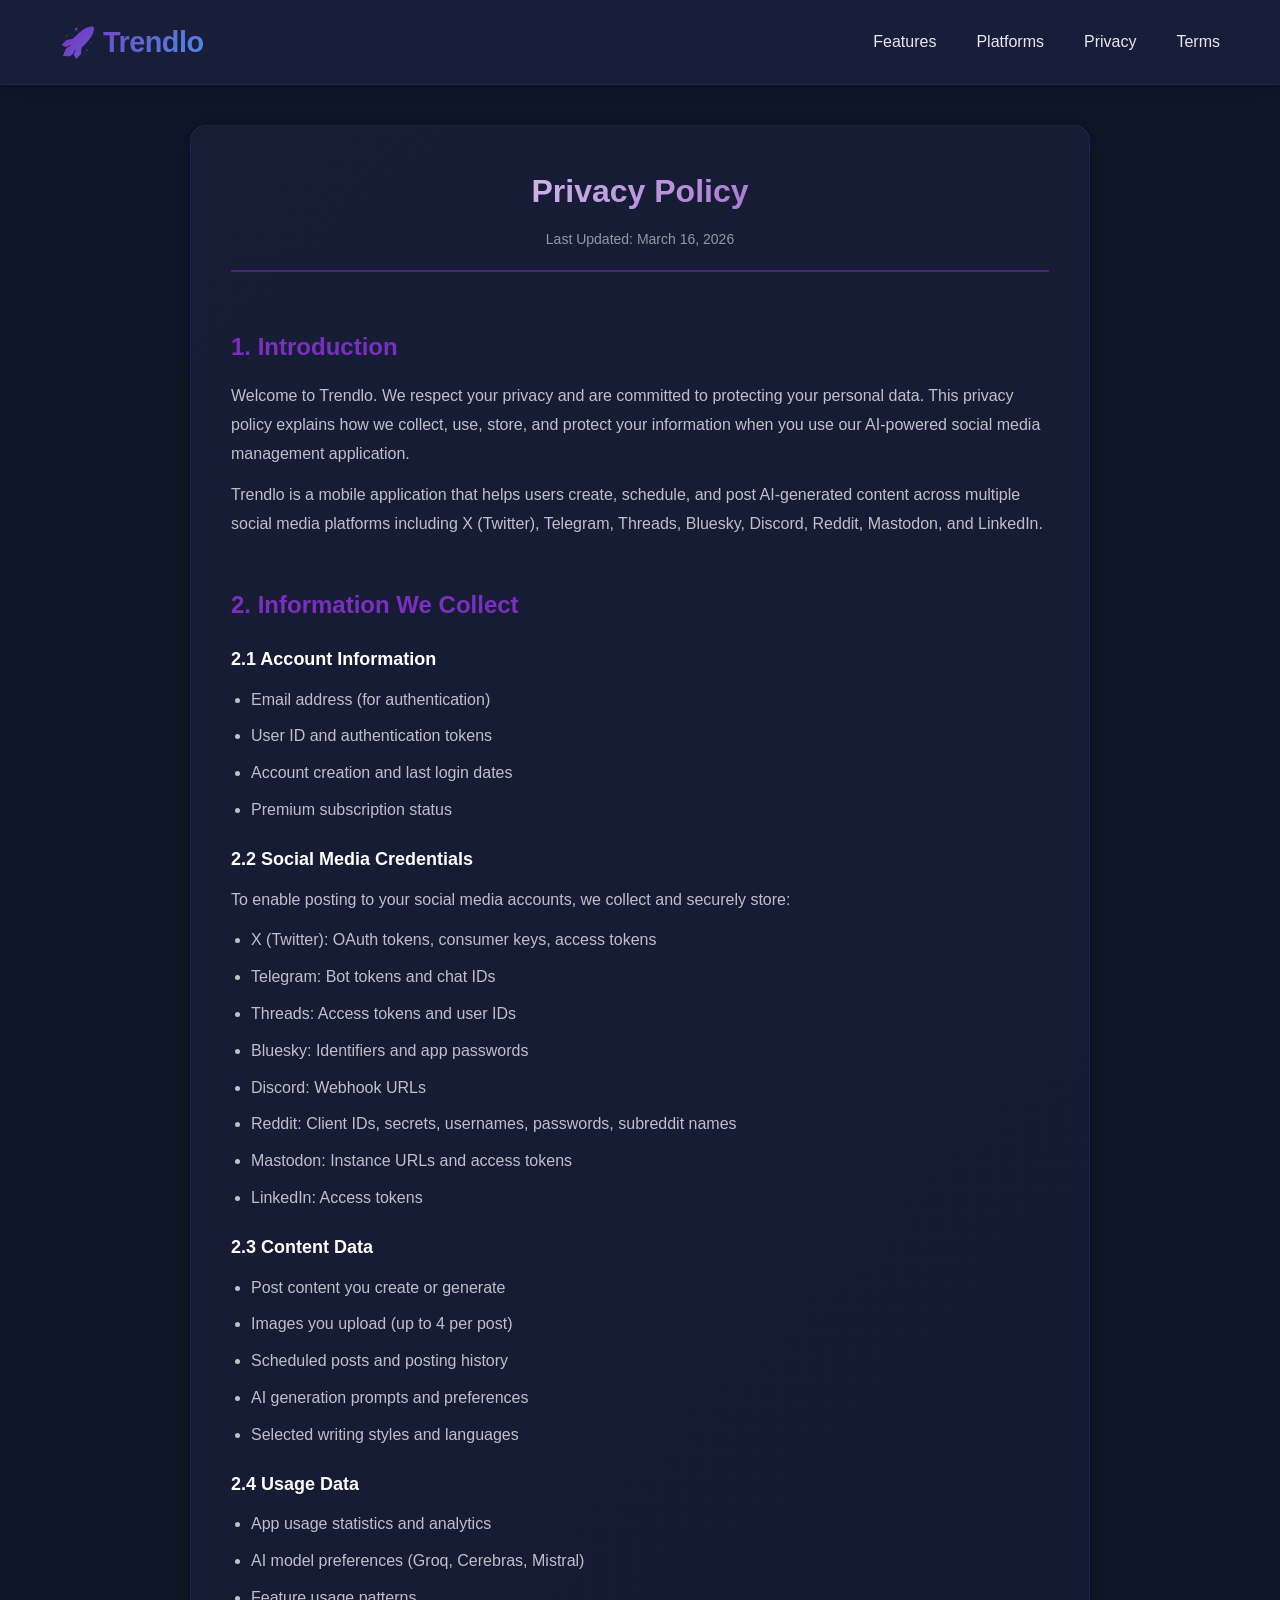
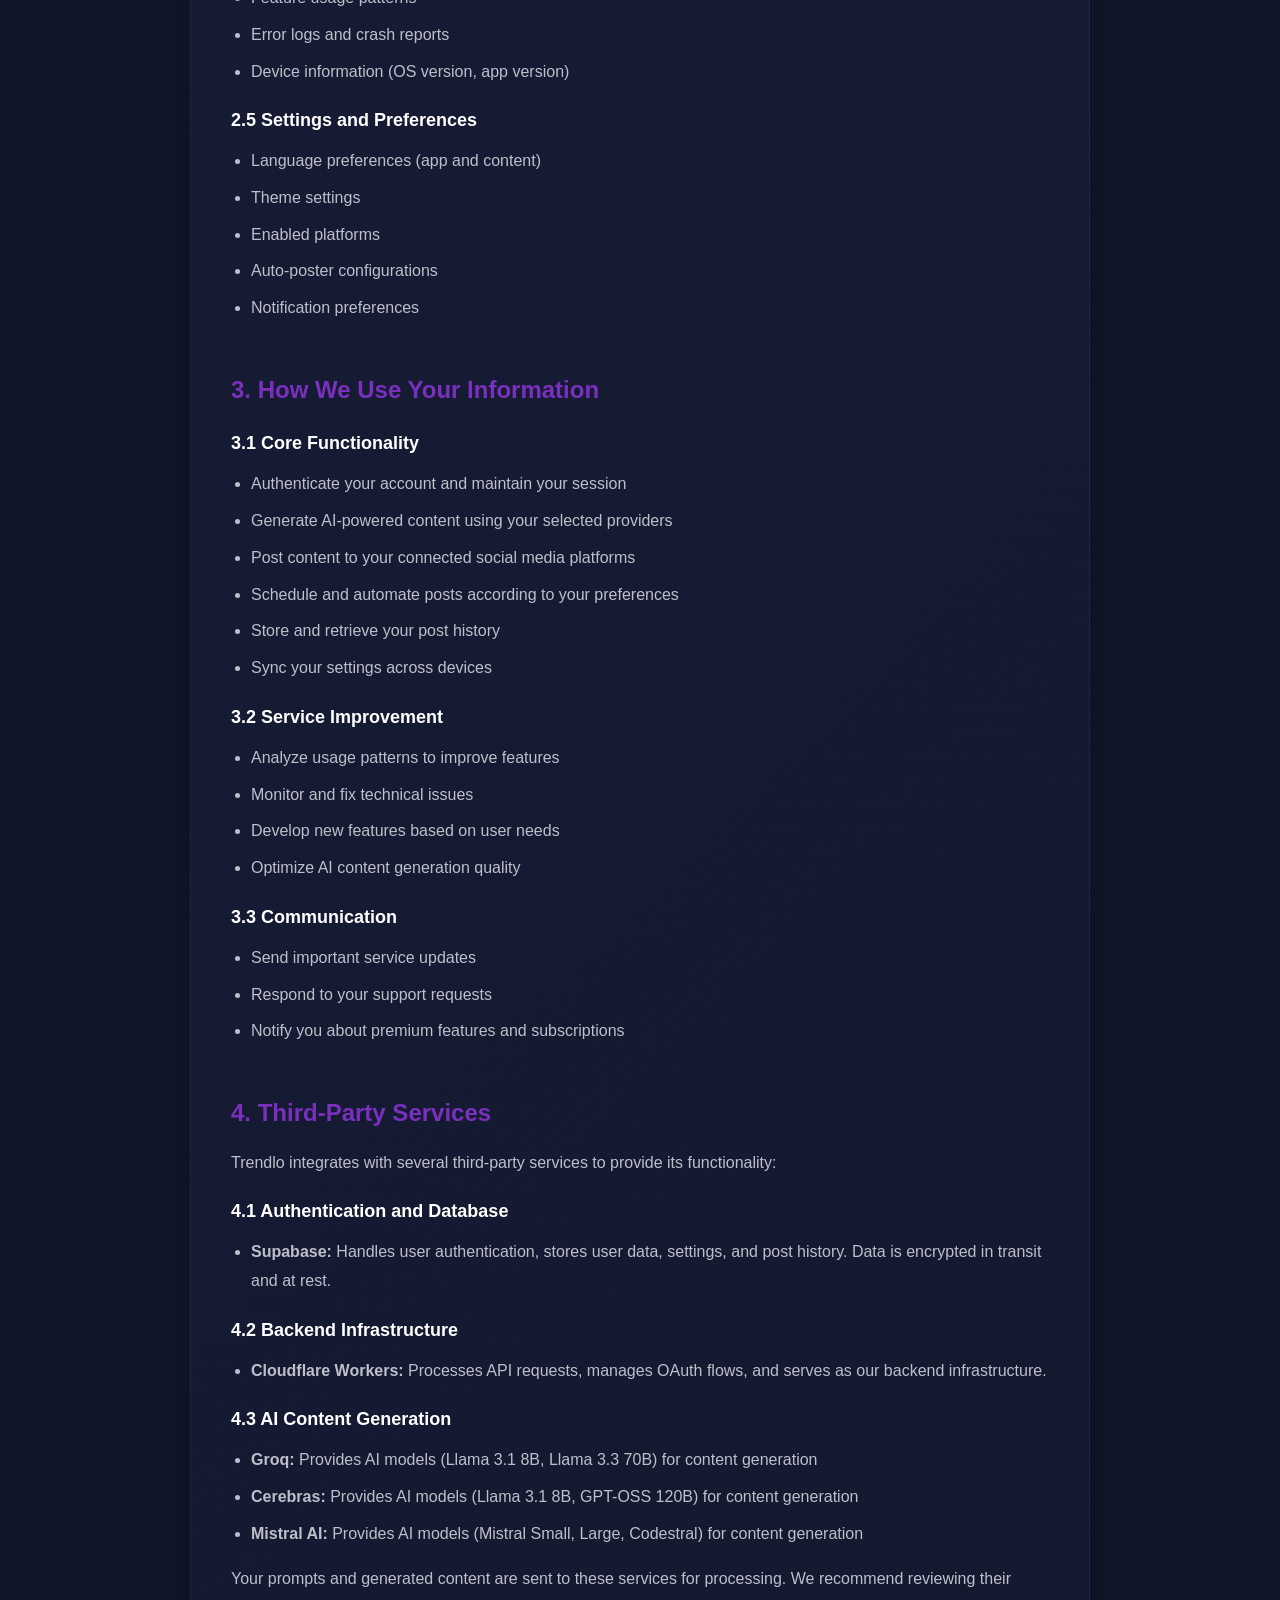
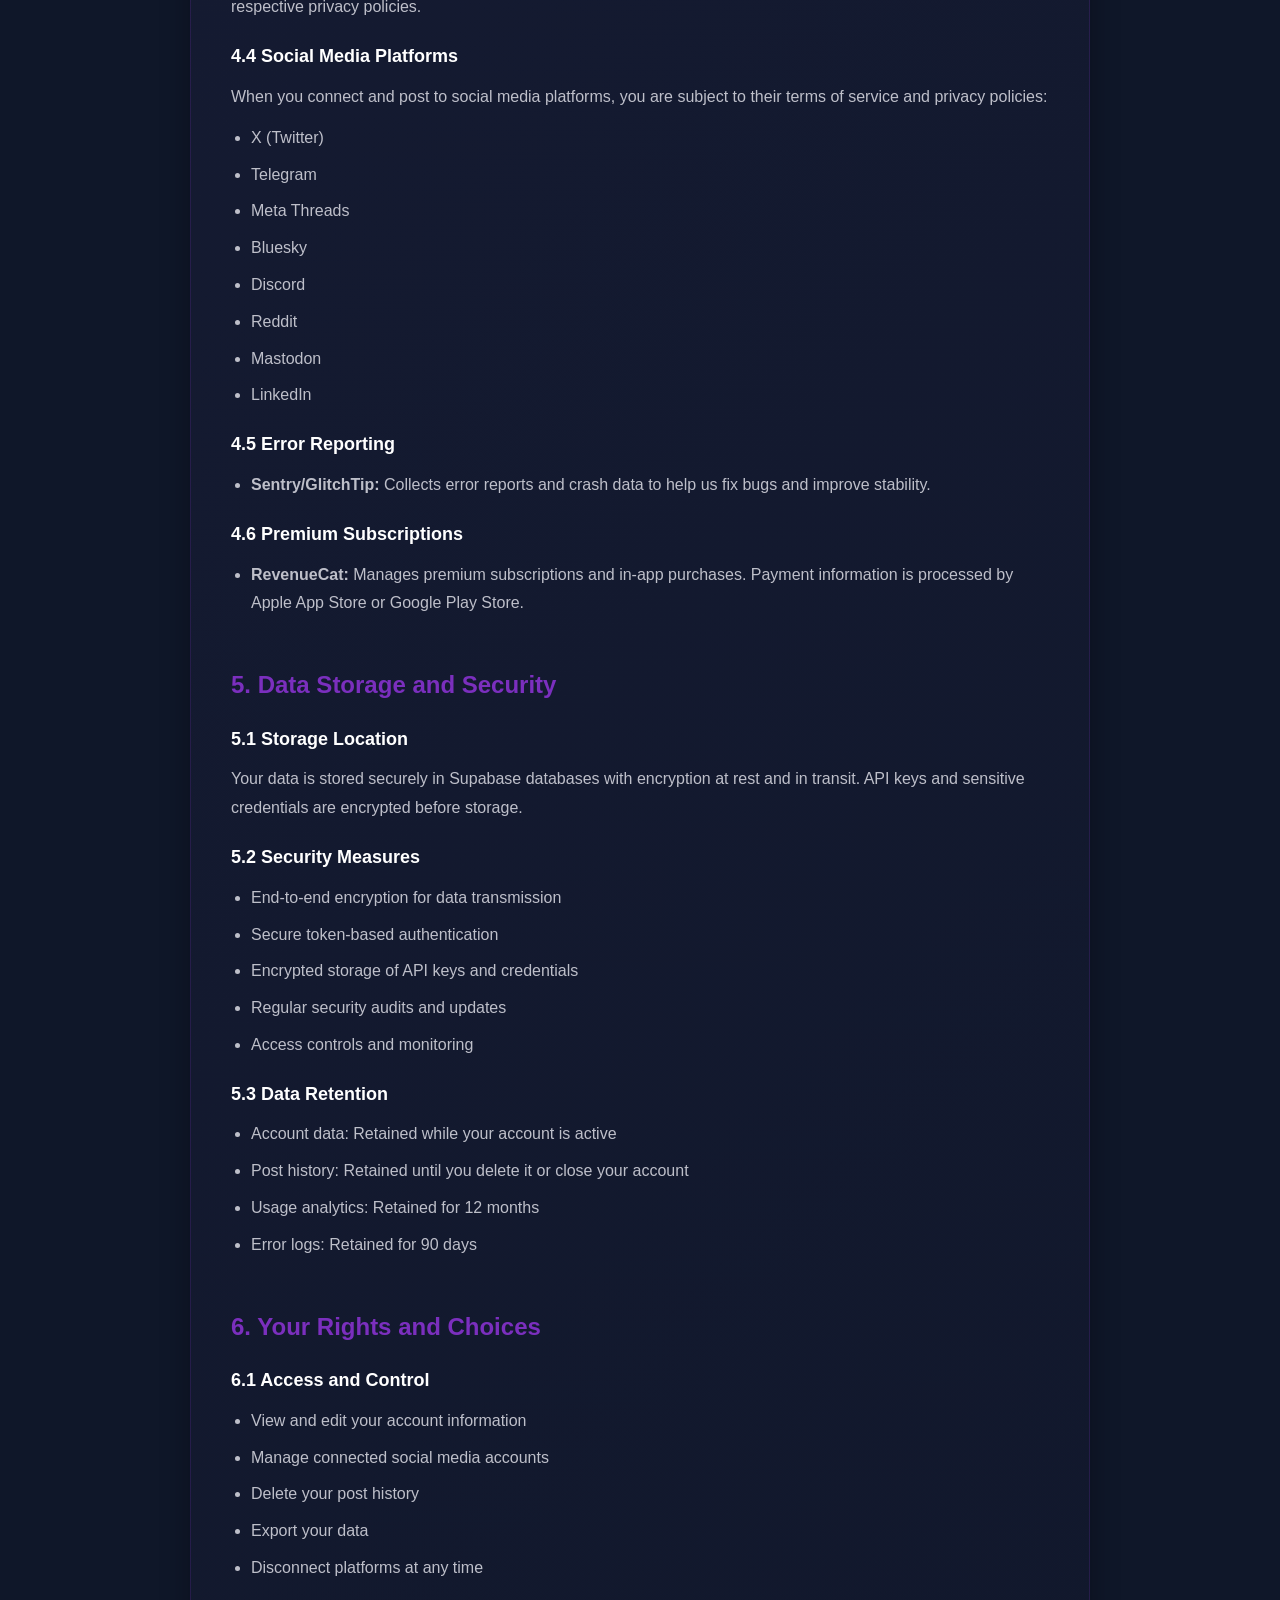
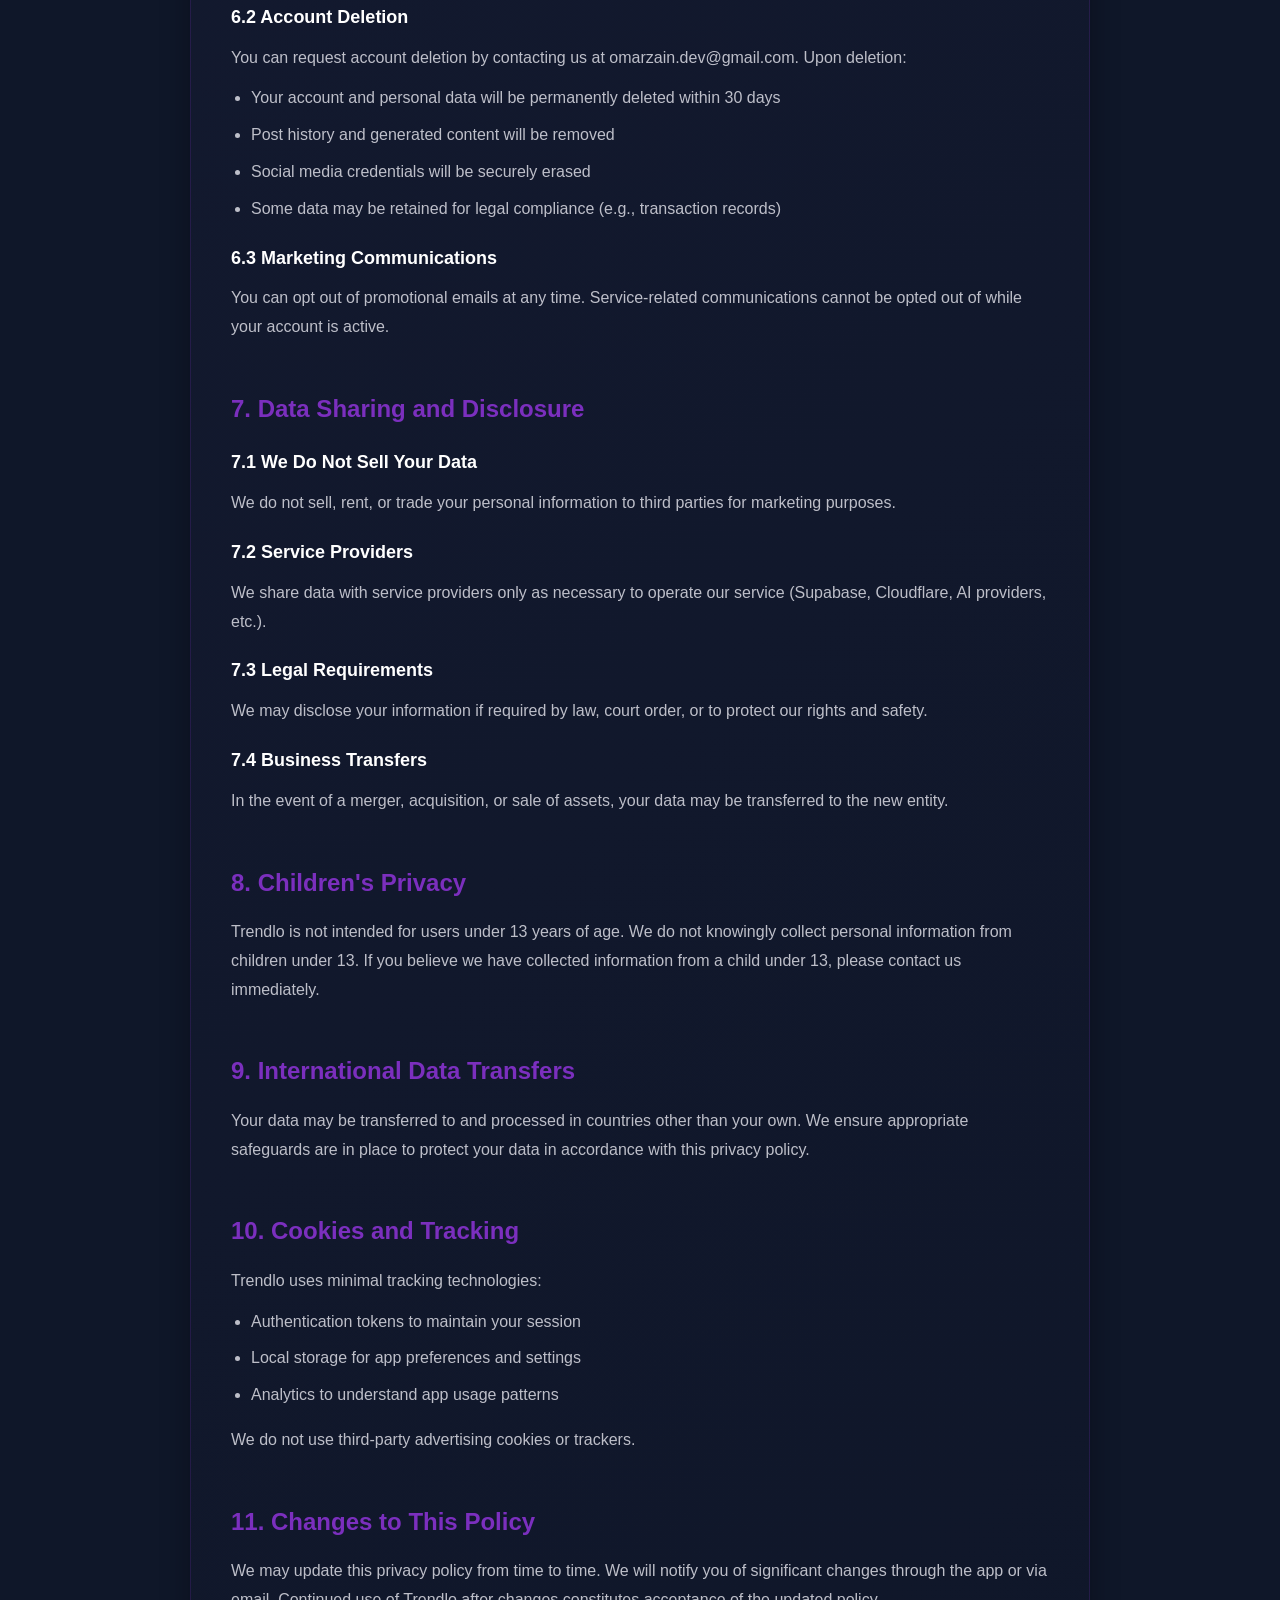
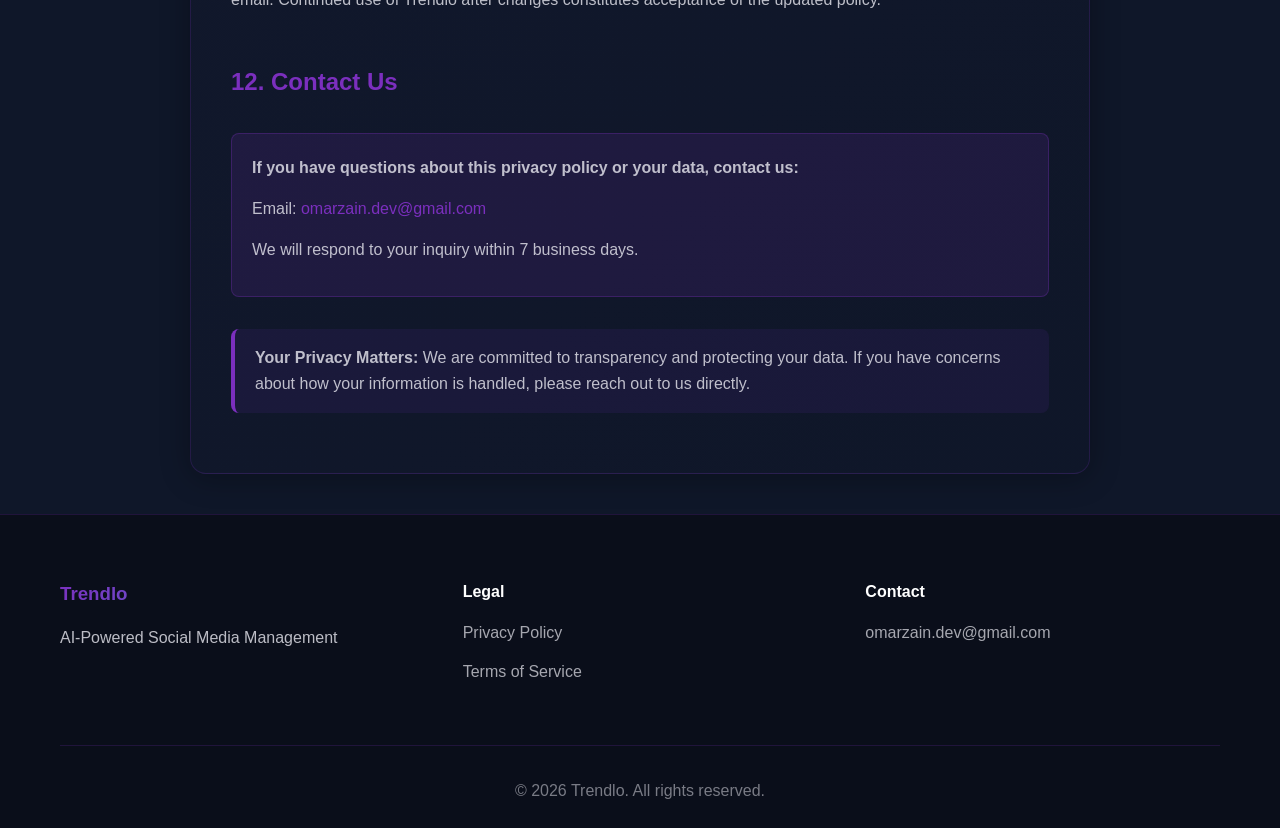
==== privacy-policy.html @ 2a1a4458 "Add files via upload" ====
<!DOCTYPE html>
<html lang="en">
<head>
    <meta charset="UTF-8">
    <meta name="viewport" content="width=device-width, initial-scale=1.0">
    <title>Privacy Policy - Trendlo</title>
    <link rel="stylesheet" href="styles.css">
    <style>
        .legal-container {
            max-width: 900px;
            margin: 40px auto;
            padding: 40px;
            background: linear-gradient(135deg, rgba(26, 31, 58, 0.8) 0%, rgba(15, 23, 41, 0.8) 100%);
            border-radius: 16px;
            border: 1px solid rgba(123, 47, 190, 0.2);
            box-shadow: 0 4px 30px rgba(0, 0, 0, 0.3);
        }
        .legal-header {
            text-align: center;
            margin-bottom: 40px;
            padding-bottom: 20px;
            border-bottom: 2px solid rgba(123, 47, 190, 0.5);
        }
        .legal-header h1 {
            font-size: 32px;
            margin-bottom: 10px;
            background: linear-gradient(135deg, #FFFFFF 0%, #7B2FBE 100%);
            -webkit-background-clip: text;
            -webkit-text-fill-color: transparent;
            background-clip: text;
            font-weight: 800;
        }
        .legal-header .last-updated {
            color: rgba(232, 232, 240, 0.6);
            font-size: 14px;
        }
        .legal-section {
            margin-bottom: 32px;
        }
        .legal-section h2 {
            color: #7B2FBE;
            font-size: 24px;
            margin-bottom: 16px;
            padding-top: 16px;
        }
        .legal-section h3 {
            color: #FFFFFF;
            font-size: 18px;
            margin: 20px 0 12px 0;
        }
        .legal-section p, .legal-section li {
            color: rgba(232, 232, 240, 0.8);
            line-height: 1.8;
            margin-bottom: 12px;
        }
        .legal-section ul {
            margin-left: 20px;
            margin-bottom: 16px;
        }
        .legal-section li {
            margin-bottom: 8px;
        }
        .legal-section a {
            color: #7B2FBE;
            text-decoration: none;
            transition: color 0.3s;
        }
        .legal-section a:hover {
            color: #4A90E2;
        }
        .highlight-box {
            background: rgba(123, 47, 190, 0.1);
            border-left: 4px solid #7B2FBE;
            padding: 16px 20px;
            margin: 20px 0;
            border-radius: 8px;
        }
        .highlight-box p {
            color: rgba(232, 232, 240, 0.8);
        }
        .contact-info {
            background: rgba(123, 47, 190, 0.15);
            padding: 20px;
            border-radius: 8px;
            margin-top: 32px;
            border: 1px solid rgba(123, 47, 190, 0.3);
        }
        .contact-info p {
            color: rgba(232, 232, 240, 0.8);
        }
        .contact-info a {
            color: #7B2FBE;
            text-decoration: none;
        }
        @media (max-width: 768px) {
            .legal-container {
                margin: 20px;
                padding: 24px;
            }
        }
    </style>
</head>
<body>
    <nav class="navbar">
        <div class="container">
            <div class="logo">
                <h1><a href="index.html" style="color: inherit; text-decoration: none;">🚀 Trendlo</a></h1>
            </div>
            <ul class="nav-links">
                <li><a href="index.html#features">Features</a></li>
                <li><a href="index.html#platforms">Platforms</a></li>
                <li><a href="privacy-policy.html">Privacy</a></li>
                <li><a href="terms-of-service.html">Terms</a></li>
            </ul>
        </div>
    </nav>

    <div class="legal-container">
        <div class="legal-header">
            <h1>Privacy Policy</h1>
            <p class="last-updated">Last Updated: March 16, 2026</p>
        </div>

        <div class="legal-section">
            <h2>1. Introduction</h2>
            <p>Welcome to Trendlo. We respect your privacy and are committed to protecting your personal data. This privacy policy explains how we collect, use, store, and protect your information when you use our AI-powered social media management application.</p>
            <p>Trendlo is a mobile application that helps users create, schedule, and post AI-generated content across multiple social media platforms including X (Twitter), Telegram, Threads, Bluesky, Discord, Reddit, Mastodon, and LinkedIn.</p>
        </div>

        <div class="legal-section">
            <h2>2. Information We Collect</h2>
            
            <h3>2.1 Account Information</h3>
            <ul>
                <li>Email address (for authentication)</li>
                <li>User ID and authentication tokens</li>
                <li>Account creation and last login dates</li>
                <li>Premium subscription status</li>
            </ul>

            <h3>2.2 Social Media Credentials</h3>
            <p>To enable posting to your social media accounts, we collect and securely store:</p>
            <ul>
                <li>X (Twitter): OAuth tokens, consumer keys, access tokens</li>
                <li>Telegram: Bot tokens and chat IDs</li>
                <li>Threads: Access tokens and user IDs</li>
                <li>Bluesky: Identifiers and app passwords</li>
                <li>Discord: Webhook URLs</li>
                <li>Reddit: Client IDs, secrets, usernames, passwords, subreddit names</li>
                <li>Mastodon: Instance URLs and access tokens</li>
                <li>LinkedIn: Access tokens</li>
            </ul>

            <h3>2.3 Content Data</h3>
            <ul>
                <li>Post content you create or generate</li>
                <li>Images you upload (up to 4 per post)</li>
                <li>Scheduled posts and posting history</li>
                <li>AI generation prompts and preferences</li>
                <li>Selected writing styles and languages</li>
            </ul>

            <h3>2.4 Usage Data</h3>
            <ul>
                <li>App usage statistics and analytics</li>
                <li>AI model preferences (Groq, Cerebras, Mistral)</li>
                <li>Feature usage patterns</li>
                <li>Error logs and crash reports</li>
                <li>Device information (OS version, app version)</li>
            </ul>

            <h3>2.5 Settings and Preferences</h3>
            <ul>
                <li>Language preferences (app and content)</li>
                <li>Theme settings</li>
                <li>Enabled platforms</li>
                <li>Auto-poster configurations</li>
                <li>Notification preferences</li>
            </ul>
        </div>

        <div class="legal-section">
            <h2>3. How We Use Your Information</h2>
            
            <h3>3.1 Core Functionality</h3>
            <ul>
                <li>Authenticate your account and maintain your session</li>
                <li>Generate AI-powered content using your selected providers</li>
                <li>Post content to your connected social media platforms</li>
                <li>Schedule and automate posts according to your preferences</li>
                <li>Store and retrieve your post history</li>
                <li>Sync your settings across devices</li>
            </ul>

            <h3>3.2 Service Improvement</h3>
            <ul>
                <li>Analyze usage patterns to improve features</li>
                <li>Monitor and fix technical issues</li>
                <li>Develop new features based on user needs</li>
                <li>Optimize AI content generation quality</li>
            </ul>

            <h3>3.3 Communication</h3>
            <ul>
                <li>Send important service updates</li>
                <li>Respond to your support requests</li>
                <li>Notify you about premium features and subscriptions</li>
            </ul>
        </div>

        <div class="legal-section">
            <h2>4. Third-Party Services</h2>
            <p>Trendlo integrates with several third-party services to provide its functionality:</p>

            <h3>4.1 Authentication and Database</h3>
            <ul>
                <li><strong>Supabase:</strong> Handles user authentication, stores user data, settings, and post history. Data is encrypted in transit and at rest.</li>
            </ul>

            <h3>4.2 Backend Infrastructure</h3>
            <ul>
                <li><strong>Cloudflare Workers:</strong> Processes API requests, manages OAuth flows, and serves as our backend infrastructure.</li>
            </ul>

            <h3>4.3 AI Content Generation</h3>
            <ul>
                <li><strong>Groq:</strong> Provides AI models (Llama 3.1 8B, Llama 3.3 70B) for content generation</li>
                <li><strong>Cerebras:</strong> Provides AI models (Llama 3.1 8B, GPT-OSS 120B) for content generation</li>
                <li><strong>Mistral AI:</strong> Provides AI models (Mistral Small, Large, Codestral) for content generation</li>
            </ul>
            <p>Your prompts and generated content are sent to these services for processing. We recommend reviewing their respective privacy policies.</p>

            <h3>4.4 Social Media Platforms</h3>
            <p>When you connect and post to social media platforms, you are subject to their terms of service and privacy policies:</p>
            <ul>
                <li>X (Twitter)</li>
                <li>Telegram</li>
                <li>Meta Threads</li>
                <li>Bluesky</li>
                <li>Discord</li>
                <li>Reddit</li>
                <li>Mastodon</li>
                <li>LinkedIn</li>
            </ul>

            <h3>4.5 Error Reporting</h3>
            <ul>
                <li><strong>Sentry/GlitchTip:</strong> Collects error reports and crash data to help us fix bugs and improve stability.</li>
            </ul>

            <h3>4.6 Premium Subscriptions</h3>
            <ul>
                <li><strong>RevenueCat:</strong> Manages premium subscriptions and in-app purchases. Payment information is processed by Apple App Store or Google Play Store.</li>
            </ul>
        </div>

        <div class="legal-section">
            <h2>5. Data Storage and Security</h2>
            
            <h3>5.1 Storage Location</h3>
            <p>Your data is stored securely in Supabase databases with encryption at rest and in transit. API keys and sensitive credentials are encrypted before storage.</p>

            <h3>5.2 Security Measures</h3>
            <ul>
                <li>End-to-end encryption for data transmission</li>
                <li>Secure token-based authentication</li>
                <li>Encrypted storage of API keys and credentials</li>
                <li>Regular security audits and updates</li>
                <li>Access controls and monitoring</li>
            </ul>

            <h3>5.3 Data Retention</h3>
            <ul>
                <li>Account data: Retained while your account is active</li>
                <li>Post history: Retained until you delete it or close your account</li>
                <li>Usage analytics: Retained for 12 months</li>
                <li>Error logs: Retained for 90 days</li>
            </ul>
        </div>

        <div class="legal-section">
            <h2>6. Your Rights and Choices</h2>
            
            <h3>6.1 Access and Control</h3>
            <ul>
                <li>View and edit your account information</li>
                <li>Manage connected social media accounts</li>
                <li>Delete your post history</li>
                <li>Export your data</li>
                <li>Disconnect platforms at any time</li>
            </ul>

            <h3>6.2 Account Deletion</h3>
            <p>You can request account deletion by contacting us at omarzain.dev@gmail.com. Upon deletion:</p>
            <ul>
                <li>Your account and personal data will be permanently deleted within 30 days</li>
                <li>Post history and generated content will be removed</li>
                <li>Social media credentials will be securely erased</li>
                <li>Some data may be retained for legal compliance (e.g., transaction records)</li>
            </ul>

            <h3>6.3 Marketing Communications</h3>
            <p>You can opt out of promotional emails at any time. Service-related communications cannot be opted out of while your account is active.</p>
        </div>

        <div class="legal-section">
            <h2>7. Data Sharing and Disclosure</h2>
            
            <h3>7.1 We Do Not Sell Your Data</h3>
            <p>We do not sell, rent, or trade your personal information to third parties for marketing purposes.</p>

            <h3>7.2 Service Providers</h3>
            <p>We share data with service providers only as necessary to operate our service (Supabase, Cloudflare, AI providers, etc.).</p>

            <h3>7.3 Legal Requirements</h3>
            <p>We may disclose your information if required by law, court order, or to protect our rights and safety.</p>

            <h3>7.4 Business Transfers</h3>
            <p>In the event of a merger, acquisition, or sale of assets, your data may be transferred to the new entity.</p>
        </div>

        <div class="legal-section">
            <h2>8. Children's Privacy</h2>
            <p>Trendlo is not intended for users under 13 years of age. We do not knowingly collect personal information from children under 13. If you believe we have collected information from a child under 13, please contact us immediately.</p>
        </div>

        <div class="legal-section">
            <h2>9. International Data Transfers</h2>
            <p>Your data may be transferred to and processed in countries other than your own. We ensure appropriate safeguards are in place to protect your data in accordance with this privacy policy.</p>
        </div>

        <div class="legal-section">
            <h2>10. Cookies and Tracking</h2>
            <p>Trendlo uses minimal tracking technologies:</p>
            <ul>
                <li>Authentication tokens to maintain your session</li>
                <li>Local storage for app preferences and settings</li>
                <li>Analytics to understand app usage patterns</li>
            </ul>
            <p>We do not use third-party advertising cookies or trackers.</p>
        </div>

        <div class="legal-section">
            <h2>11. Changes to This Policy</h2>
            <p>We may update this privacy policy from time to time. We will notify you of significant changes through the app or via email. Continued use of Trendlo after changes constitutes acceptance of the updated policy.</p>
        </div>

        <div class="legal-section">
            <h2>12. Contact Us</h2>
            <div class="contact-info">
                <p><strong>If you have questions about this privacy policy or your data, contact us:</strong></p>
                <p>Email: <a href="mailto:omarzain.dev@gmail.com">omarzain.dev@gmail.com</a></p>
                <p>We will respond to your inquiry within 7 business days.</p>
            </div>
        </div>

        <div class="highlight-box">
            <p><strong>Your Privacy Matters:</strong> We are committed to transparency and protecting your data. If you have concerns about how your information is handled, please reach out to us directly.</p>
        </div>
    </div>

    <footer class="footer">
        <div class="container">
            <div class="footer-content">
                <div class="footer-section">
                    <h3>Trendlo</h3>
                    <p>AI-Powered Social Media Management</p>
                </div>
                <div class="footer-section">
                    <h4>Legal</h4>
                    <ul>
                        <li><a href="privacy-policy.html">Privacy Policy</a></li>
                        <li><a href="terms-of-service.html">Terms of Service</a></li>
                    </ul>
                </div>
                <div class="footer-section">
                    <h4>Contact</h4>
                    <ul>
                        <li><a href="mailto:omarzain.dev@gmail.com">omarzain.dev@gmail.com</a></li>
                    </ul>
                </div>
            </div>
            <div class="footer-bottom">
                <p>&copy; 2026 Trendlo. All rights reserved.</p>
            </div>
        </div>
    </footer>
</body>
</html>
---- styles.css ----
* {
    margin: 0;
    padding: 0;
    box-sizing: border-box;
}

body {
    font-family: -apple-system, BlinkMacSystemFont, 'Segoe UI', Roboto, Oxygen, Ubuntu, Cantarell, sans-serif;
    line-height: 1.6;
    color: #E8E8F0;
    background: #0F1729;
    min-height: 100vh;
    overflow-x: hidden;
}

.container {
    max-width: 1200px;
    margin: 0 auto;
    padding: 0 20px;
}

/* Animated Background */
@keyframes gradient {
    0% { background-position: 0% 50%; }
    50% { background-position: 100% 50%; }
    100% { background-position: 0% 50%; }
}

@keyframes float {
    0%, 100% { transform: translateY(0px); }
    50% { transform: translateY(-20px); }
}

@keyframes glow {
    0%, 100% { box-shadow: 0 0 20px rgba(123, 47, 190, 0.5), 0 0 40px rgba(123, 47, 190, 0.3); }
    50% { box-shadow: 0 0 30px rgba(123, 47, 190, 0.8), 0 0 60px rgba(123, 47, 190, 0.5); }
}

@keyframes slideInUp {
    from {
        opacity: 0;
        transform: translateY(30px);
    }
    to {
        opacity: 1;
        transform: translateY(0);
    }
}

/* Navigation */
.navbar {
    background: rgba(26, 31, 58, 0.95);
    backdrop-filter: blur(20px);
    padding: 1.2rem 0;
    position: sticky;
    top: 0;
    z-index: 1000;
    border-bottom: 1px solid rgba(123, 47, 190, 0.2);
    box-shadow: 0 4px 30px rgba(0, 0, 0, 0.3);
}

.navbar .container {
    display: flex;
    justify-content: space-between;
    align-items: center;
}

.logo h1 {
    font-size: 1.8rem;
    background: linear-gradient(135deg, #7B2FBE 0%, #4A90E2 100%);
    -webkit-background-clip: text;
    -webkit-text-fill-color: transparent;
    background-clip: text;
    font-weight: 800;
    letter-spacing: -0.5px;
}

.nav-links {
    display: flex;
    list-style: none;
    gap: 2.5rem;
}

.nav-links a {
    color: #E8E8F0;
    text-decoration: none;
    font-weight: 500;
    transition: all 0.3s;
    position: relative;
}

.nav-links a::after {
    content: '';
    position: absolute;
    bottom: -5px;
    left: 0;
    width: 0;
    height: 2px;
    background: linear-gradient(135deg, #7B2FBE 0%, #4A90E2 100%);
    transition: width 0.3s;
}

.nav-links a:hover {
    color: #7B2FBE;
}

.nav-links a:hover::after {
    width: 100%;
}

/* Hero Section */
.hero {
    text-align: center;
    padding: 8rem 0 6rem;
    background: linear-gradient(135deg, #1A1F3A 0%, #0F1729 100%);
    position: relative;
    overflow: hidden;
}

.hero::before {
    content: '';
    position: absolute;
    top: -50%;
    left: -50%;
    width: 200%;
    height: 200%;
    background: radial-gradient(circle, rgba(123, 47, 190, 0.1) 0%, transparent 70%);
    animation: gradient 15s ease infinite;
}

.hero-title {
    font-size: 4rem;
    font-weight: 900;
    margin-bottom: 1.5rem;
    background: linear-gradient(135deg, #FFFFFF 0%, #7B2FBE 50%, #4A90E2 100%);
    -webkit-background-clip: text;
    -webkit-text-fill-color: transparent;
    background-clip: text;
    letter-spacing: -1px;
    animation: slideInUp 0.8s ease-out;
    position: relative;
    z-index: 1;
}

.hero-subtitle {
    font-size: 1.4rem;
    margin-bottom: 3rem;
    color: rgba(232, 232, 240, 0.8);
    max-width: 700px;
    margin-left: auto;
    margin-right: auto;
    animation: slideInUp 0.8s ease-out 0.2s both;
    position: relative;
    z-index: 1;
}

.cta-buttons {
    display: flex;
    gap: 1.5rem;
    justify-content: center;
    flex-wrap: wrap;
    animation: slideInUp 0.8s ease-out 0.4s both;
    position: relative;
    z-index: 1;
}

.btn {
    padding: 1.2rem 3rem;
    border-radius: 50px;
    text-decoration: none;
    font-weight: 700;
    font-size: 1.1rem;
    transition: all 0.4s cubic-bezier(0.175, 0.885, 0.32, 1.275);
    display: inline-block;
    position: relative;
    overflow: hidden;
}

.btn::before {
    content: '';
    position: absolute;
    top: 50%;
    left: 50%;
    width: 0;
    height: 0;
    border-radius: 50%;
    background: rgba(255, 255, 255, 0.2);
    transform: translate(-50%, -50%);
    transition: width 0.6s, height 0.6s;
}

.btn:hover::before {
    width: 300px;
    height: 300px;
}

.btn-primary {
    background: linear-gradient(135deg, #7B2FBE 0%, #4A90E2 100%);
    color: white;
    box-shadow: 0 10px 30px rgba(123, 47, 190, 0.4);
    border: none;
}

.btn-primary:hover {
    transform: translateY(-3px);
    box-shadow: 0 15px 40px rgba(123, 47, 190, 0.6);
}

.btn-secondary {
    background: transparent;
    color: white;
    border: 2px solid rgba(123, 47, 190, 0.8);
}

.btn-secondary:hover {
    background: rgba(123, 47, 190, 0.2);
    border-color: #7B2FBE;
    transform: translateY(-3px);
}

/* Sections */
.features, .platforms, .pricing, .download {
    padding: 6rem 0;
    position: relative;
}

.features {
    background: #0F1729;
}

.section-title {
    text-align: center;
    font-size: 3rem;
    margin-bottom: 4rem;
    background: linear-gradient(135deg, #FFFFFF 0%, #7B2FBE 100%);
    -webkit-background-clip: text;
    -webkit-text-fill-color: transparent;
    background-clip: text;
    font-weight: 800;
    letter-spacing: -1px;
}

/* Features Grid */
.features-grid {
    display: grid;
    grid-template-columns: repeat(auto-fit, minmax(320px, 1fr));
    gap: 2.5rem;
}

.feature-card {
    background: linear-gradient(135deg, rgba(26, 31, 58, 0.8) 0%, rgba(15, 23, 41, 0.8) 100%);
    padding: 2.5rem;
    border-radius: 24px;
    text-align: center;
    transition: all 0.4s cubic-bezier(0.175, 0.885, 0.32, 1.275);
    border: 1px solid rgba(123, 47, 190, 0.2);
    position: relative;
    overflow: hidden;
}

.feature-card::before {
    content: '';
    position: absolute;
    top: 0;
    left: 0;
    right: 0;
    height: 3px;
    background: linear-gradient(90deg, #7B2FBE 0%, #4A90E2 100%);
    transform: scaleX(0);
    transition: transform 0.4s;
}

.feature-card:hover::before {
    transform: scaleX(1);
}

.feature-card:hover {
    transform: translateY(-10px);
    box-shadow: 0 20px 60px rgba(123, 47, 190, 0.3);
    border-color: rgba(123, 47, 190, 0.5);
    animation: glow 2s ease-in-out infinite;
}

.feature-icon {
    font-size: 3.5rem;
    margin-bottom: 1.5rem;
    animation: float 3s ease-in-out infinite;
}

.feature-card h3 {
    font-size: 1.6rem;
    margin-bottom: 1rem;
    color: #FFFFFF;
    font-weight: 700;
}

.feature-card p {
    color: rgba(232, 232, 240, 0.7);
    line-height: 1.8;
    font-size: 1rem;
}

/* Platforms Grid */
.platforms {
    background: linear-gradient(135deg, #1A1F3A 0%, #0F1729 100%);
    position: relative;
}

.platforms::before {
    content: '';
    position: absolute;
    top: 0;
    left: 0;
    right: 0;
    bottom: 0;
    background: radial-gradient(circle at 50% 50%, rgba(123, 47, 190, 0.1) 0%, transparent 70%);
    pointer-events: none;
}

.platforms-grid {
    display: grid;
    grid-template-columns: repeat(auto-fit, minmax(280px, 1fr));
    gap: 2.5rem;
}

.platform-card {
    background: rgba(26, 31, 58, 0.6);
    backdrop-filter: blur(20px);
    padding: 2.5rem;
    border-radius: 24px;
    text-align: center;
    border: 1px solid rgba(123, 47, 190, 0.3);
    transition: all 0.4s cubic-bezier(0.175, 0.885, 0.32, 1.275);
    position: relative;
    overflow: hidden;
}

.platform-card::after {
    content: '';
    position: absolute;
    top: 50%;
    left: 50%;
    width: 0;
    height: 0;
    border-radius: 50%;
    background: radial-gradient(circle, rgba(123, 47, 190, 0.2) 0%, transparent 70%);
    transform: translate(-50%, -50%);
    transition: width 0.6s, height 0.6s;
}

.platform-card:hover::after {
    width: 400px;
    height: 400px;
}

.platform-card:hover {
    background: rgba(26, 31, 58, 0.9);
    transform: translateY(-10px) scale(1.02);
    border-color: rgba(123, 47, 190, 0.6);
    box-shadow: 0 20px 60px rgba(123, 47, 190, 0.4);
}

.platform-icon {
    font-size: 3.5rem;
    margin-bottom: 1.5rem;
    position: relative;
    z-index: 1;
}

.platform-card h3 {
    font-size: 1.5rem;
    margin-bottom: 0.8rem;
    color: #FFFFFF;
    font-weight: 700;
    position: relative;
    z-index: 1;
}

.platform-card p {
    color: rgba(232, 232, 240, 0.7);
    font-size: 1rem;
    position: relative;
    z-index: 1;
}

/* Pricing */
.pricing {
    background: #0F1729;
}

.pricing-grid {
    display: grid;
    grid-template-columns: repeat(auto-fit, minmax(350px, 1fr));
    gap: 3rem;
    max-width: 1000px;
    margin: 0 auto;
}

.pricing-card {
    background: linear-gradient(135deg, rgba(26, 31, 58, 0.8) 0%, rgba(15, 23, 41, 0.8) 100%);
    border: 2px solid rgba(123, 47, 190, 0.3);
    border-radius: 32px;
    padding: 3rem;
    text-align: center;
    position: relative;
    transition: all 0.4s cubic-bezier(0.175, 0.885, 0.32, 1.275);
    overflow: hidden;
}

.pricing-card::before {
    content: '';
    position: absolute;
    top: -50%;
    left: -50%;
    width: 200%;
    height: 200%;
    background: radial-gradient(circle, rgba(123, 47, 190, 0.1) 0%, transparent 70%);
    opacity: 0;
    transition: opacity 0.4s;
}

.pricing-card:hover::before {
    opacity: 1;
}

.pricing-card:hover {
    transform: translateY(-10px) scale(1.02);
    box-shadow: 0 25px 70px rgba(123, 47, 190, 0.4);
    border-color: rgba(123, 47, 190, 0.6);
}

.pricing-card.featured {
    border-color: #7B2FBE;
    box-shadow: 0 20px 60px rgba(123, 47, 190, 0.5);
    background: linear-gradient(135deg, rgba(123, 47, 190, 0.2) 0%, rgba(26, 31, 58, 0.8) 100%);
}

.badge {
    position: absolute;
    top: -18px;
    left: 50%;
    transform: translateX(-50%);
    background: linear-gradient(135deg, #7B2FBE 0%, #4A90E2 100%);
    color: white;
    padding: 0.6rem 2rem;
    border-radius: 50px;
    font-size: 0.95rem;
    font-weight: 700;
    box-shadow: 0 5px 20px rgba(123, 47, 190, 0.5);
    animation: glow 2s ease-in-out infinite;
}

.pricing-card h3 {
    font-size: 2rem;
    margin-bottom: 1.5rem;
    color: #FFFFFF;
    font-weight: 800;
}

.price {
    font-size: 3.5rem;
    font-weight: 900;
    background: linear-gradient(135deg, #7B2FBE 0%, #4A90E2 100%);
    -webkit-background-clip: text;
    -webkit-text-fill-color: transparent;
    background-clip: text;
    margin-bottom: 2.5rem;
}

.price span {
    font-size: 1.3rem;
    color: rgba(232, 232, 240, 0.6);
}

.features-list {
    list-style: none;
    margin-bottom: 2.5rem;
    text-align: left;
}

.features-list li {
    padding: 0.8rem 0;
    color: rgba(232, 232, 240, 0.8);
    font-size: 1.05rem;
    border-bottom: 1px solid rgba(123, 47, 190, 0.1);
}

.features-list li:last-child {
    border-bottom: none;
}

.btn-outline {
    background: transparent;
    color: #7B2FBE;
    border: 2px solid #7B2FBE;
}

.btn-outline:hover {
    background: linear-gradient(135deg, #7B2FBE 0%, #4A90E2 100%);
    color: white;
    border-color: transparent;
}

/* Download Section */
.download {
    background: linear-gradient(135deg, #1A1F3A 0%, #0F1729 100%);
    text-align: center;
}

.download-subtitle {
    font-size: 1.3rem;
    color: rgba(232, 232, 240, 0.7);
    margin-bottom: 3rem;
}

.download-buttons {
    display: flex;
    gap: 2.5rem;
    justify-content: center;
    flex-wrap: wrap;
}

.store-button {
    transition: all 0.3s;
    display: inline-block;
}

.store-button img {
    height: 65px;
    filter: brightness(0.9);
    transition: all 0.3s;
}

.store-button:hover {
    transform: translateY(-5px);
}

.store-button:hover img {
    filter: brightness(1.1);
}

/* Footer */
.footer {
    background: #0A0E1A;
    color: rgba(232, 232, 240, 0.8);
    padding: 4rem 0 1.5rem;
    border-top: 1px solid rgba(123, 47, 190, 0.2);
}

.footer-content {
    display: grid;
    grid-template-columns: repeat(auto-fit, minmax(250px, 1fr));
    gap: 3rem;
    margin-bottom: 3rem;
}

.footer-section h3 {
    background: linear-gradient(135deg, #7B2FBE 0%, #4A90E2 100%);
    -webkit-background-clip: text;
    -webkit-text-fill-color: transparent;
    background-clip: text;
    font-weight: 800;
    margin-bottom: 1rem;
}

.footer-section h4 {
    margin-bottom: 1rem;
    color: #FFFFFF;
    font-weight: 700;
}

.footer-section ul {
    list-style: none;
}

.footer-section li {
    margin-bottom: 0.8rem;
}

.footer-section a {
    color: rgba(232, 232, 240, 0.7);
    text-decoration: none;
    transition: all 0.3s;
    position: relative;
}

.footer-section a::after {
    content: '';
    position: absolute;
    bottom: -2px;
    left: 0;
    width: 0;
    height: 1px;
    background: linear-gradient(135deg, #7B2FBE 0%, #4A90E2 100%);
    transition: width 0.3s;
}

.footer-section a:hover {
    color: #7B2FBE;
}

.footer-section a:hover::after {
    width: 100%;
}

.footer-bottom {
    text-align: center;
    padding-top: 2rem;
    border-top: 1px solid rgba(123, 47, 190, 0.2);
    color: rgba(232, 232, 240, 0.5);
}

/* Responsive */
@media (max-width: 768px) {
    .hero-title {
        font-size: 2.8rem;
    }
    
    .hero-subtitle {
        font-size: 1.1rem;
    }
    
    .nav-links {
        gap: 1.2rem;
        font-size: 0.9rem;
    }
    
    .features-grid, .platforms-grid {
        grid-template-columns: 1fr;
    }
    
    .pricing-grid {
        grid-template-columns: 1fr;
    }
    
    .section-title {
        font-size: 2.2rem;
    }
}
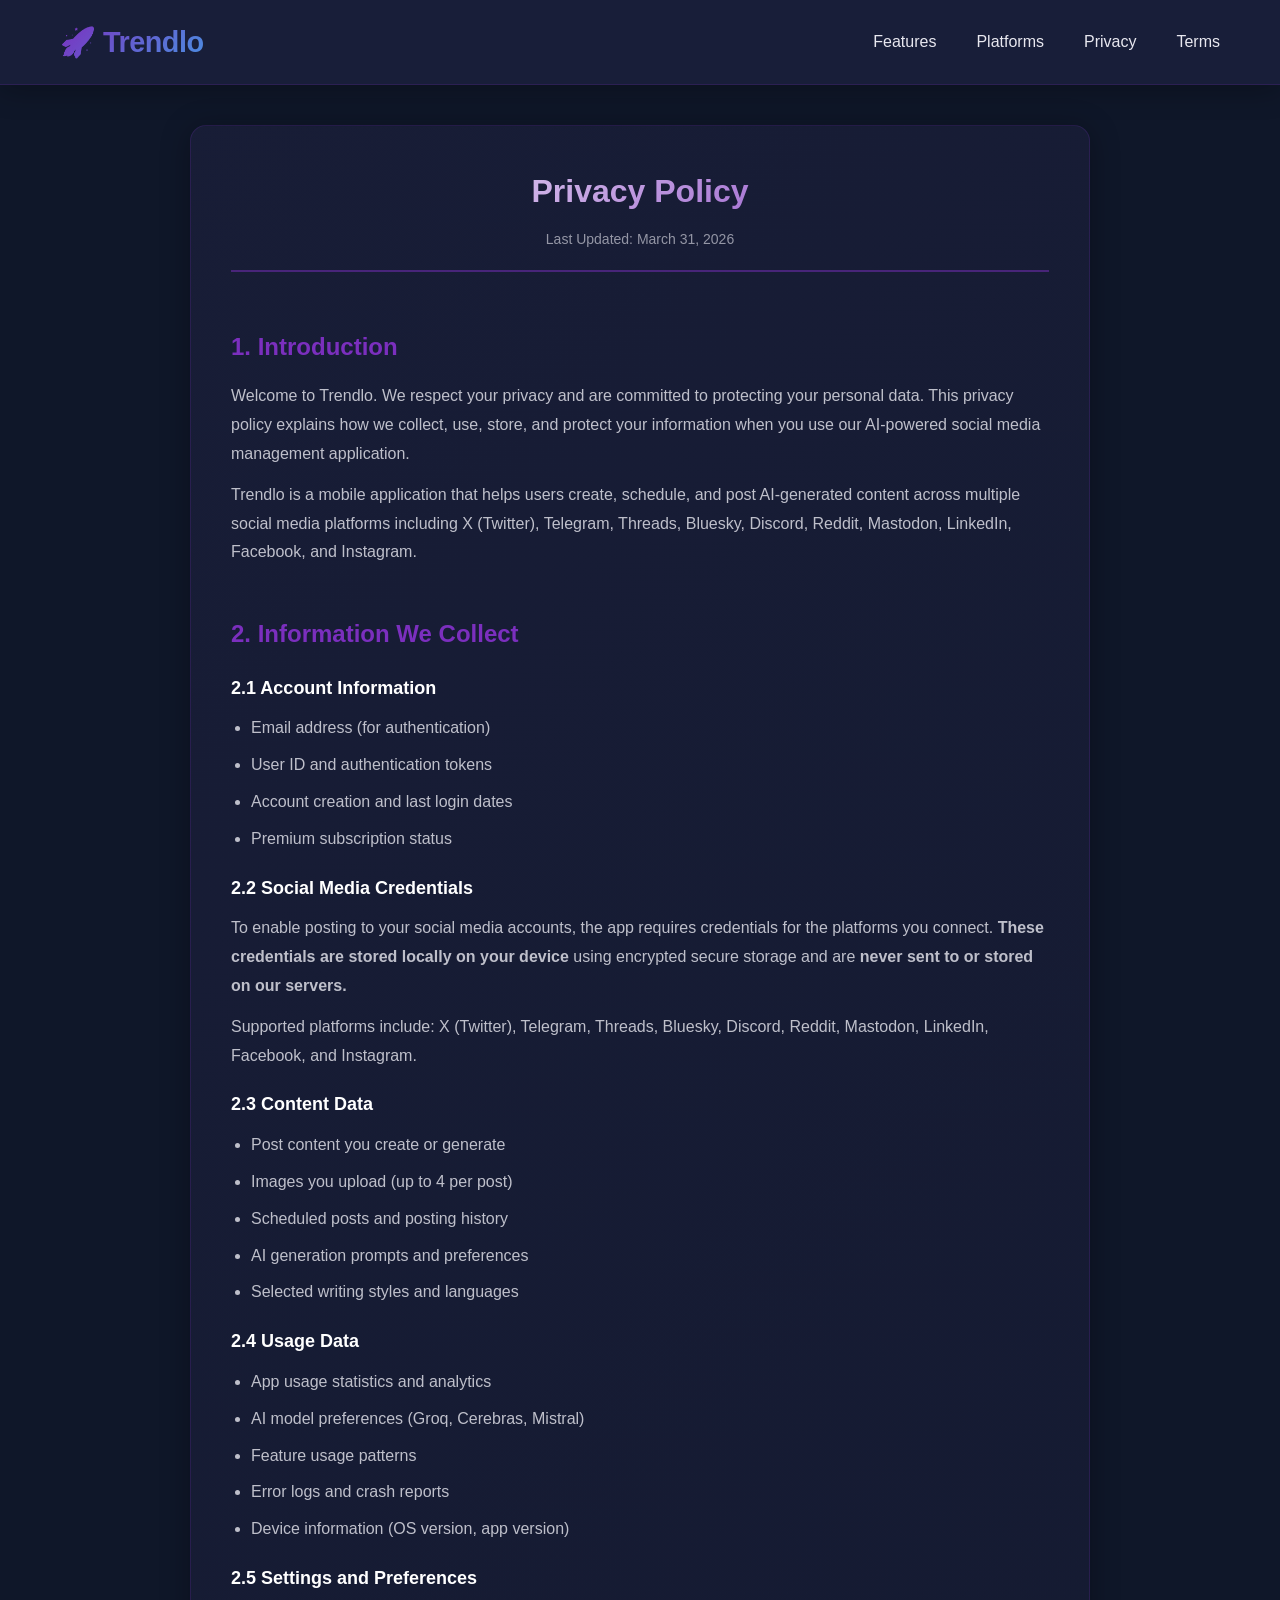
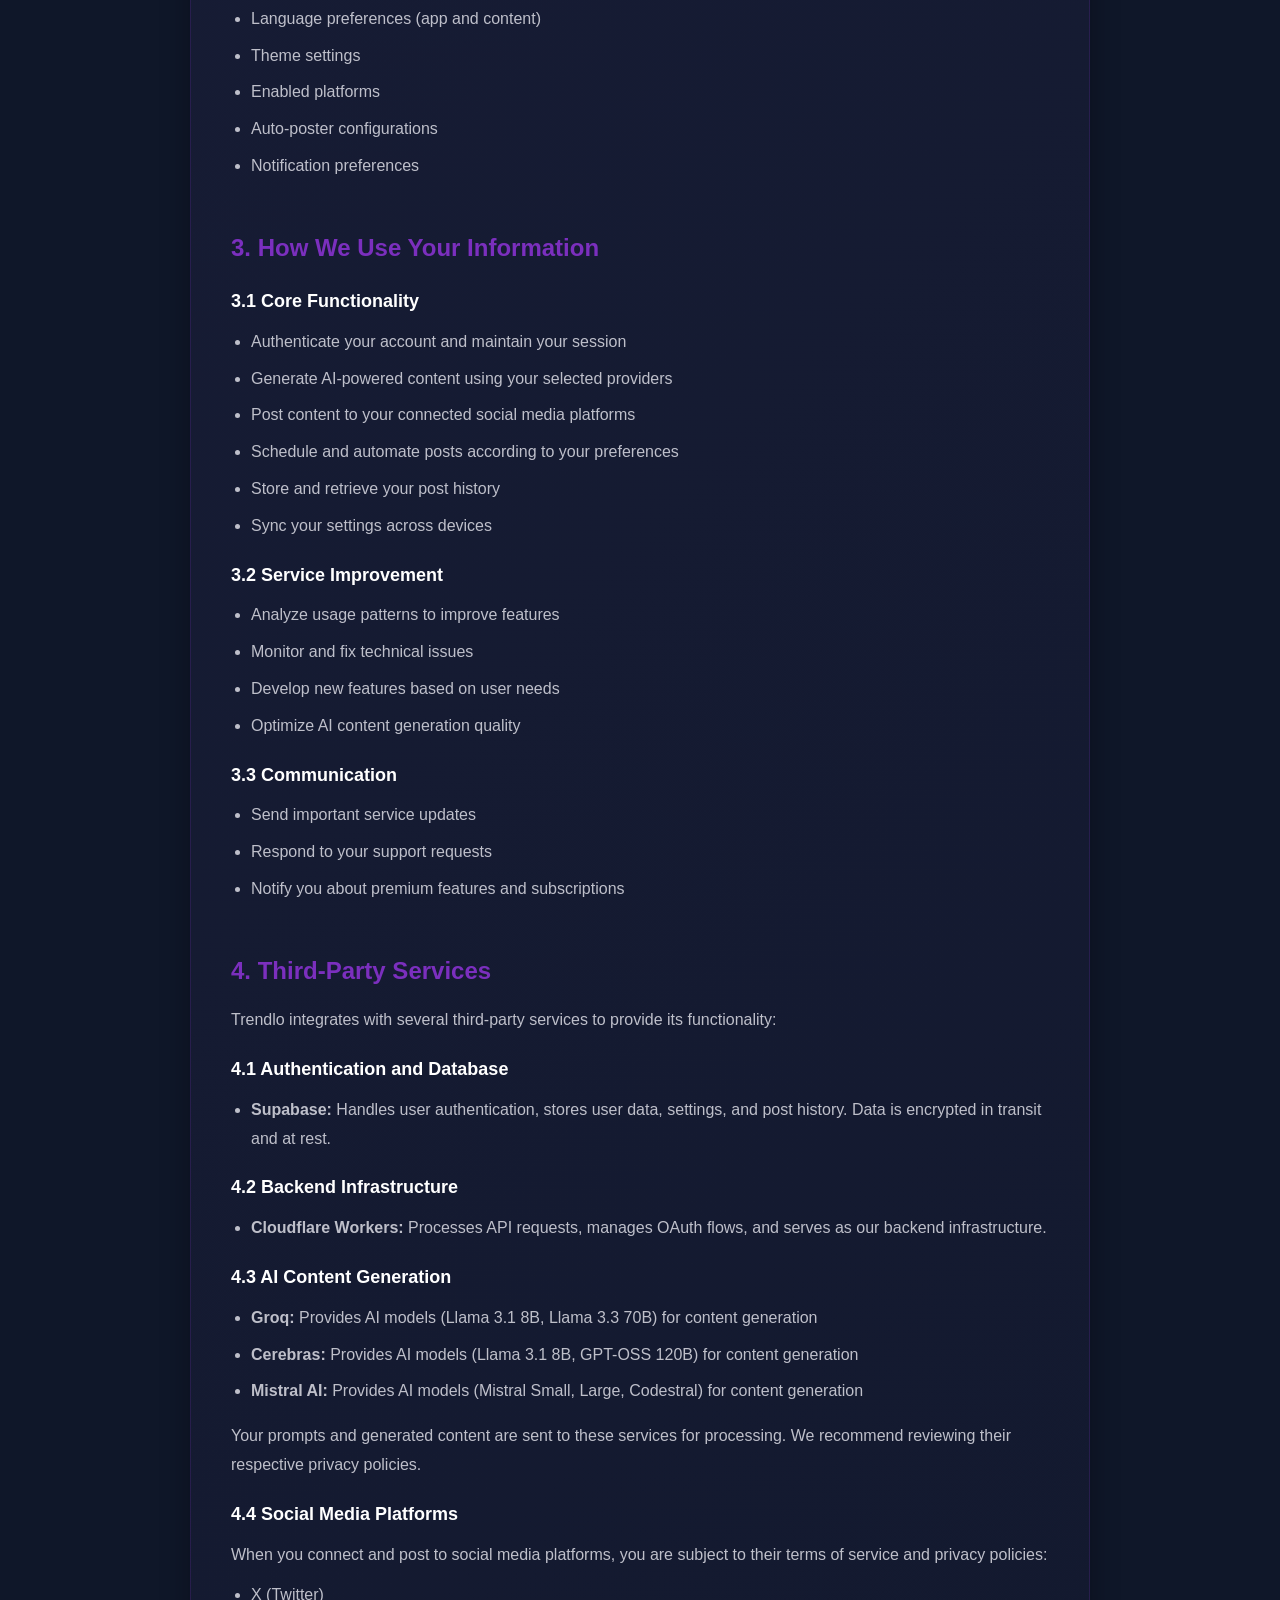
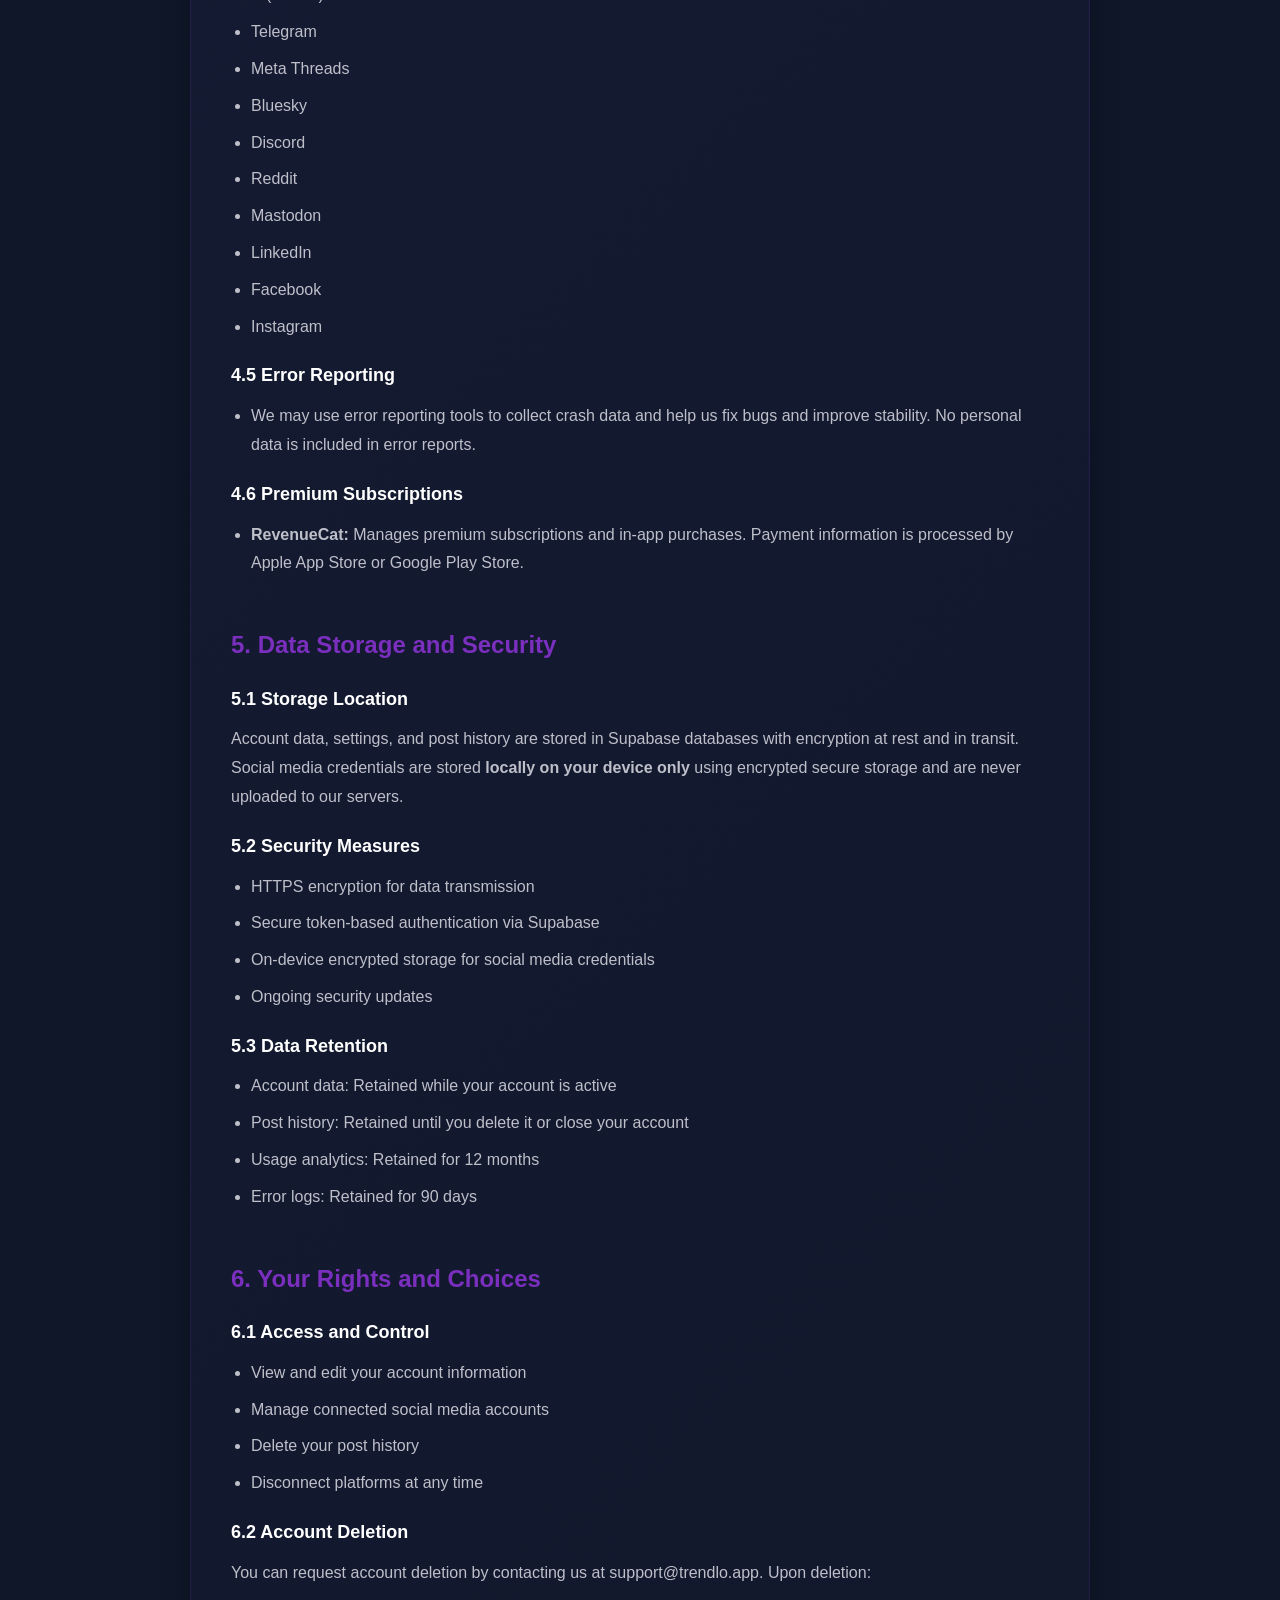
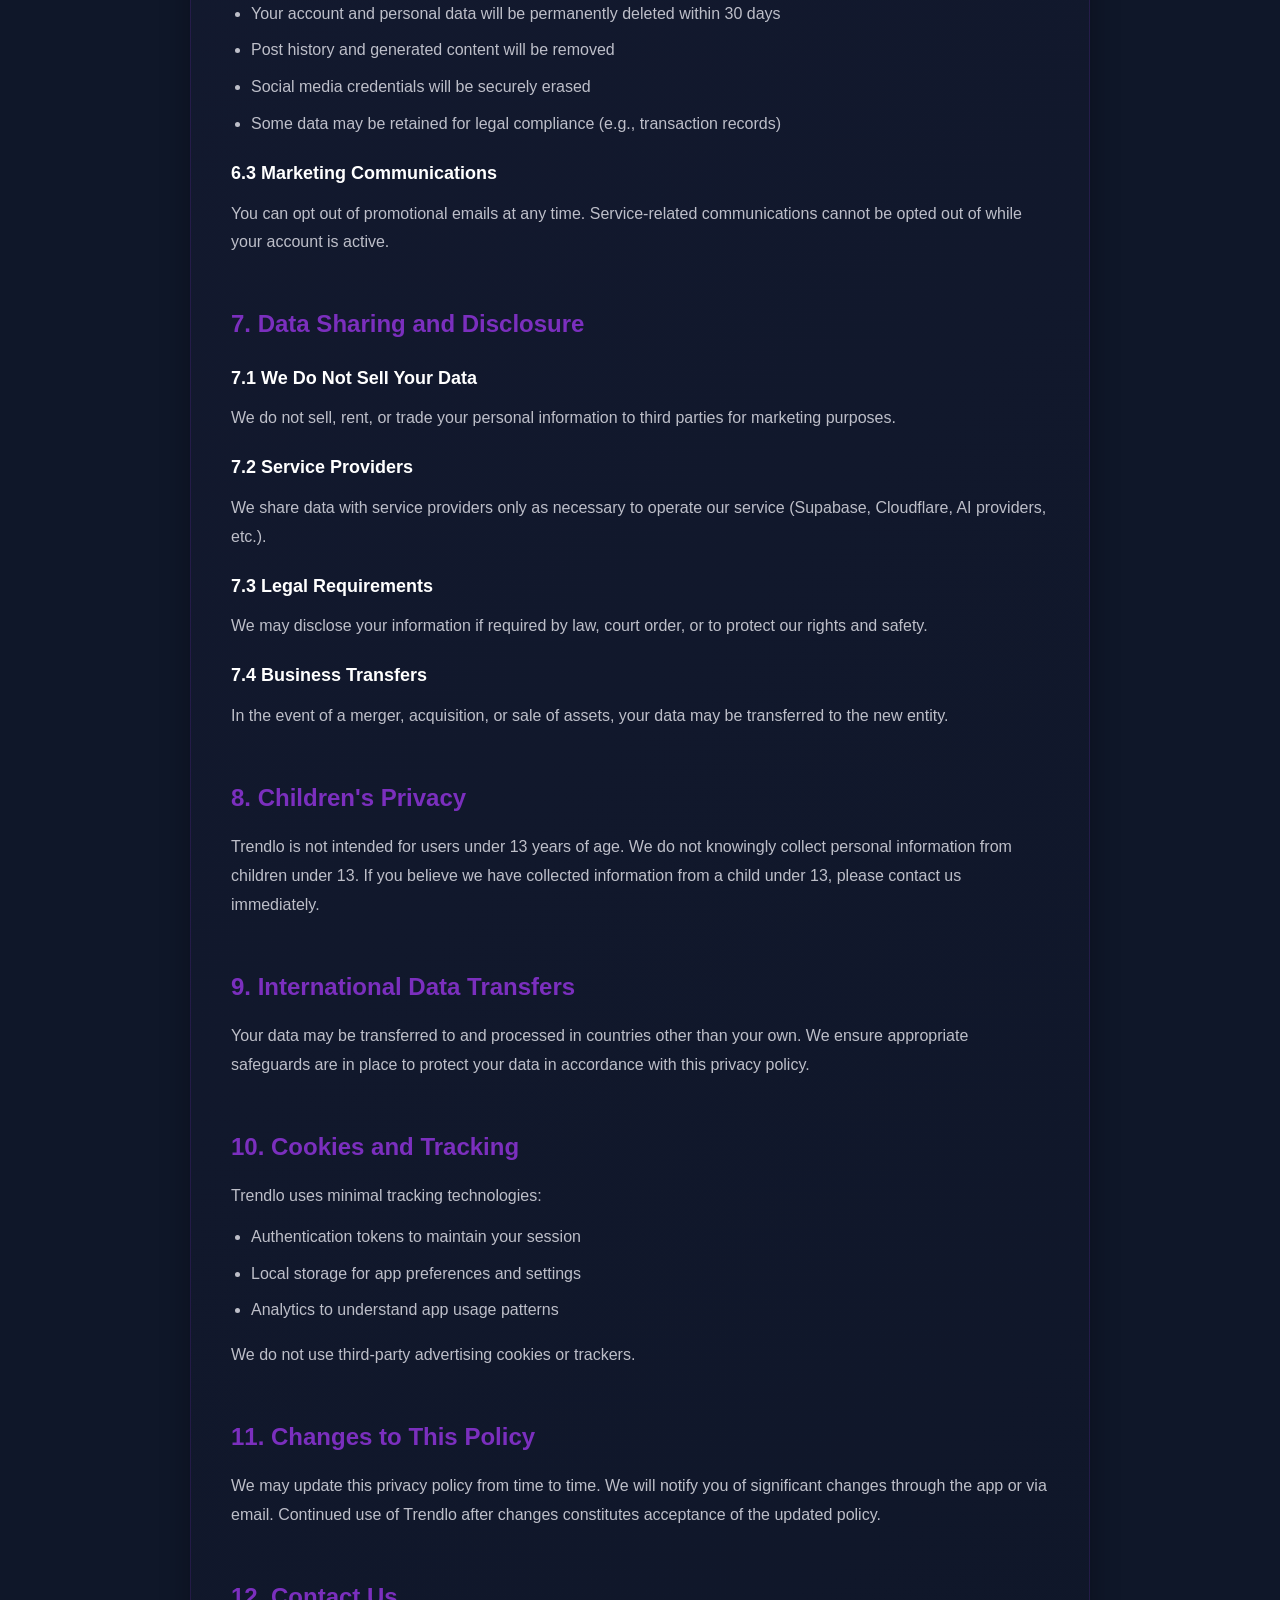
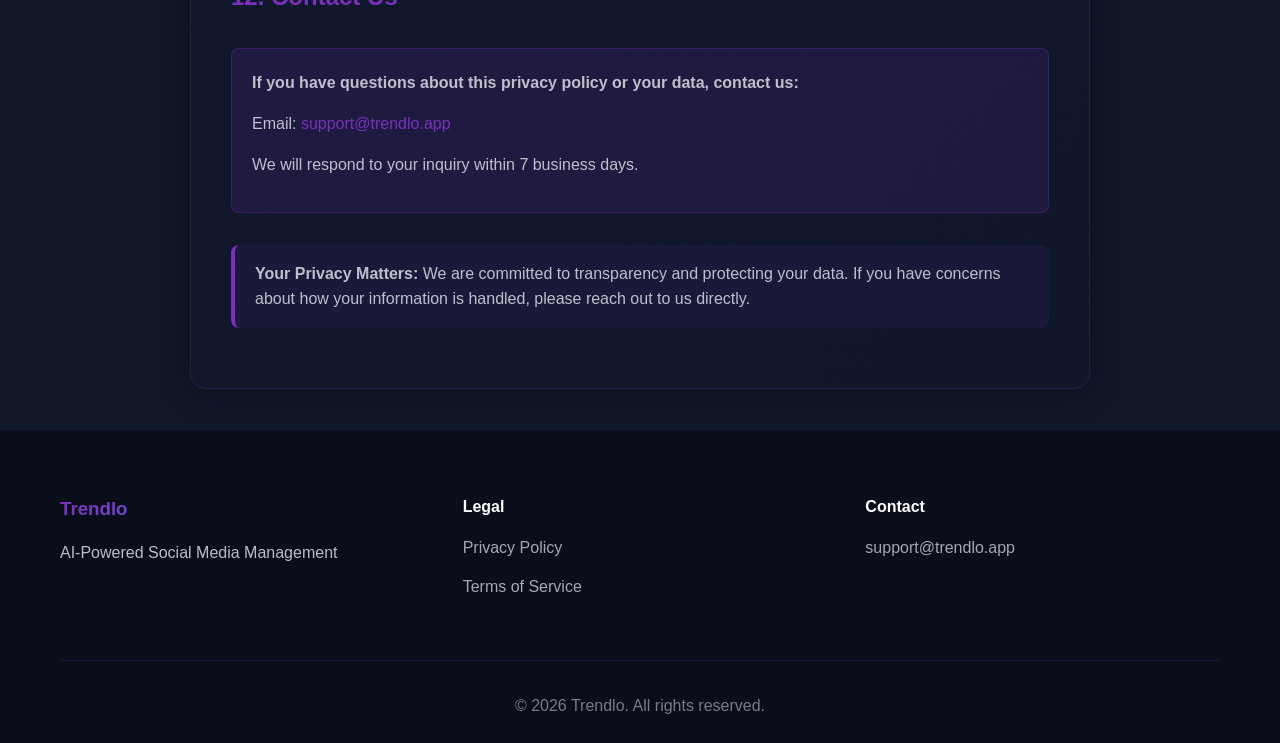
==== commit f5fe093e: "Add files via upload" ====
--- a/privacy-policy.html
+++ b/privacy-policy.html
@@ -118,13 +118,13 @@
     <div class="legal-container">
         <div class="legal-header">
             <h1>Privacy Policy</h1>
-            <p class="last-updated">Last Updated: March 16, 2026</p>
+            <p class="last-updated">Last Updated: March 31, 2026</p>
         </div>
 
         <div class="legal-section">
             <h2>1. Introduction</h2>
             <p>Welcome to Trendlo. We respect your privacy and are committed to protecting your personal data. This privacy policy explains how we collect, use, store, and protect your information when you use our AI-powered social media management application.</p>
-            <p>Trendlo is a mobile application that helps users create, schedule, and post AI-generated content across multiple social media platforms including X (Twitter), Telegram, Threads, Bluesky, Discord, Reddit, Mastodon, and LinkedIn.</p>
+            <p>Trendlo is a mobile application that helps users create, schedule, and post AI-generated content across multiple social media platforms including X (Twitter), Telegram, Threads, Bluesky, Discord, Reddit, Mastodon, LinkedIn, Facebook, and Instagram.</p>
         </div>
 
         <div class="legal-section">
@@ -139,17 +139,8 @@
             </ul>
 
             <h3>2.2 Social Media Credentials</h3>
-            <p>To enable posting to your social media accounts, we collect and securely store:</p>
-            <ul>
-                <li>X (Twitter): OAuth tokens, consumer keys, access tokens</li>
-                <li>Telegram: Bot tokens and chat IDs</li>
-                <li>Threads: Access tokens and user IDs</li>
-                <li>Bluesky: Identifiers and app passwords</li>
-                <li>Discord: Webhook URLs</li>
-                <li>Reddit: Client IDs, secrets, usernames, passwords, subreddit names</li>
-                <li>Mastodon: Instance URLs and access tokens</li>
-                <li>LinkedIn: Access tokens</li>
-            </ul>
+            <p>To enable posting to your social media accounts, the app requires credentials for the platforms you connect. <strong>These credentials are stored locally on your device</strong> using encrypted secure storage and are <strong>never sent to or stored on our servers.</strong></p>
+            <p>Supported platforms include: X (Twitter), Telegram, Threads, Bluesky, Discord, Reddit, Mastodon, LinkedIn, Facebook, and Instagram.</p>
 
             <h3>2.3 Content Data</h3>
             <ul>
@@ -241,11 +232,13 @@
                 <li>Reddit</li>
                 <li>Mastodon</li>
                 <li>LinkedIn</li>
+                <li>Facebook</li>
+                <li>Instagram</li>
             </ul>
 
             <h3>4.5 Error Reporting</h3>
             <ul>
-                <li><strong>Sentry/GlitchTip:</strong> Collects error reports and crash data to help us fix bugs and improve stability.</li>
+                <li>We may use error reporting tools to collect crash data and help us fix bugs and improve stability. No personal data is included in error reports.</li>
             </ul>
 
             <h3>4.6 Premium Subscriptions</h3>
@@ -258,15 +251,14 @@
             <h2>5. Data Storage and Security</h2>
             
             <h3>5.1 Storage Location</h3>
-            <p>Your data is stored securely in Supabase databases with encryption at rest and in transit. API keys and sensitive credentials are encrypted before storage.</p>
+            <p>Account data, settings, and post history are stored in Supabase databases with encryption at rest and in transit. Social media credentials are stored <strong>locally on your device only</strong> using encrypted secure storage and are never uploaded to our servers.</p>
 
             <h3>5.2 Security Measures</h3>
             <ul>
-                <li>End-to-end encryption for data transmission</li>
-                <li>Secure token-based authentication</li>
-                <li>Encrypted storage of API keys and credentials</li>
-                <li>Regular security audits and updates</li>
-                <li>Access controls and monitoring</li>
+                <li>HTTPS encryption for data transmission</li>
+                <li>Secure token-based authentication via Supabase</li>
+                <li>On-device encrypted storage for social media credentials</li>
+                <li>Ongoing security updates</li>
             </ul>
 
             <h3>5.3 Data Retention</h3>
@@ -286,12 +278,11 @@
                 <li>View and edit your account information</li>
                 <li>Manage connected social media accounts</li>
                 <li>Delete your post history</li>
-                <li>Export your data</li>
                 <li>Disconnect platforms at any time</li>
             </ul>
 
             <h3>6.2 Account Deletion</h3>
-            <p>You can request account deletion by contacting us at omarzain.dev@gmail.com. Upon deletion:</p>
+            <p>You can request account deletion by contacting us at support@trendlo.app. Upon deletion:</p>
             <ul>
                 <li>Your account and personal data will be permanently deleted within 30 days</li>
                 <li>Post history and generated content will be removed</li>
@@ -349,7 +340,7 @@
             <h2>12. Contact Us</h2>
             <div class="contact-info">
                 <p><strong>If you have questions about this privacy policy or your data, contact us:</strong></p>
-                <p>Email: <a href="mailto:omarzain.dev@gmail.com">omarzain.dev@gmail.com</a></p>
+                <p>Email: <a href="mailto:support@trendlo.app">support@trendlo.app</a></p>
                 <p>We will respond to your inquiry within 7 business days.</p>
             </div>
         </div>
@@ -376,7 +367,7 @@
                 <div class="footer-section">
                     <h4>Contact</h4>
                     <ul>
-                        <li><a href="mailto:omarzain.dev@gmail.com">omarzain.dev@gmail.com</a></li>
+                        <li><a href="mailto:support@trendlo.app">support@trendlo.app</a></li>
                     </ul>
                 </div>
             </div>
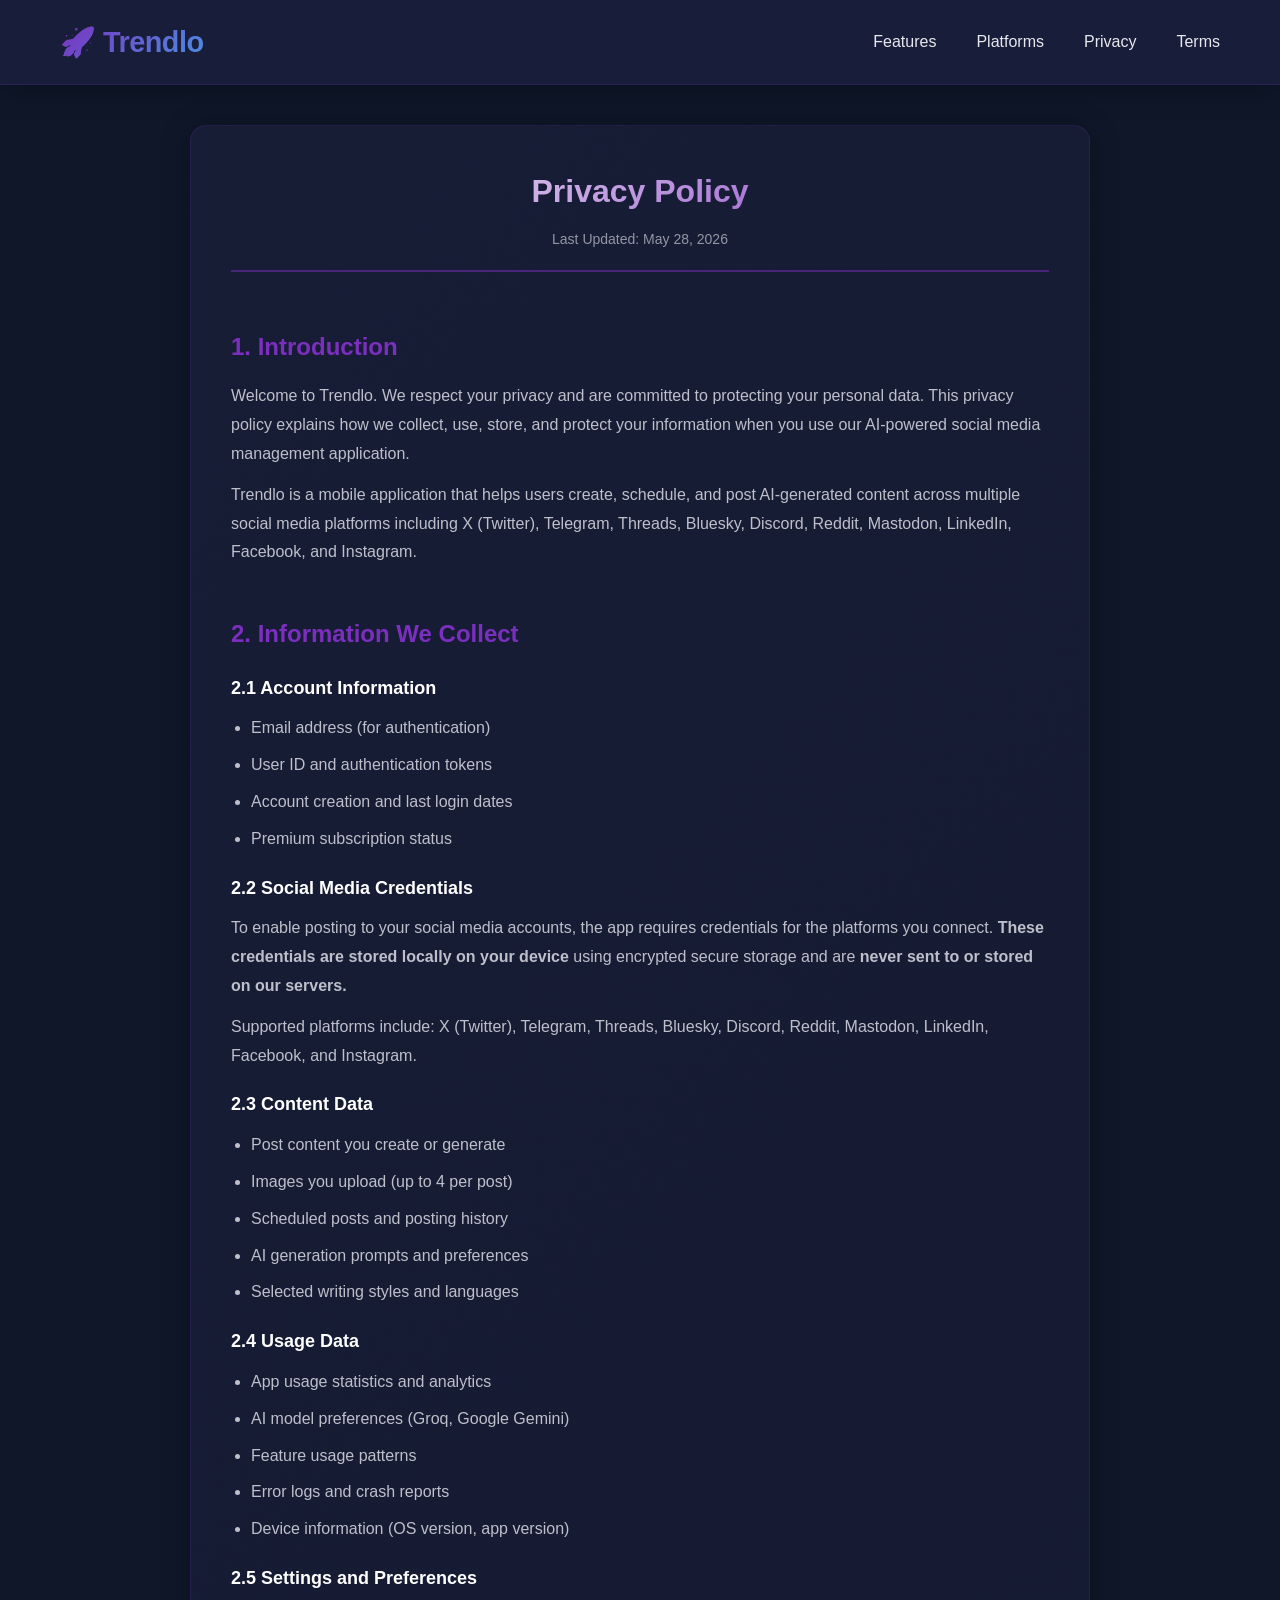
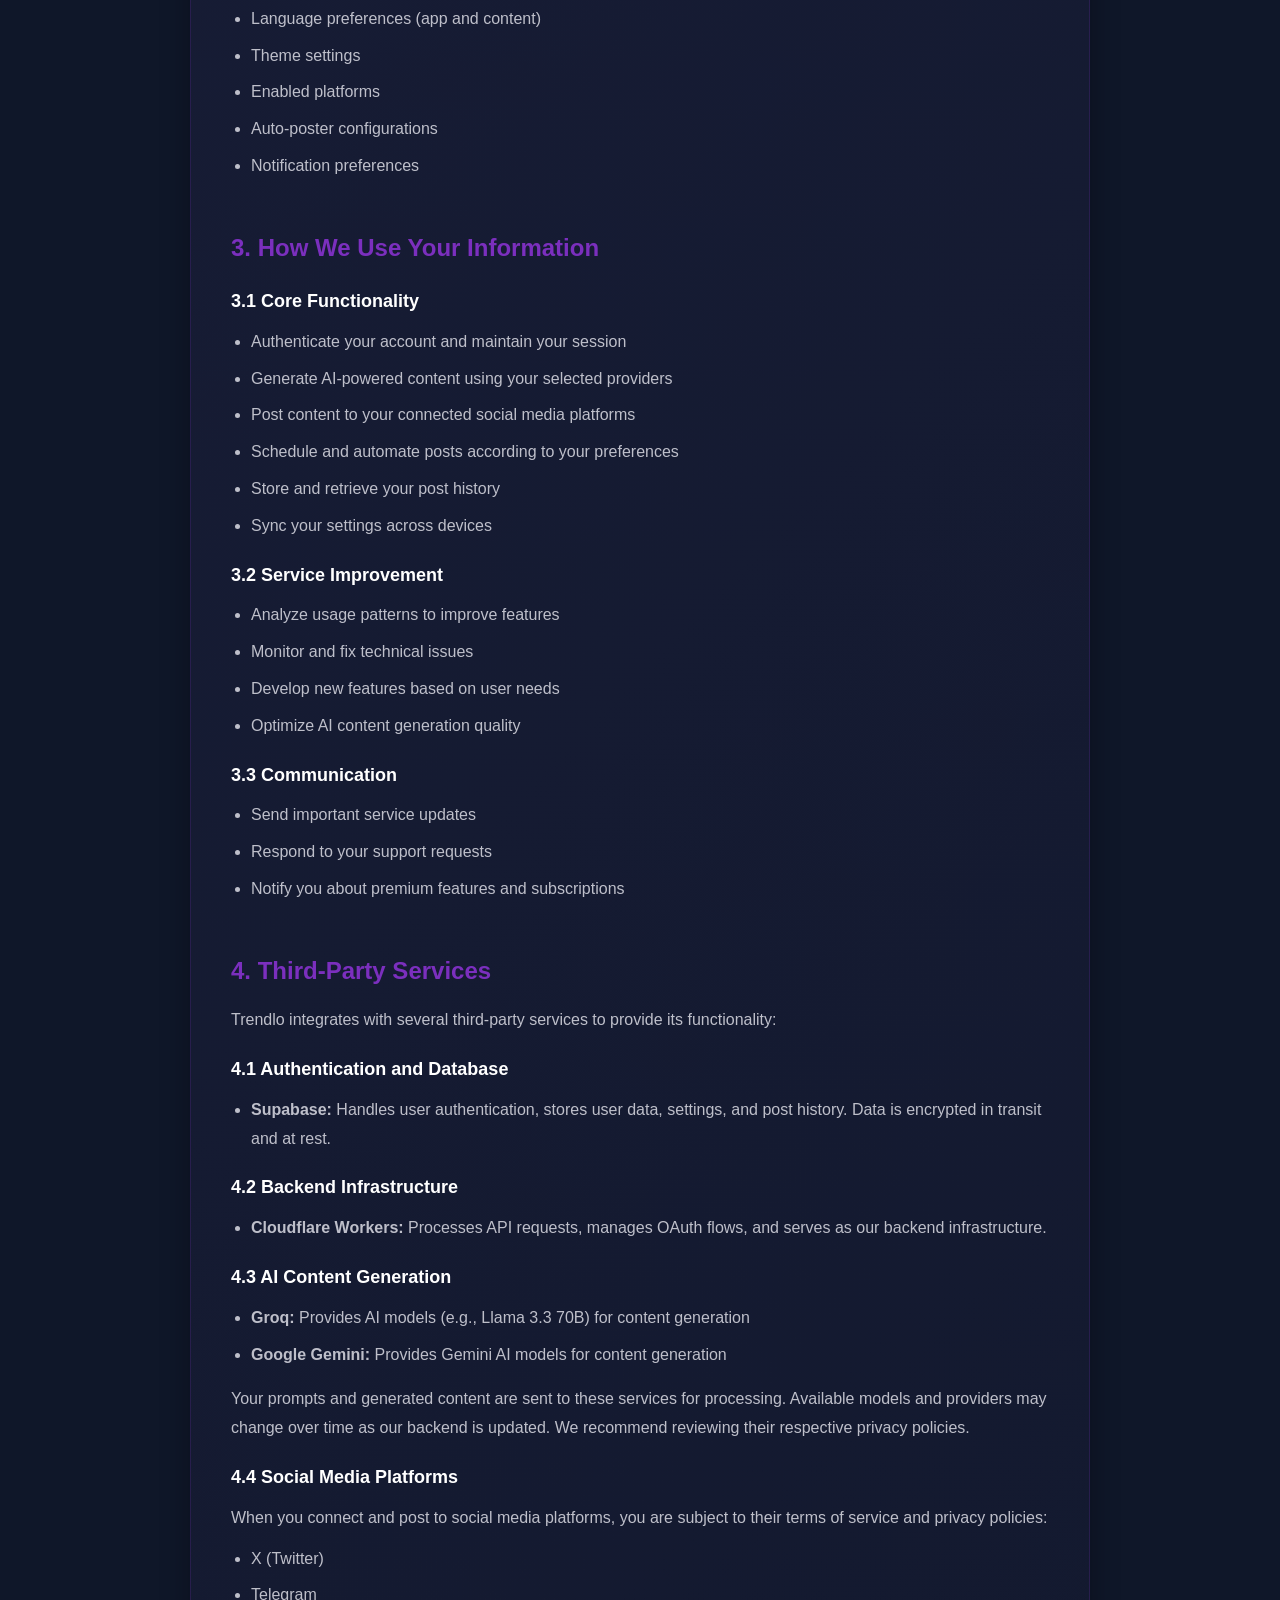
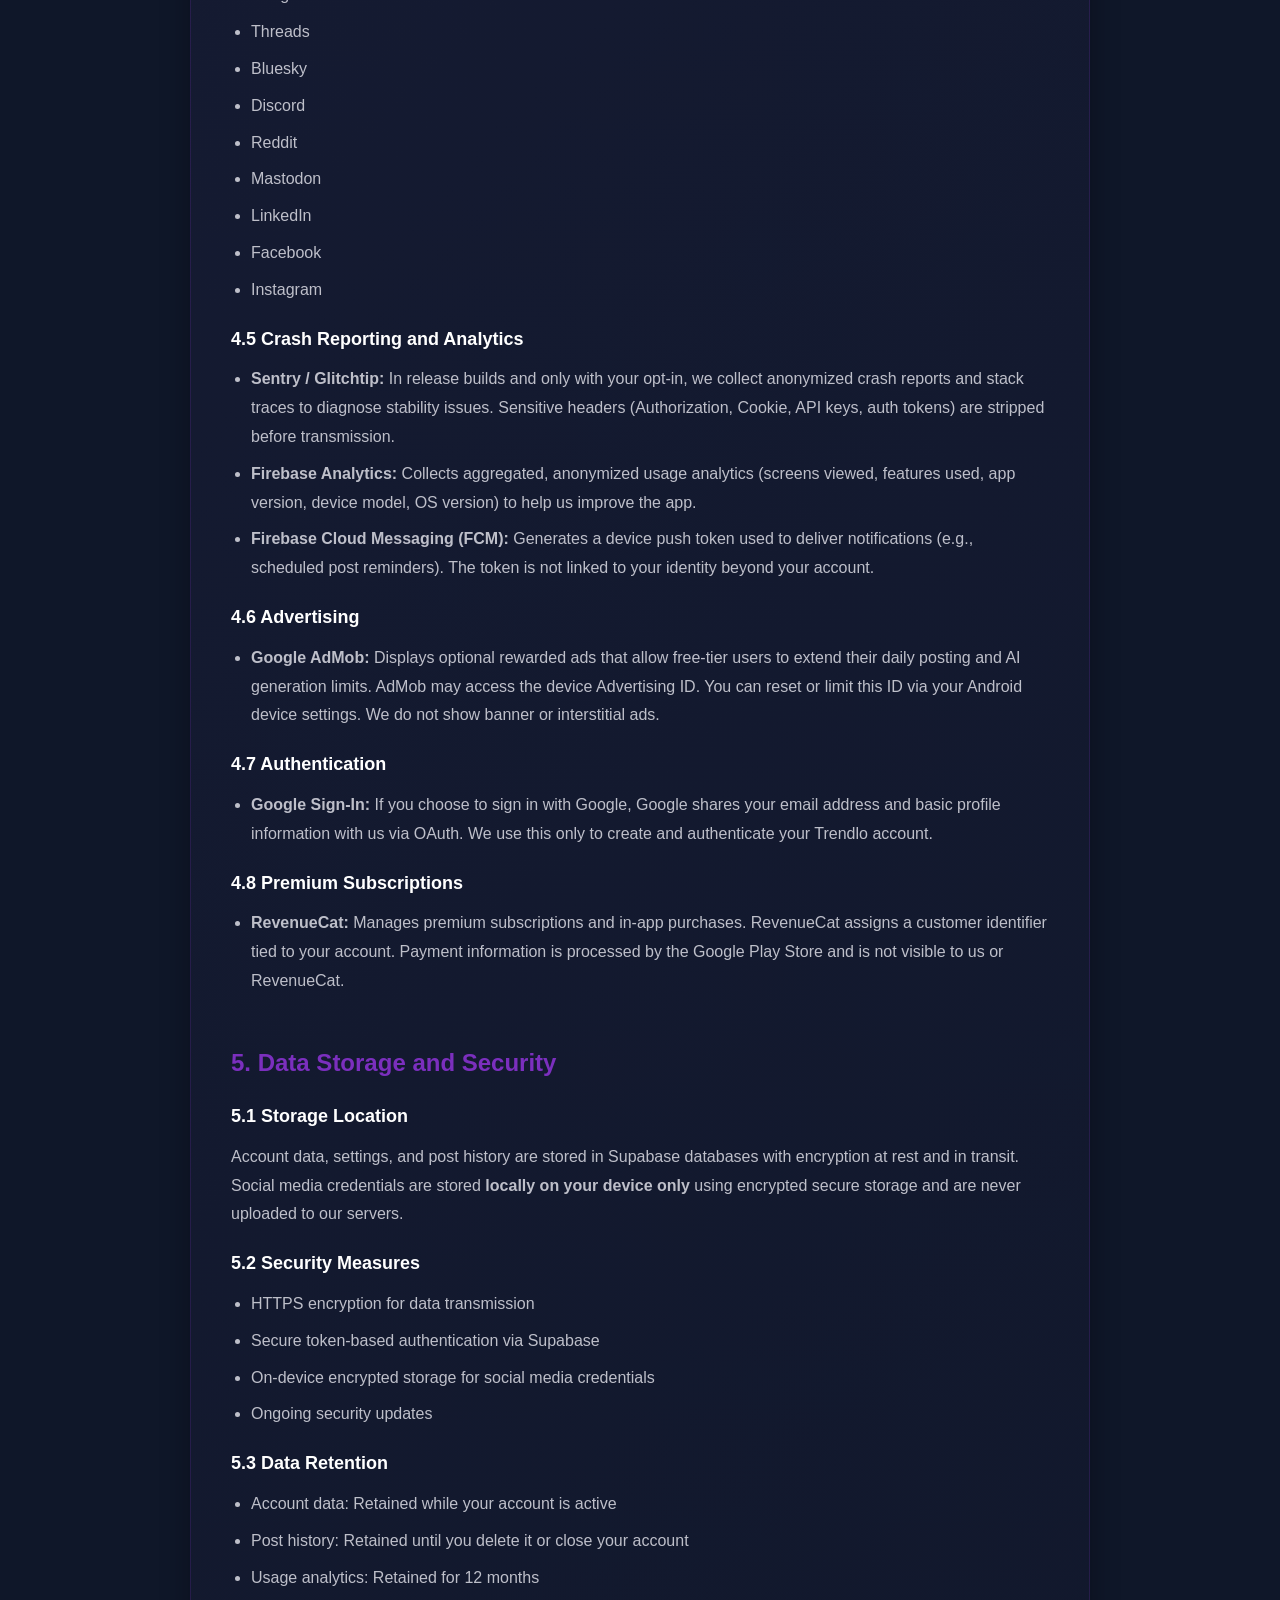
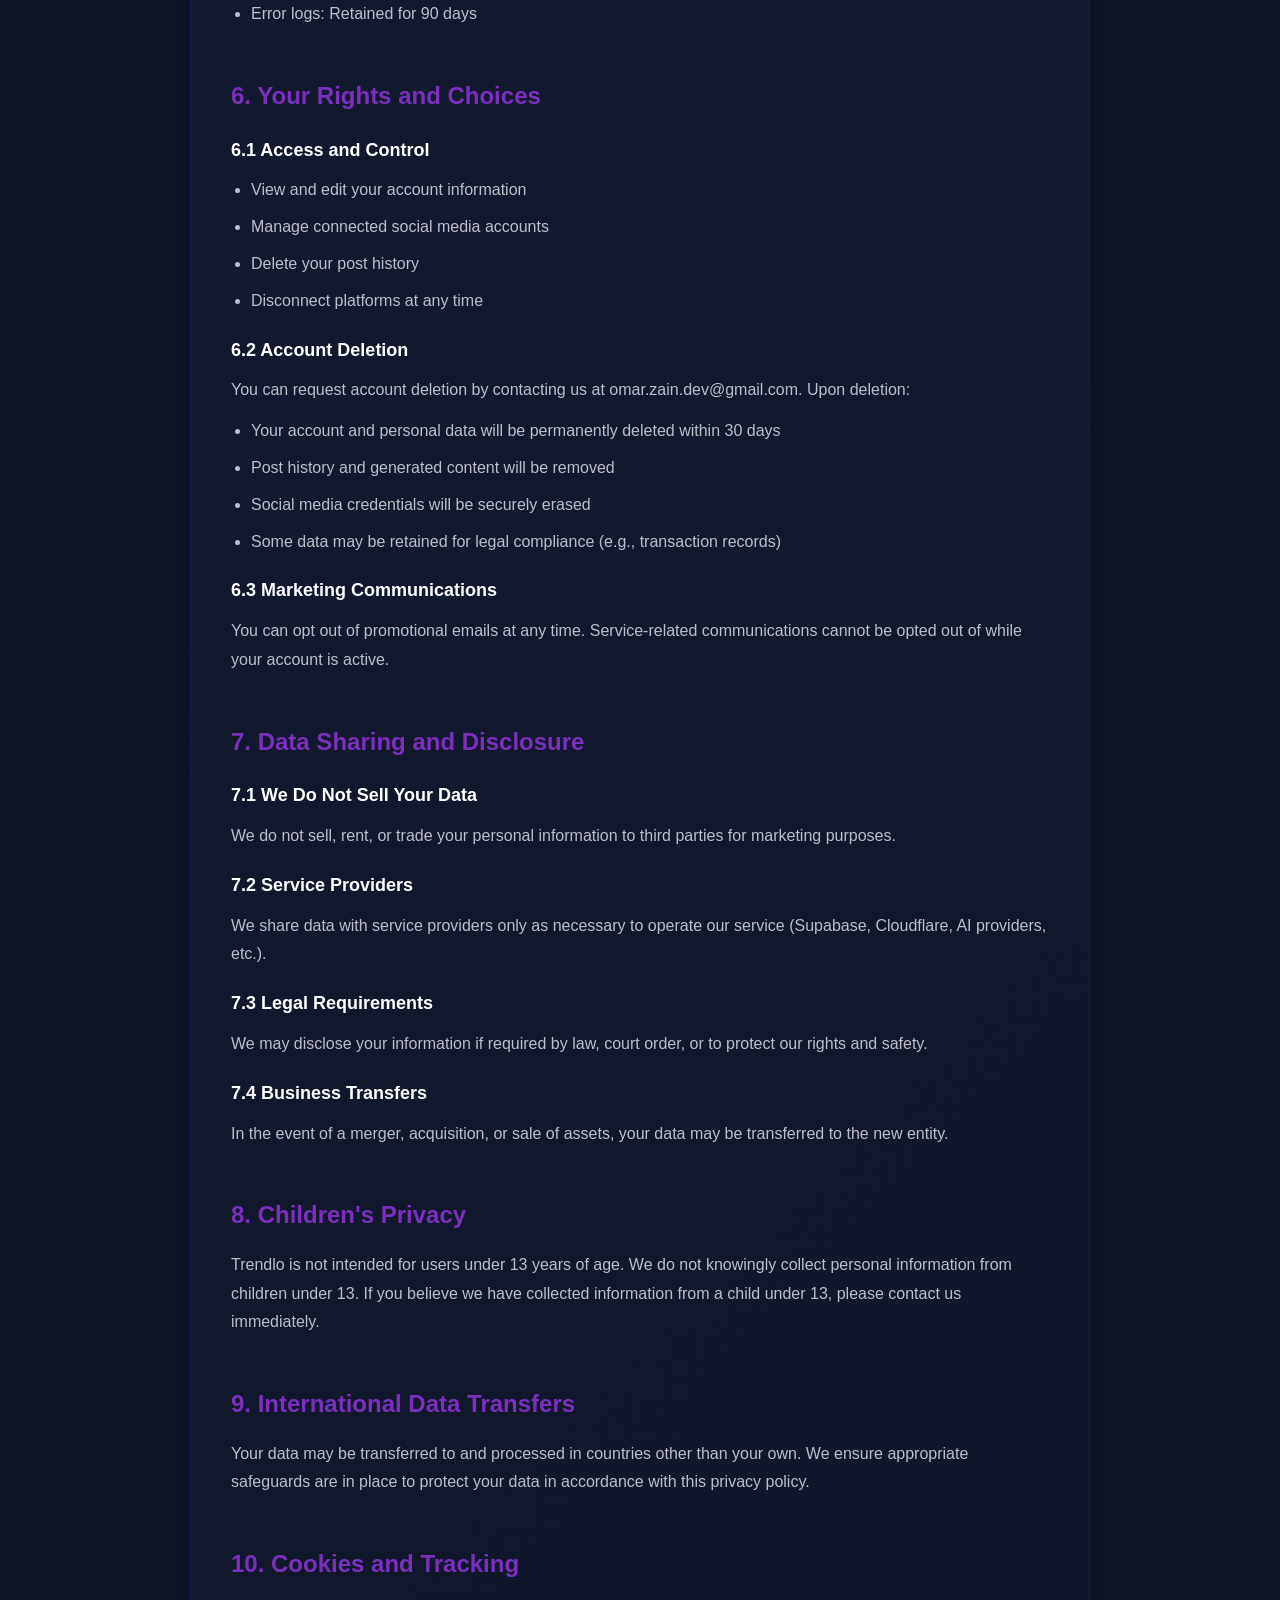
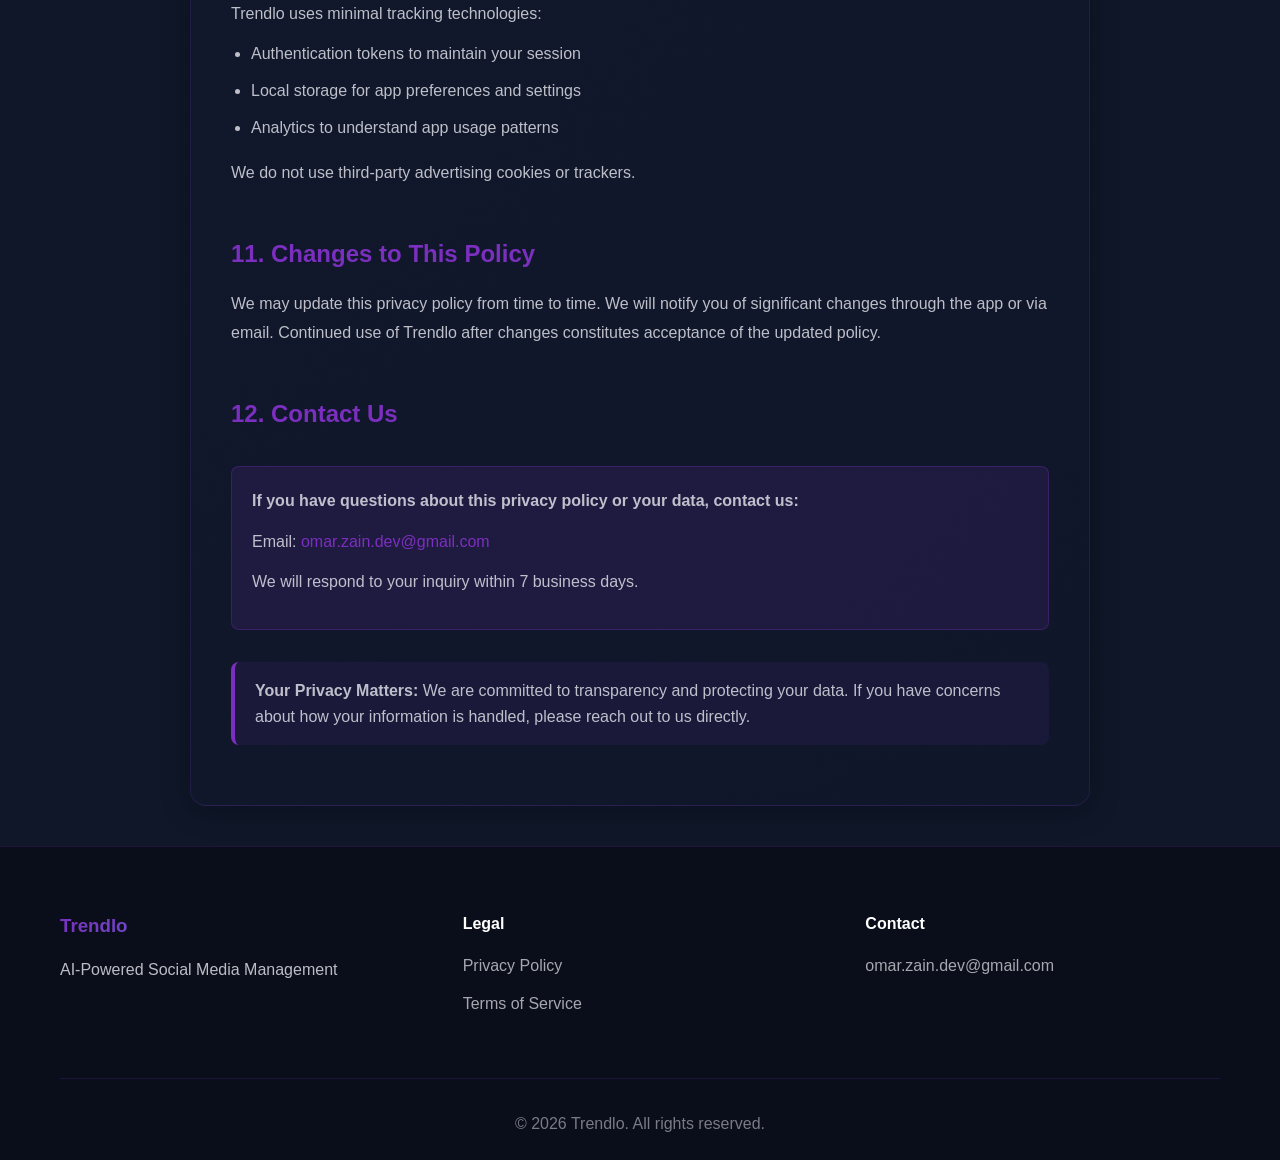
==== commit d61057a0: "U" ====
--- a/privacy-policy.html
+++ b/privacy-policy.html
@@ -118,7 +118,7 @@
     <div class="legal-container">
         <div class="legal-header">
             <h1>Privacy Policy</h1>
-            <p class="last-updated">Last Updated: March 31, 2026</p>
+            <p class="last-updated">Last Updated: May 28, 2026</p>
         </div>
 
         <div class="legal-section">
@@ -154,7 +154,7 @@
             <h3>2.4 Usage Data</h3>
             <ul>
                 <li>App usage statistics and analytics</li>
-                <li>AI model preferences (Groq, Cerebras, Mistral)</li>
+                <li>AI model preferences (Groq, Google Gemini)</li>
                 <li>Feature usage patterns</li>
                 <li>Error logs and crash reports</li>
                 <li>Device information (OS version, app version)</li>
@@ -215,18 +215,17 @@
 
             <h3>4.3 AI Content Generation</h3>
             <ul>
-                <li><strong>Groq:</strong> Provides AI models (Llama 3.1 8B, Llama 3.3 70B) for content generation</li>
-                <li><strong>Cerebras:</strong> Provides AI models (Llama 3.1 8B, GPT-OSS 120B) for content generation</li>
-                <li><strong>Mistral AI:</strong> Provides AI models (Mistral Small, Large, Codestral) for content generation</li>
-            </ul>
-            <p>Your prompts and generated content are sent to these services for processing. We recommend reviewing their respective privacy policies.</p>
+                <li><strong>Groq:</strong> Provides AI models (e.g., Llama 3.3 70B) for content generation</li>
+                <li><strong>Google Gemini:</strong> Provides Gemini AI models for content generation</li>
+            </ul>
+            <p>Your prompts and generated content are sent to these services for processing. Available models and providers may change over time as our backend is updated. We recommend reviewing their respective privacy policies.</p>
 
             <h3>4.4 Social Media Platforms</h3>
             <p>When you connect and post to social media platforms, you are subject to their terms of service and privacy policies:</p>
             <ul>
                 <li>X (Twitter)</li>
                 <li>Telegram</li>
-                <li>Meta Threads</li>
+                <li>Threads</li>
                 <li>Bluesky</li>
                 <li>Discord</li>
                 <li>Reddit</li>
@@ -236,14 +235,26 @@
                 <li>Instagram</li>
             </ul>
 
-            <h3>4.5 Error Reporting</h3>
-            <ul>
-                <li>We may use error reporting tools to collect crash data and help us fix bugs and improve stability. No personal data is included in error reports.</li>
-            </ul>
-
-            <h3>4.6 Premium Subscriptions</h3>
-            <ul>
-                <li><strong>RevenueCat:</strong> Manages premium subscriptions and in-app purchases. Payment information is processed by Apple App Store or Google Play Store.</li>
+            <h3>4.5 Crash Reporting and Analytics</h3>
+            <ul>
+                <li><strong>Sentry / Glitchtip:</strong> In release builds and only with your opt-in, we collect anonymized crash reports and stack traces to diagnose stability issues. Sensitive headers (Authorization, Cookie, API keys, auth tokens) are stripped before transmission.</li>
+                <li><strong>Firebase Analytics:</strong> Collects aggregated, anonymized usage analytics (screens viewed, features used, app version, device model, OS version) to help us improve the app.</li>
+                <li><strong>Firebase Cloud Messaging (FCM):</strong> Generates a device push token used to deliver notifications (e.g., scheduled post reminders). The token is not linked to your identity beyond your account.</li>
+            </ul>
+
+            <h3>4.6 Advertising</h3>
+            <ul>
+                <li><strong>Google AdMob:</strong> Displays optional rewarded ads that allow free-tier users to extend their daily posting and AI generation limits. AdMob may access the device Advertising ID. You can reset or limit this ID via your Android device settings. We do not show banner or interstitial ads.</li>
+            </ul>
+
+            <h3>4.7 Authentication</h3>
+            <ul>
+                <li><strong>Google Sign-In:</strong> If you choose to sign in with Google, Google shares your email address and basic profile information with us via OAuth. We use this only to create and authenticate your Trendlo account.</li>
+            </ul>
+
+            <h3>4.8 Premium Subscriptions</h3>
+            <ul>
+                <li><strong>RevenueCat:</strong> Manages premium subscriptions and in-app purchases. RevenueCat assigns a customer identifier tied to your account. Payment information is processed by the Google Play Store and is not visible to us or RevenueCat.</li>
             </ul>
         </div>
 
@@ -282,7 +293,7 @@
             </ul>
 
             <h3>6.2 Account Deletion</h3>
-            <p>You can request account deletion by contacting us at support@trendlo.app. Upon deletion:</p>
+            <p>You can request account deletion by contacting us at omar.zain.dev@gmail.com. Upon deletion:</p>
             <ul>
                 <li>Your account and personal data will be permanently deleted within 30 days</li>
                 <li>Post history and generated content will be removed</li>
@@ -340,7 +351,7 @@
             <h2>12. Contact Us</h2>
             <div class="contact-info">
                 <p><strong>If you have questions about this privacy policy or your data, contact us:</strong></p>
-                <p>Email: <a href="mailto:support@trendlo.app">support@trendlo.app</a></p>
+                <p>Email: <a href="mailto:omar.zain.dev@gmail.com">omar.zain.dev@gmail.com</a></p>
                 <p>We will respond to your inquiry within 7 business days.</p>
             </div>
         </div>
@@ -367,7 +378,7 @@
                 <div class="footer-section">
                     <h4>Contact</h4>
                     <ul>
-                        <li><a href="mailto:support@trendlo.app">support@trendlo.app</a></li>
+                        <li><a href="mailto:omar.zain.dev@gmail.com">omar.zain.dev@gmail.com</a></li>
                     </ul>
                 </div>
             </div>
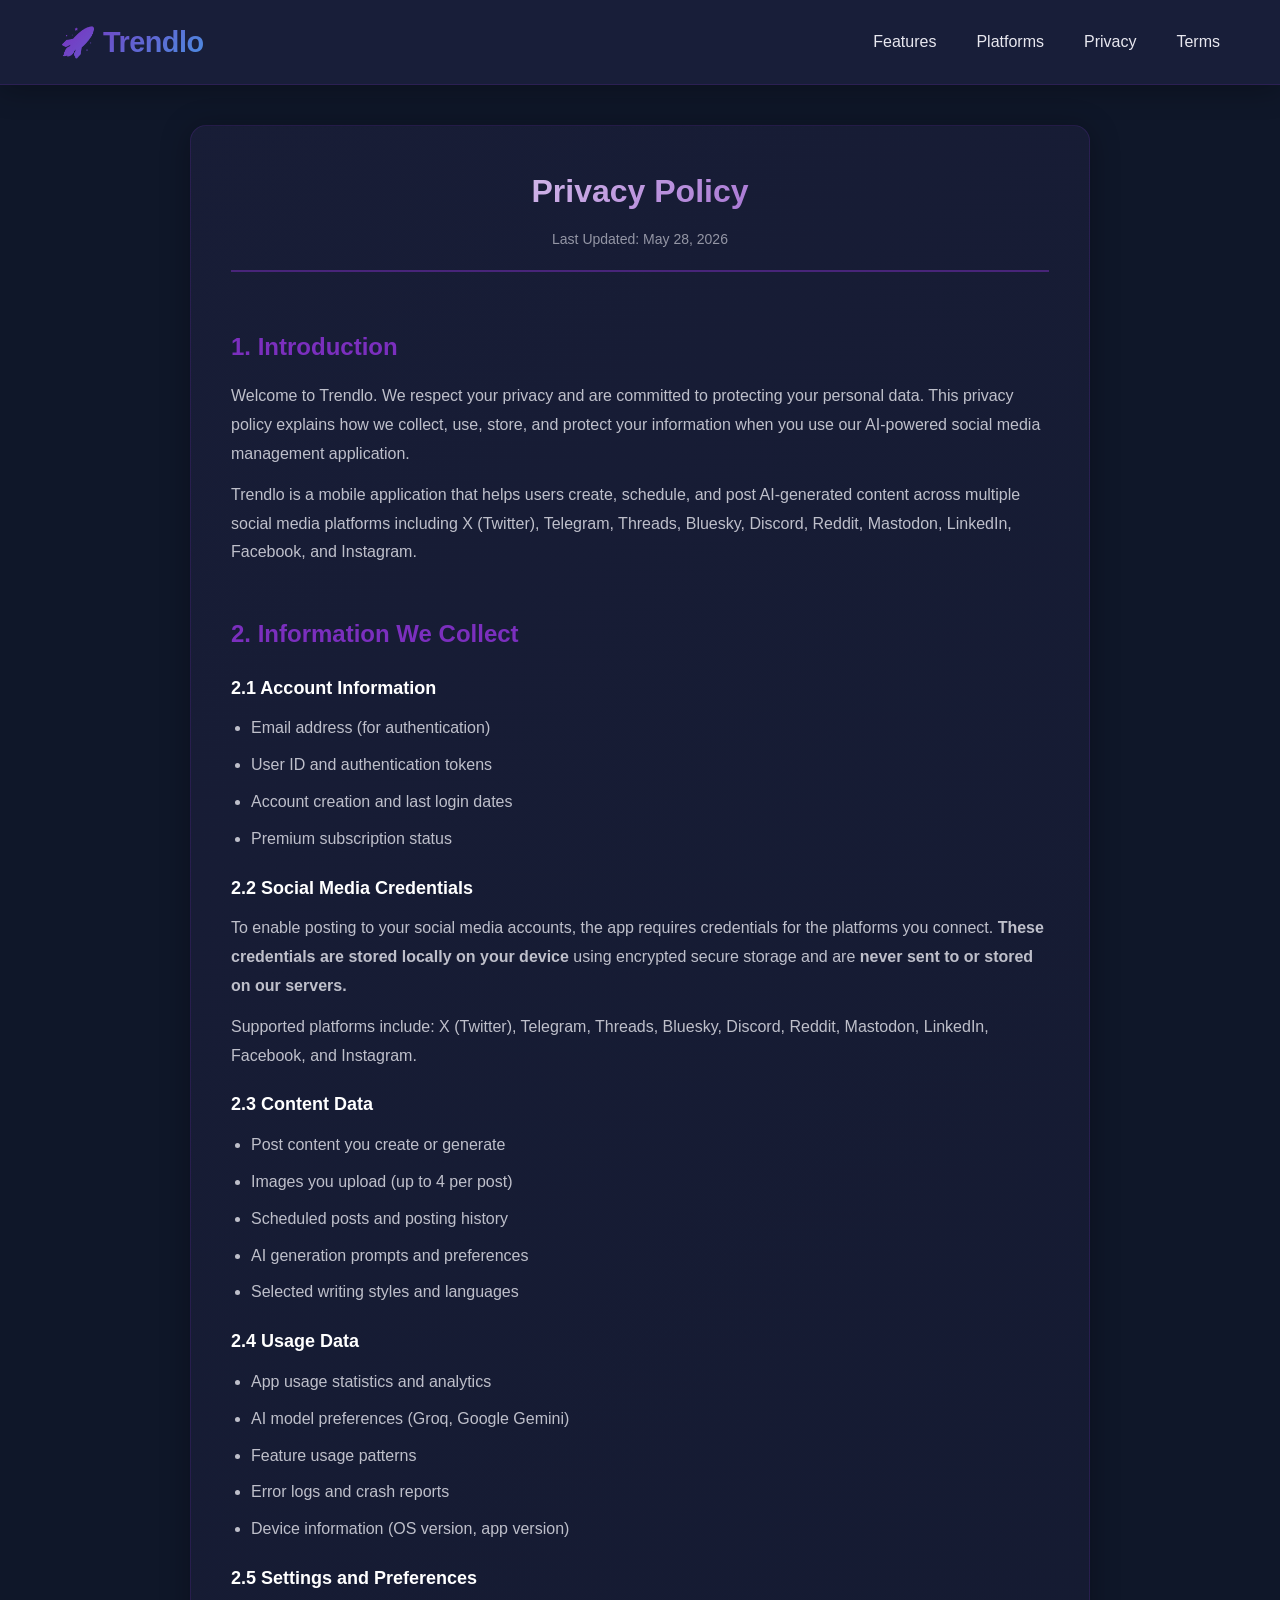
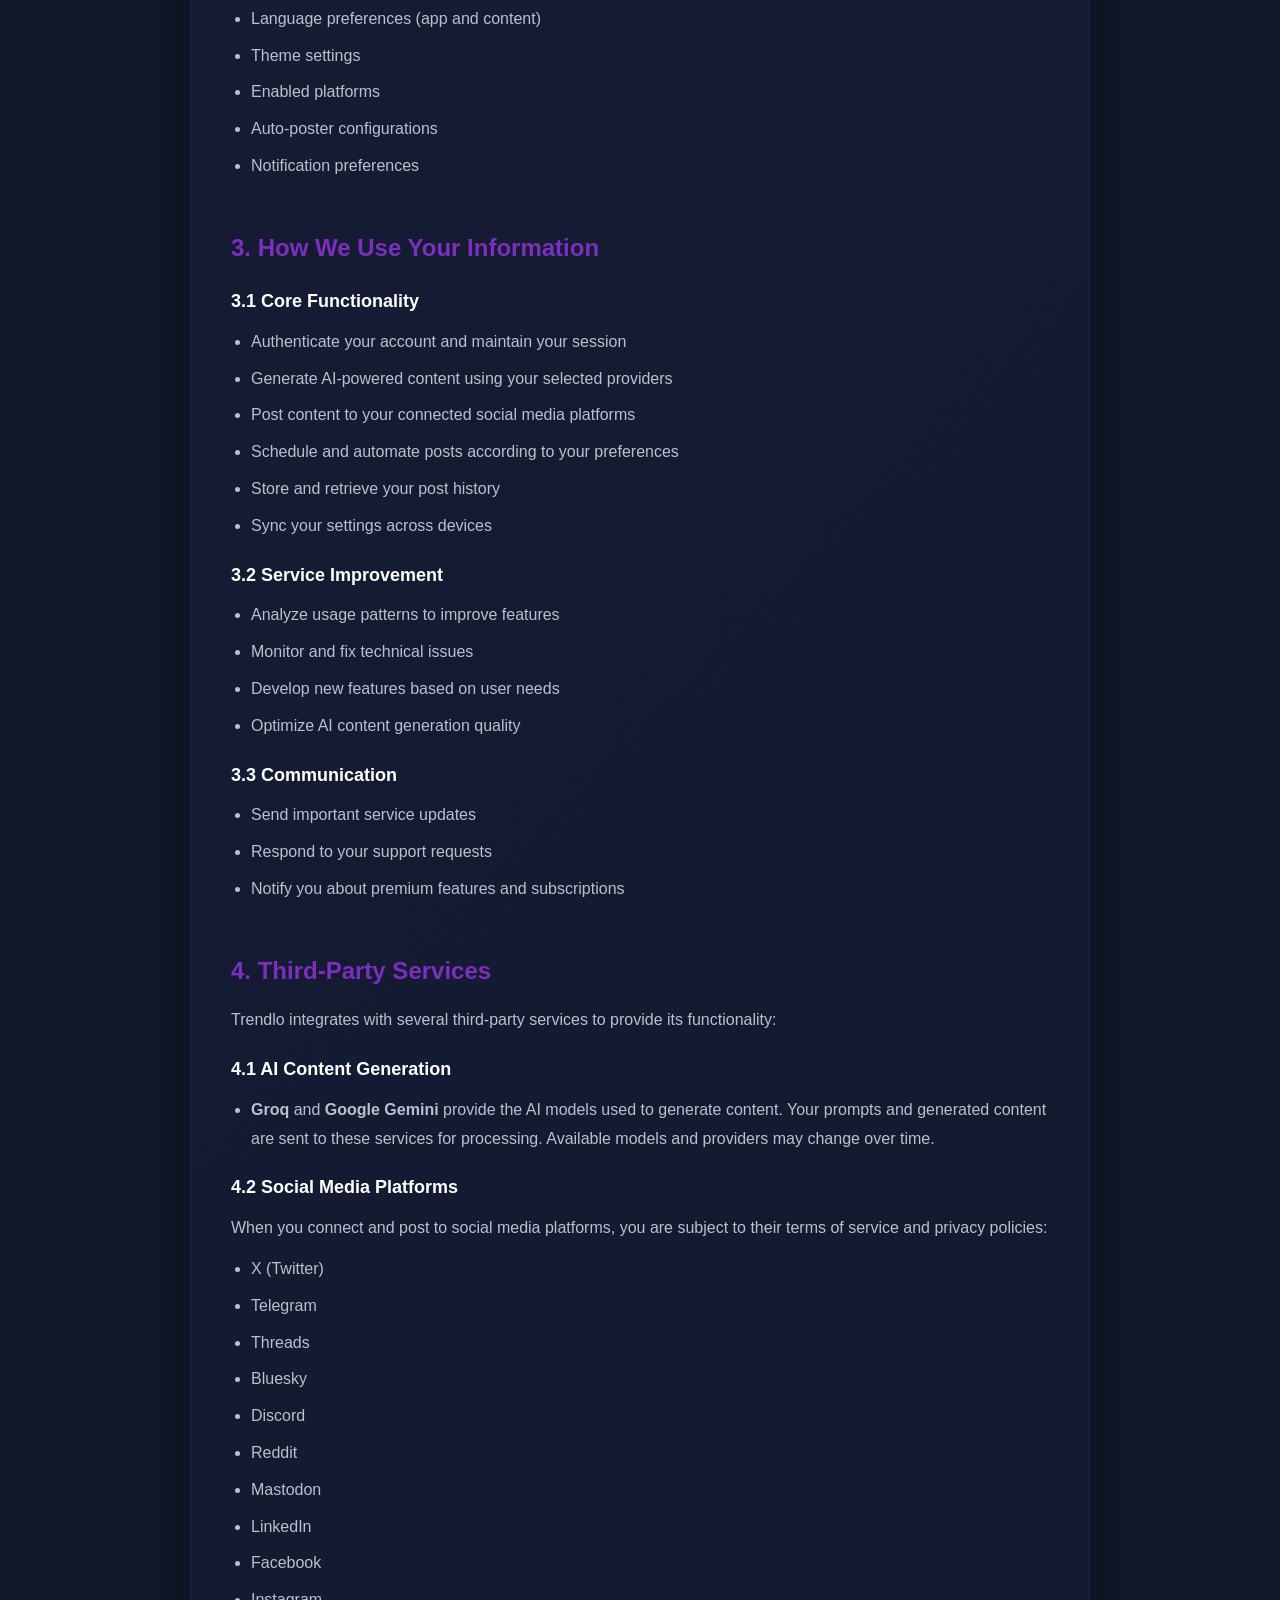
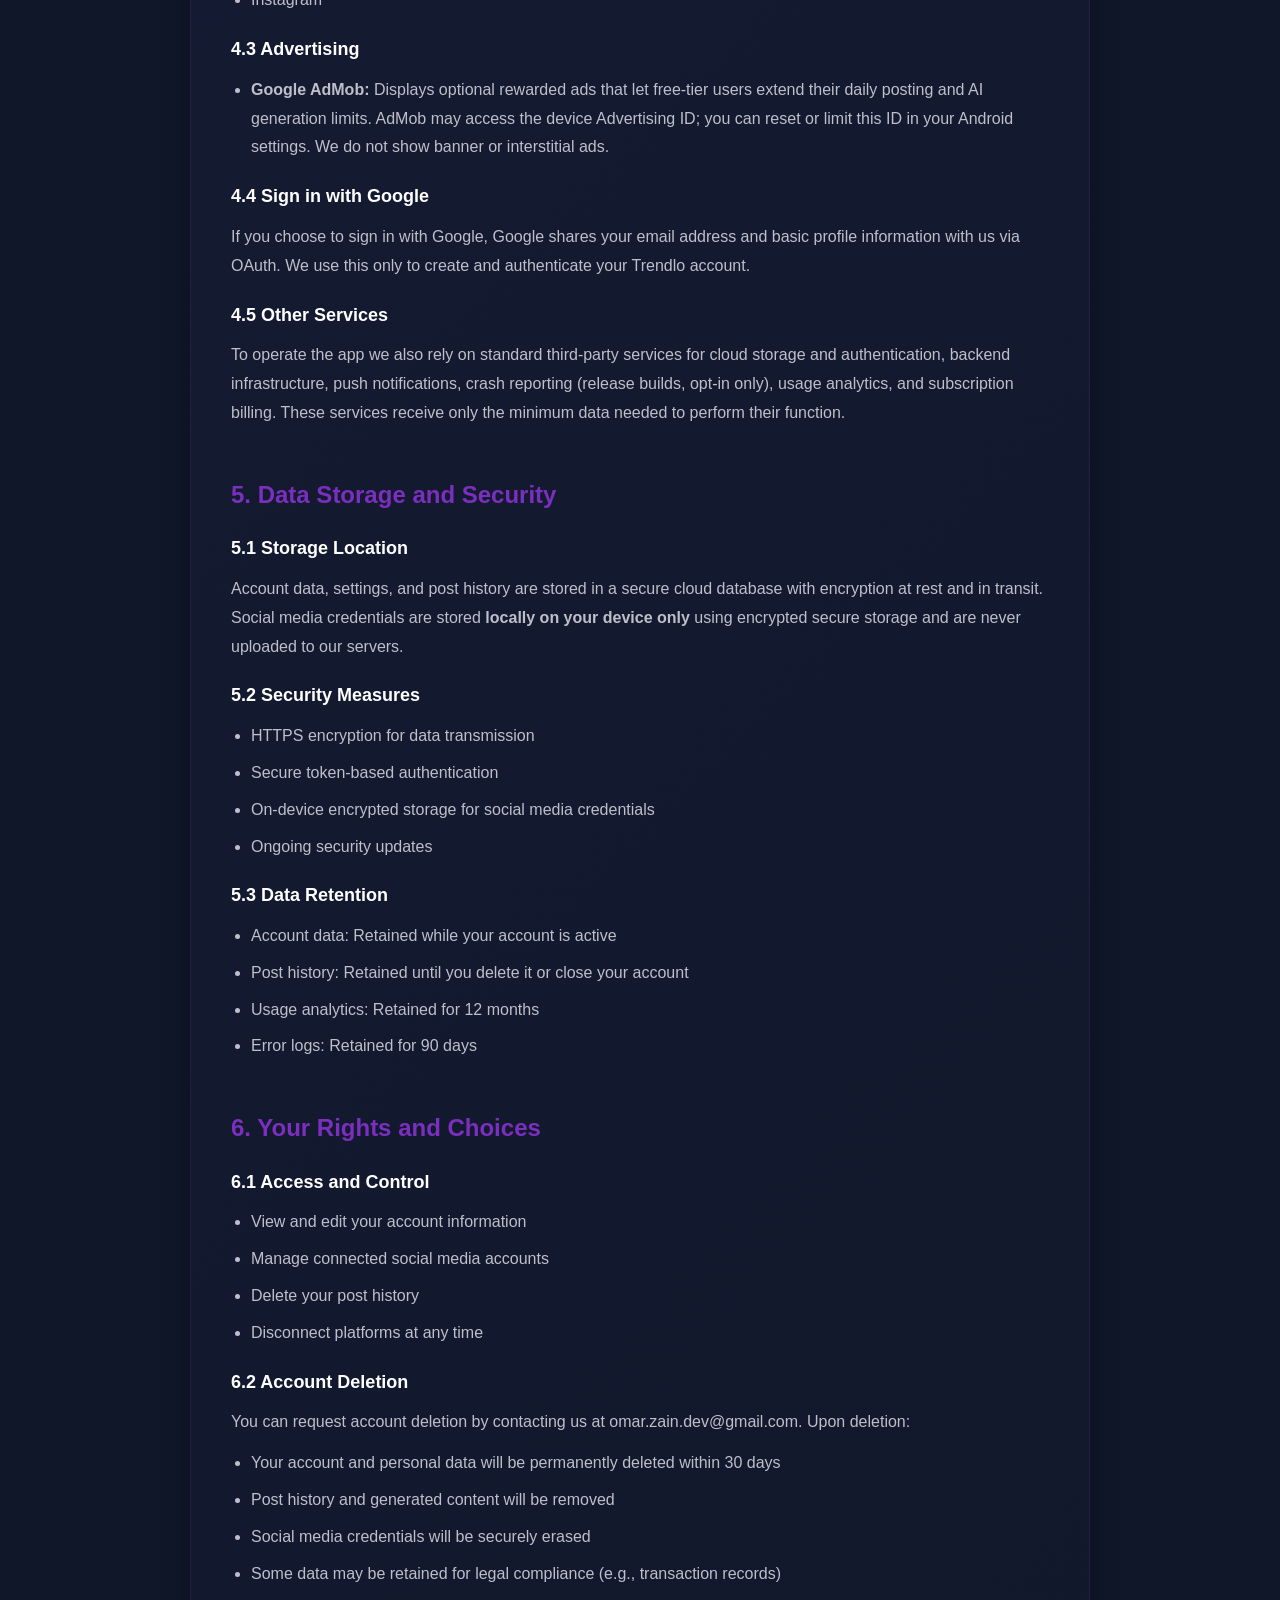
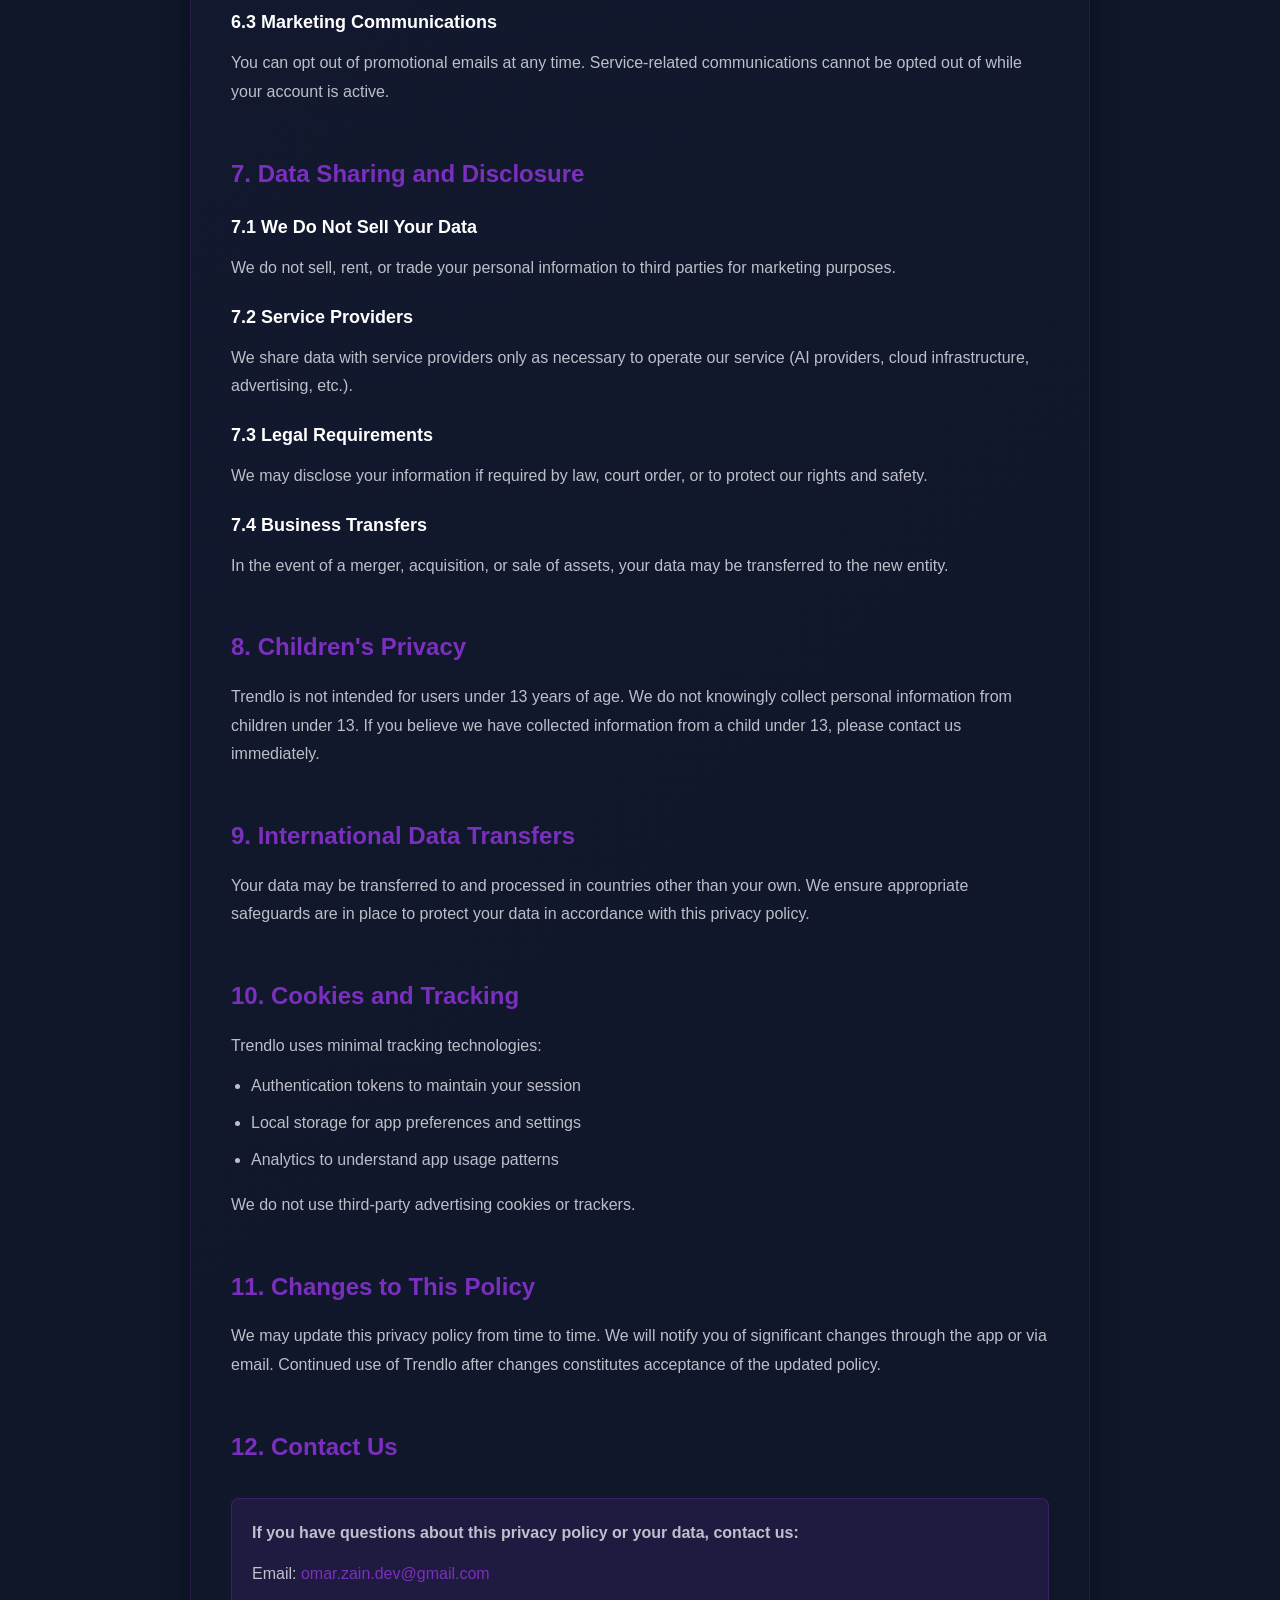
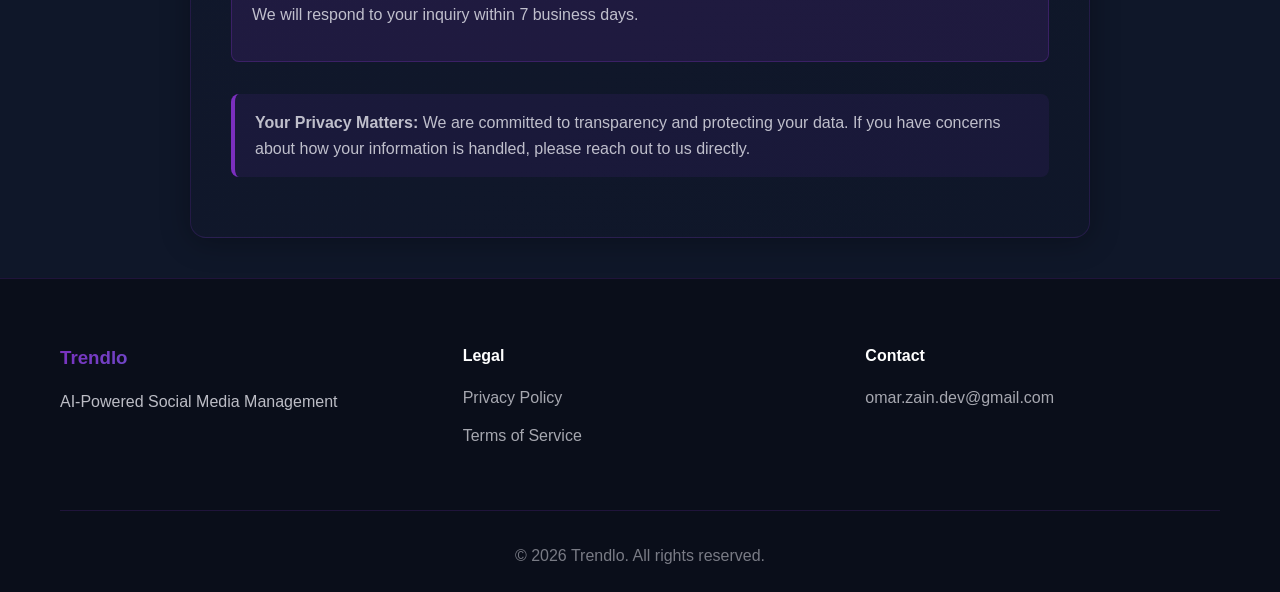
==== commit d574331d: "U" ====
--- a/privacy-policy.html
+++ b/privacy-policy.html
@@ -203,24 +203,12 @@
             <h2>4. Third-Party Services</h2>
             <p>Trendlo integrates with several third-party services to provide its functionality:</p>
 
-            <h3>4.1 Authentication and Database</h3>
-            <ul>
-                <li><strong>Supabase:</strong> Handles user authentication, stores user data, settings, and post history. Data is encrypted in transit and at rest.</li>
-            </ul>
-
-            <h3>4.2 Backend Infrastructure</h3>
-            <ul>
-                <li><strong>Cloudflare Workers:</strong> Processes API requests, manages OAuth flows, and serves as our backend infrastructure.</li>
-            </ul>
-
-            <h3>4.3 AI Content Generation</h3>
-            <ul>
-                <li><strong>Groq:</strong> Provides AI models (e.g., Llama 3.3 70B) for content generation</li>
-                <li><strong>Google Gemini:</strong> Provides Gemini AI models for content generation</li>
-            </ul>
-            <p>Your prompts and generated content are sent to these services for processing. Available models and providers may change over time as our backend is updated. We recommend reviewing their respective privacy policies.</p>
-
-            <h3>4.4 Social Media Platforms</h3>
+            <h3>4.1 AI Content Generation</h3>
+            <ul>
+                <li><strong>Groq</strong> and <strong>Google Gemini</strong> provide the AI models used to generate content. Your prompts and generated content are sent to these services for processing. Available models and providers may change over time.</li>
+            </ul>
+
+            <h3>4.2 Social Media Platforms</h3>
             <p>When you connect and post to social media platforms, you are subject to their terms of service and privacy policies:</p>
             <ul>
                 <li>X (Twitter)</li>
@@ -235,39 +223,28 @@
                 <li>Instagram</li>
             </ul>
 
-            <h3>4.5 Crash Reporting and Analytics</h3>
-            <ul>
-                <li><strong>Sentry / Glitchtip:</strong> In release builds and only with your opt-in, we collect anonymized crash reports and stack traces to diagnose stability issues. Sensitive headers (Authorization, Cookie, API keys, auth tokens) are stripped before transmission.</li>
-                <li><strong>Firebase Analytics:</strong> Collects aggregated, anonymized usage analytics (screens viewed, features used, app version, device model, OS version) to help us improve the app.</li>
-                <li><strong>Firebase Cloud Messaging (FCM):</strong> Generates a device push token used to deliver notifications (e.g., scheduled post reminders). The token is not linked to your identity beyond your account.</li>
-            </ul>
-
-            <h3>4.6 Advertising</h3>
-            <ul>
-                <li><strong>Google AdMob:</strong> Displays optional rewarded ads that allow free-tier users to extend their daily posting and AI generation limits. AdMob may access the device Advertising ID. You can reset or limit this ID via your Android device settings. We do not show banner or interstitial ads.</li>
-            </ul>
-
-            <h3>4.7 Authentication</h3>
-            <ul>
-                <li><strong>Google Sign-In:</strong> If you choose to sign in with Google, Google shares your email address and basic profile information with us via OAuth. We use this only to create and authenticate your Trendlo account.</li>
-            </ul>
-
-            <h3>4.8 Premium Subscriptions</h3>
-            <ul>
-                <li><strong>RevenueCat:</strong> Manages premium subscriptions and in-app purchases. RevenueCat assigns a customer identifier tied to your account. Payment information is processed by the Google Play Store and is not visible to us or RevenueCat.</li>
-            </ul>
+            <h3>4.3 Advertising</h3>
+            <ul>
+                <li><strong>Google AdMob:</strong> Displays optional rewarded ads that let free-tier users extend their daily posting and AI generation limits. AdMob may access the device Advertising ID; you can reset or limit this ID in your Android settings. We do not show banner or interstitial ads.</li>
+            </ul>
+
+            <h3>4.4 Sign in with Google</h3>
+            <p>If you choose to sign in with Google, Google shares your email address and basic profile information with us via OAuth. We use this only to create and authenticate your Trendlo account.</p>
+
+            <h3>4.5 Other Services</h3>
+            <p>To operate the app we also rely on standard third-party services for cloud storage and authentication, backend infrastructure, push notifications, crash reporting (release builds, opt-in only), usage analytics, and subscription billing. These services receive only the minimum data needed to perform their function.</p>
         </div>
 
         <div class="legal-section">
             <h2>5. Data Storage and Security</h2>
             
             <h3>5.1 Storage Location</h3>
-            <p>Account data, settings, and post history are stored in Supabase databases with encryption at rest and in transit. Social media credentials are stored <strong>locally on your device only</strong> using encrypted secure storage and are never uploaded to our servers.</p>
+            <p>Account data, settings, and post history are stored in a secure cloud database with encryption at rest and in transit. Social media credentials are stored <strong>locally on your device only</strong> using encrypted secure storage and are never uploaded to our servers.</p>
 
             <h3>5.2 Security Measures</h3>
             <ul>
                 <li>HTTPS encryption for data transmission</li>
-                <li>Secure token-based authentication via Supabase</li>
+                <li>Secure token-based authentication</li>
                 <li>On-device encrypted storage for social media credentials</li>
                 <li>Ongoing security updates</li>
             </ul>
@@ -312,7 +289,7 @@
             <p>We do not sell, rent, or trade your personal information to third parties for marketing purposes.</p>
 
             <h3>7.2 Service Providers</h3>
-            <p>We share data with service providers only as necessary to operate our service (Supabase, Cloudflare, AI providers, etc.).</p>
+            <p>We share data with service providers only as necessary to operate our service (AI providers, cloud infrastructure, advertising, etc.).</p>
 
             <h3>7.3 Legal Requirements</h3>
             <p>We may disclose your information if required by law, court order, or to protect our rights and safety.</p>
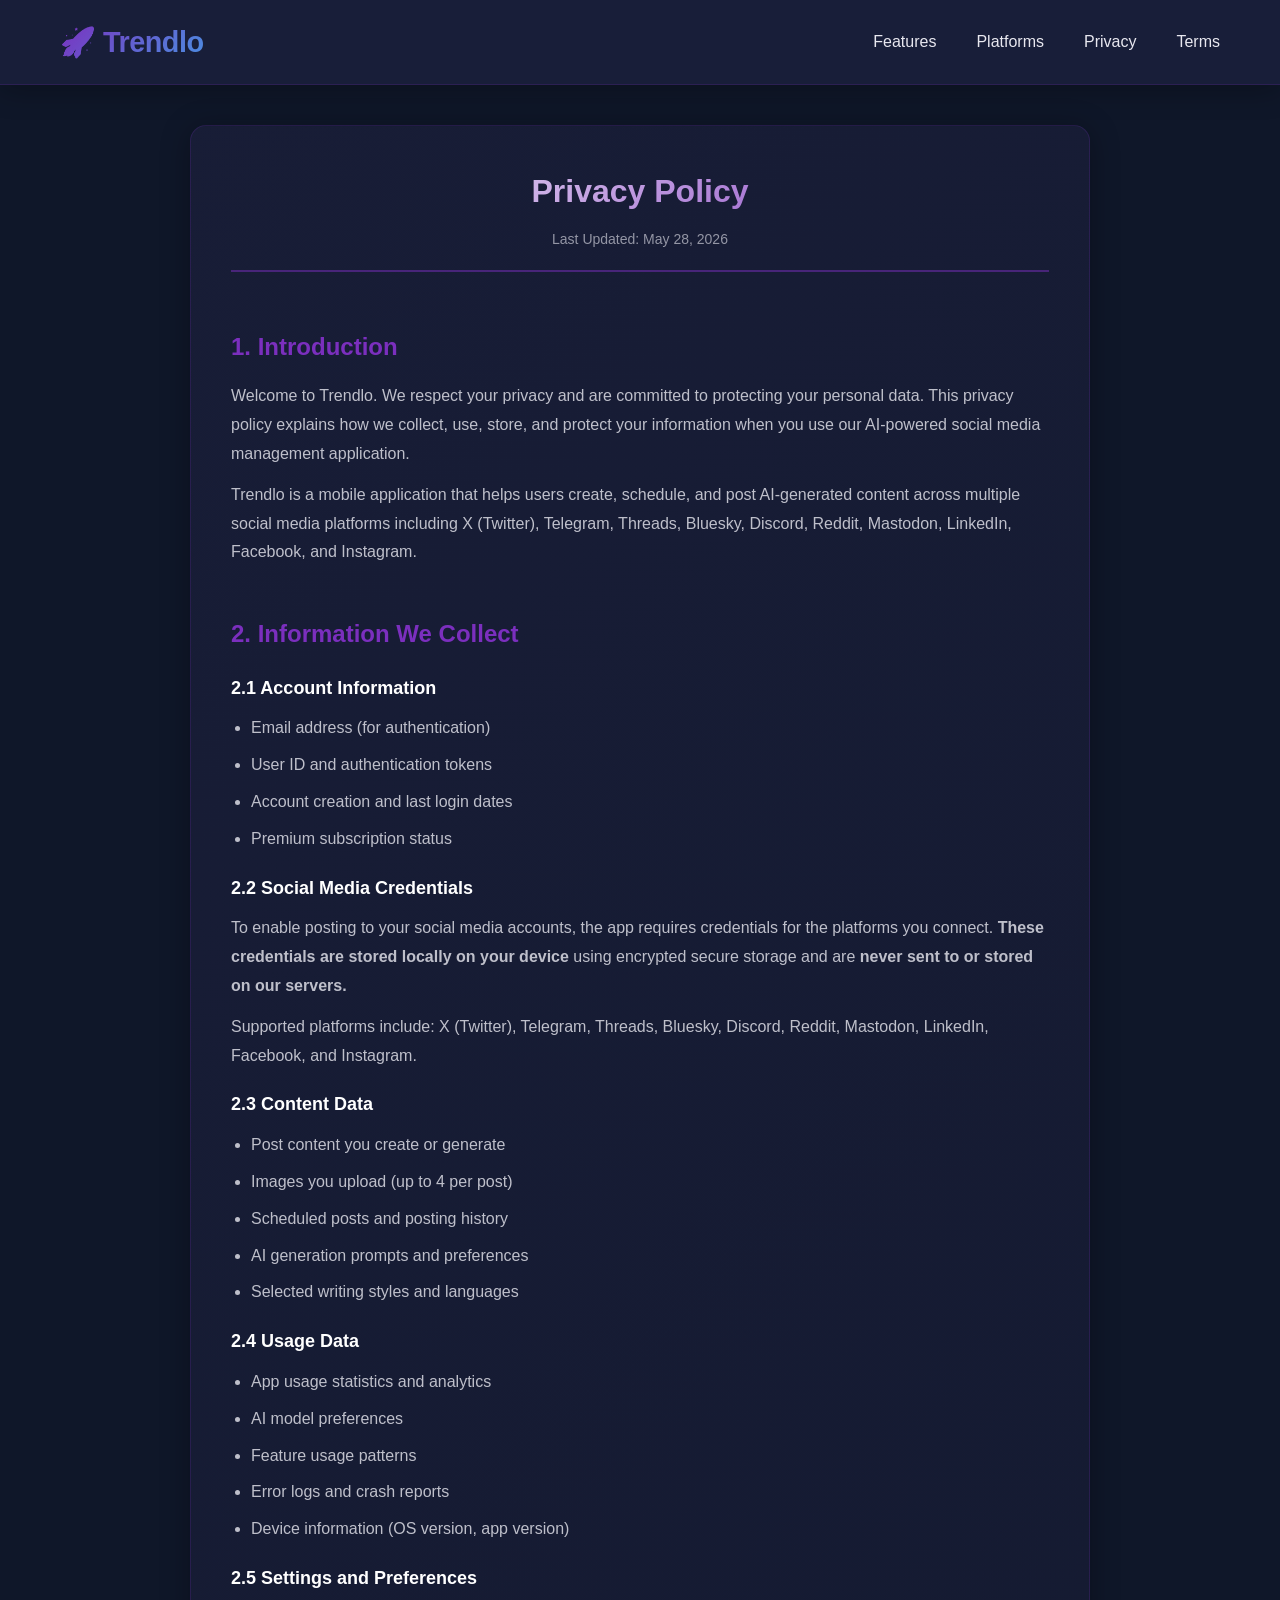
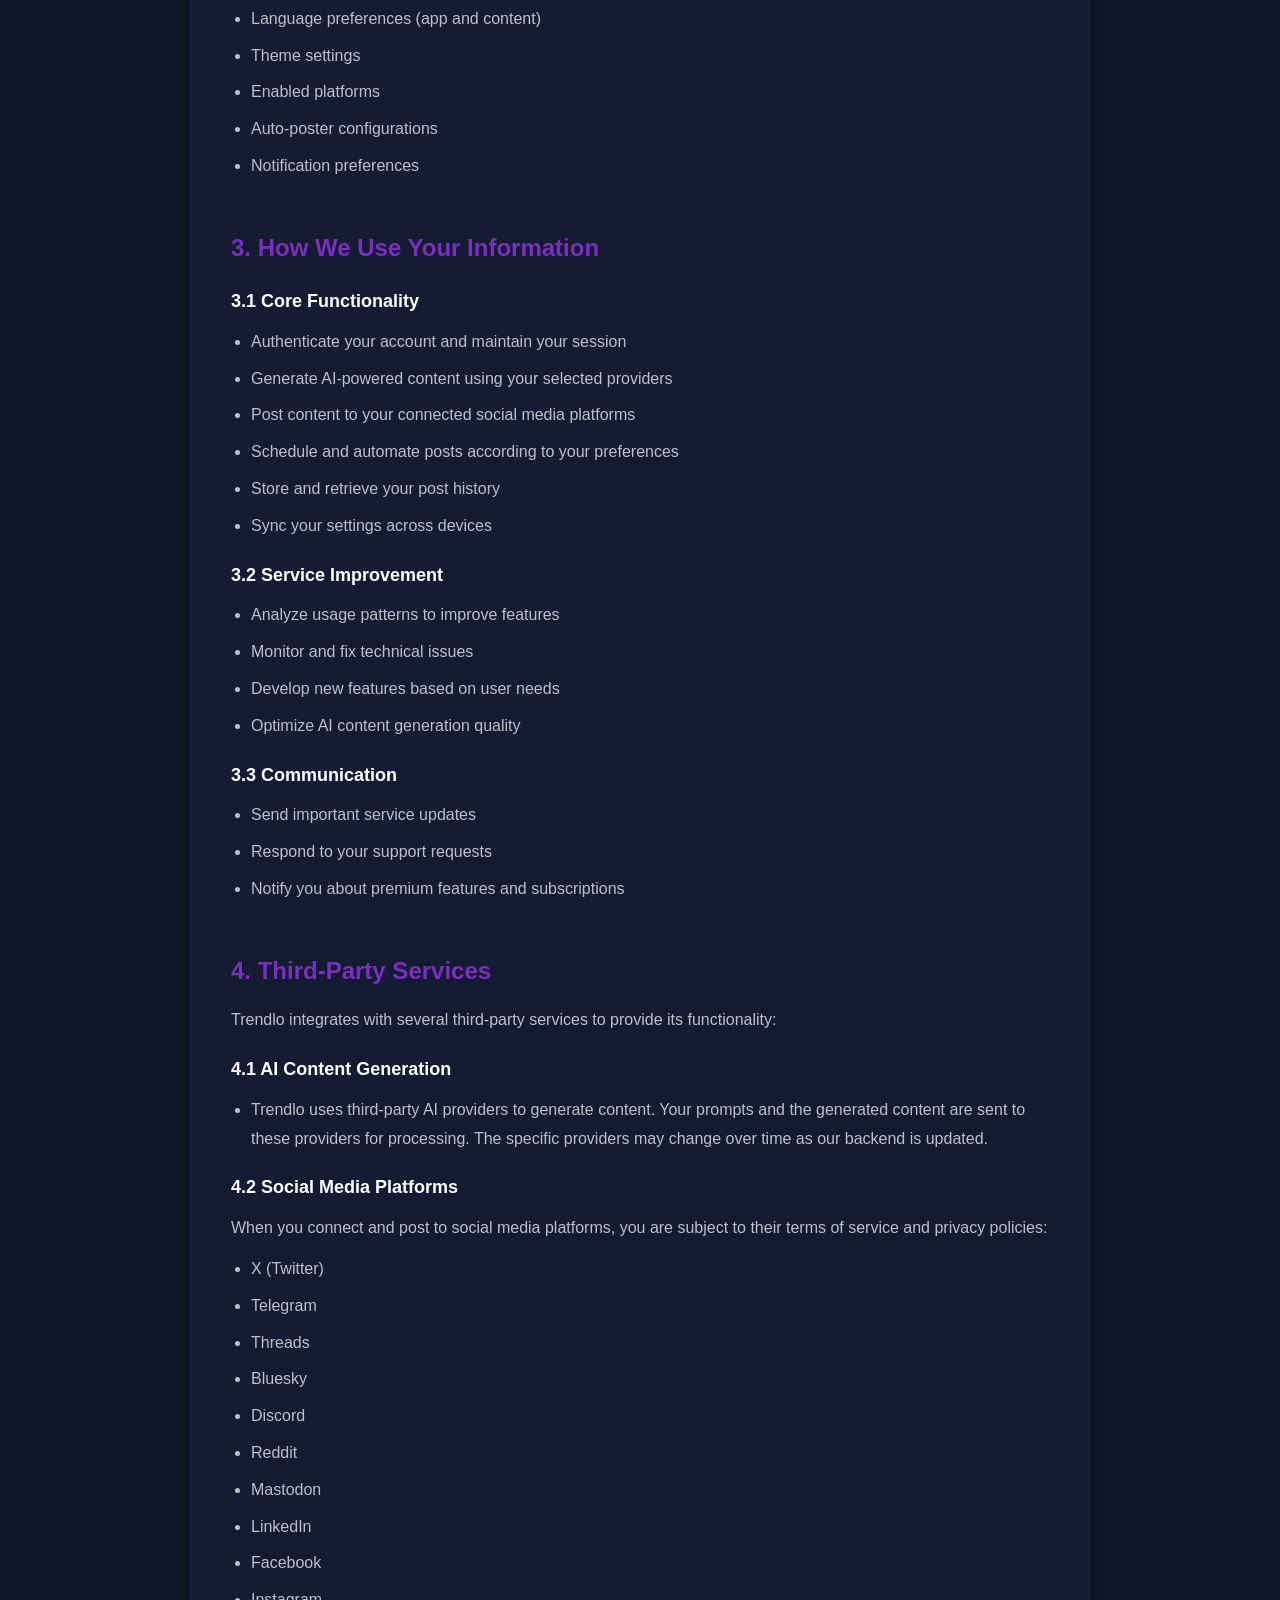
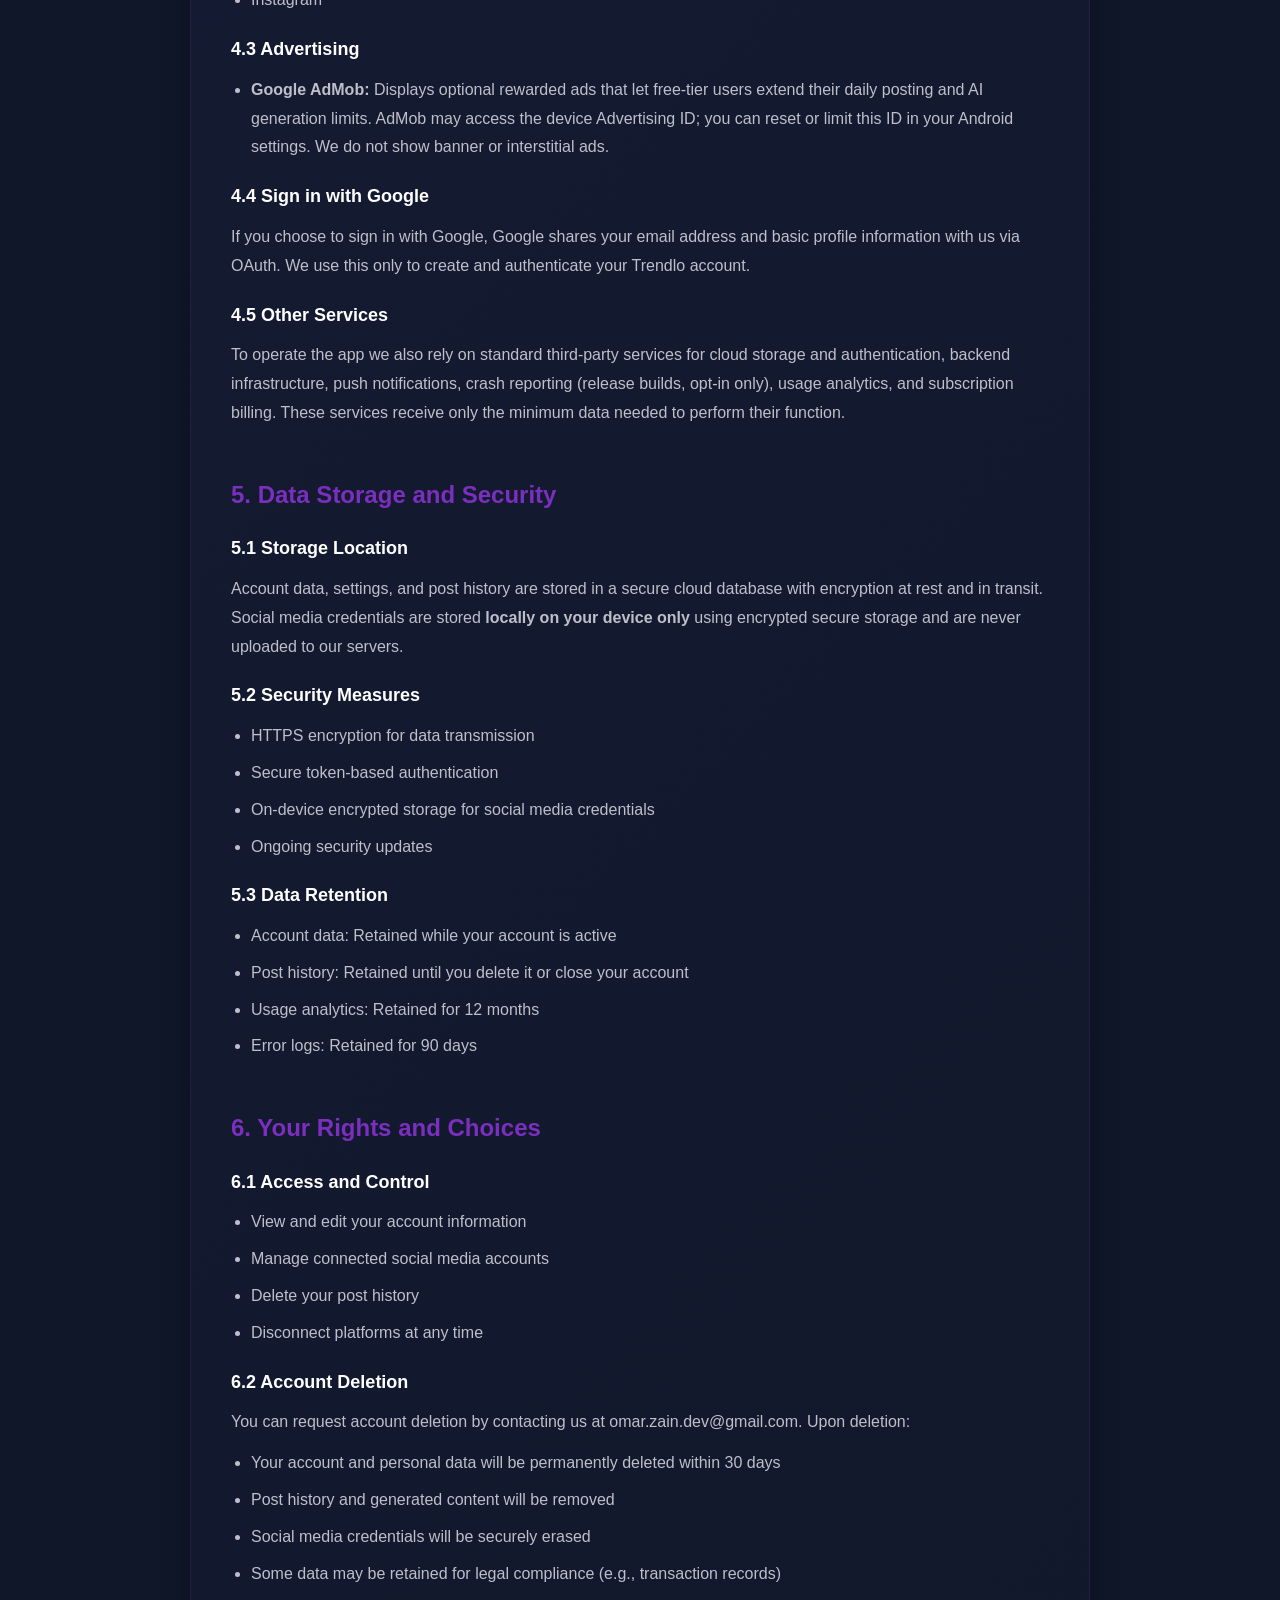
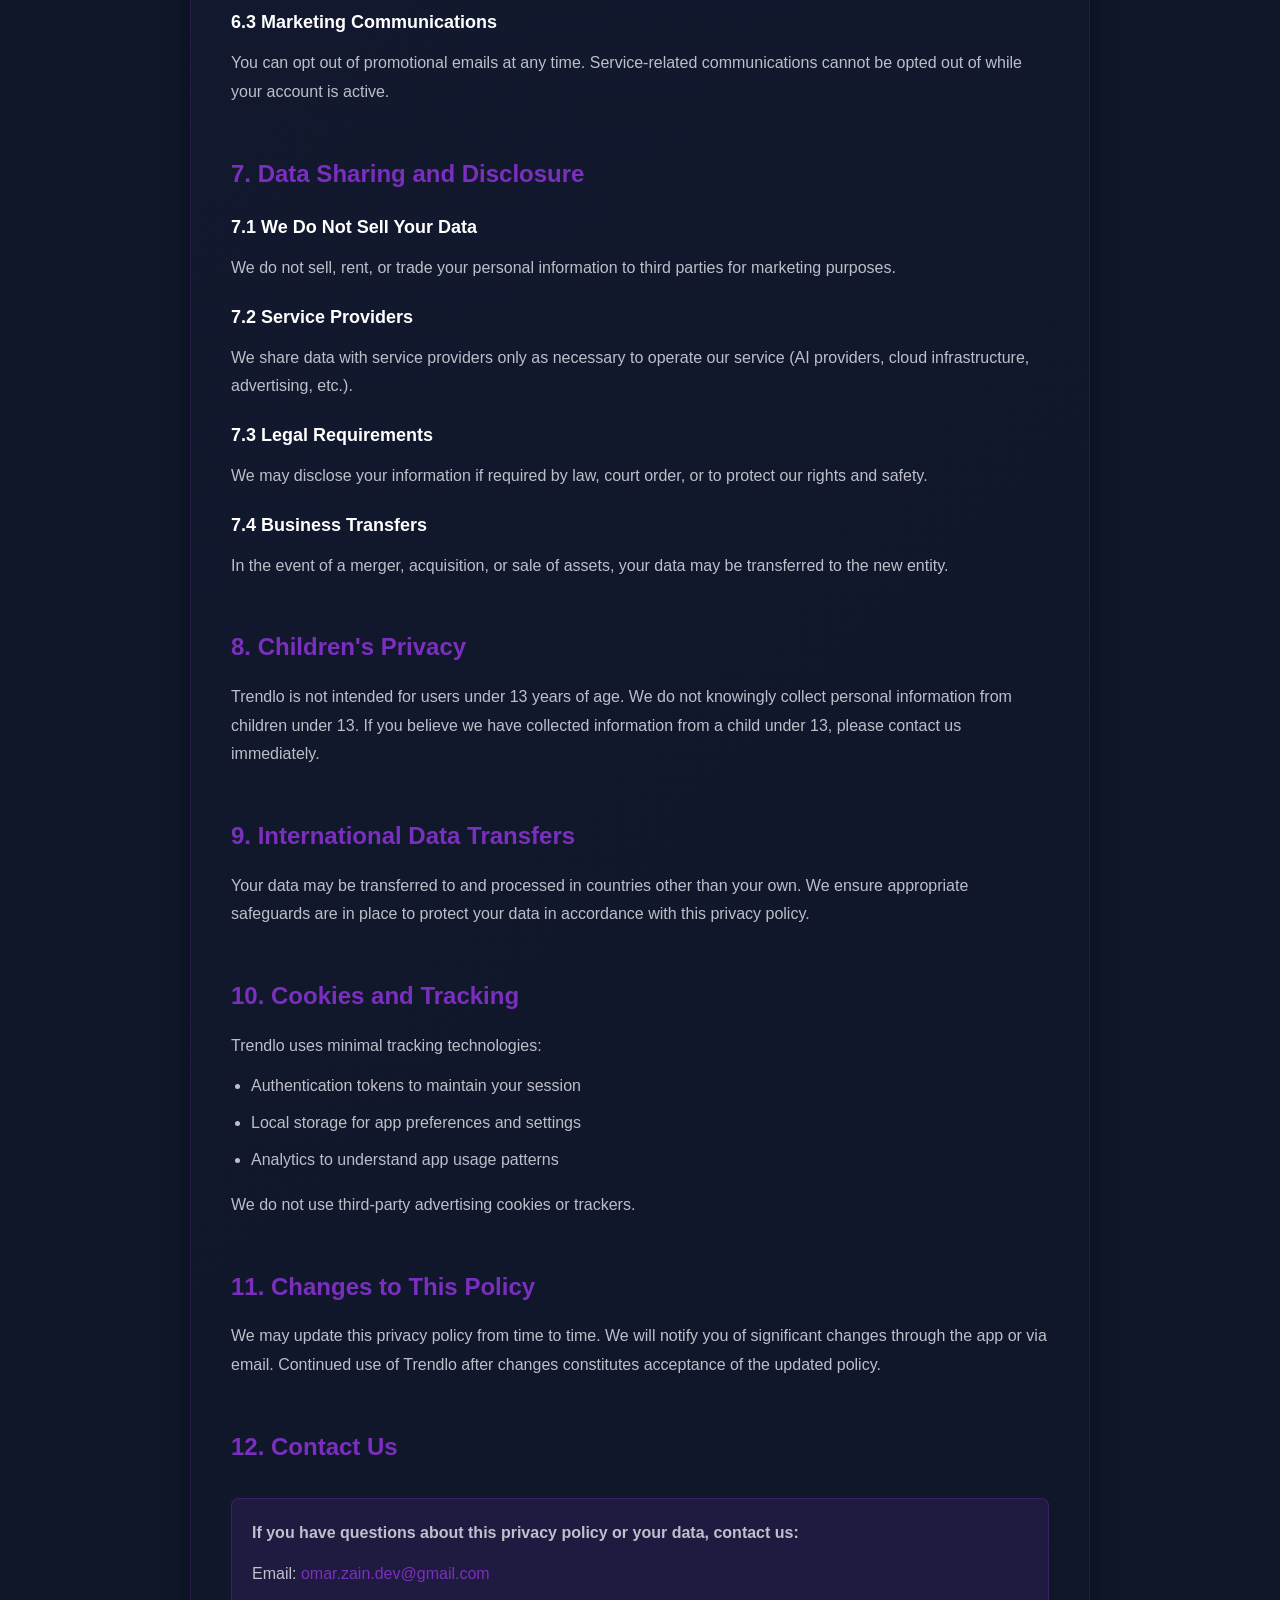
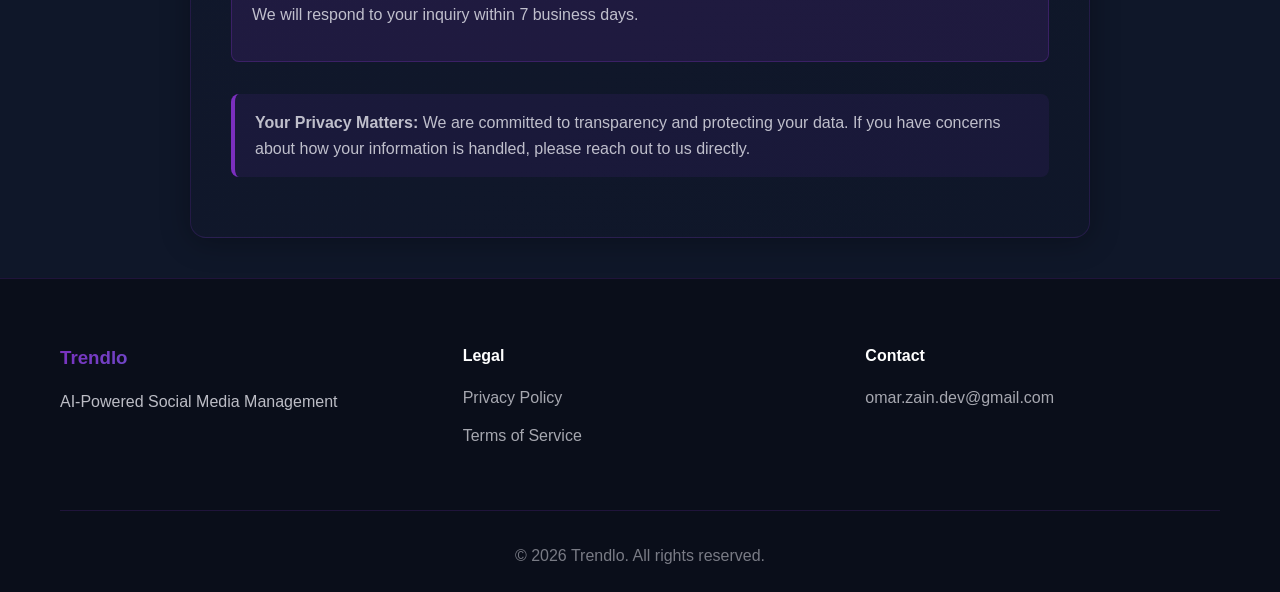
==== commit 43759e87: "U" ====
--- a/privacy-policy.html
+++ b/privacy-policy.html
@@ -154,7 +154,7 @@
             <h3>2.4 Usage Data</h3>
             <ul>
                 <li>App usage statistics and analytics</li>
-                <li>AI model preferences (Groq, Google Gemini)</li>
+                <li>AI model preferences</li>
                 <li>Feature usage patterns</li>
                 <li>Error logs and crash reports</li>
                 <li>Device information (OS version, app version)</li>
@@ -205,7 +205,7 @@
 
             <h3>4.1 AI Content Generation</h3>
             <ul>
-                <li><strong>Groq</strong> and <strong>Google Gemini</strong> provide the AI models used to generate content. Your prompts and generated content are sent to these services for processing. Available models and providers may change over time.</li>
+                <li>Trendlo uses third-party AI providers to generate content. Your prompts and the generated content are sent to these providers for processing. The specific providers may change over time as our backend is updated.</li>
             </ul>
 
             <h3>4.2 Social Media Platforms</h3>
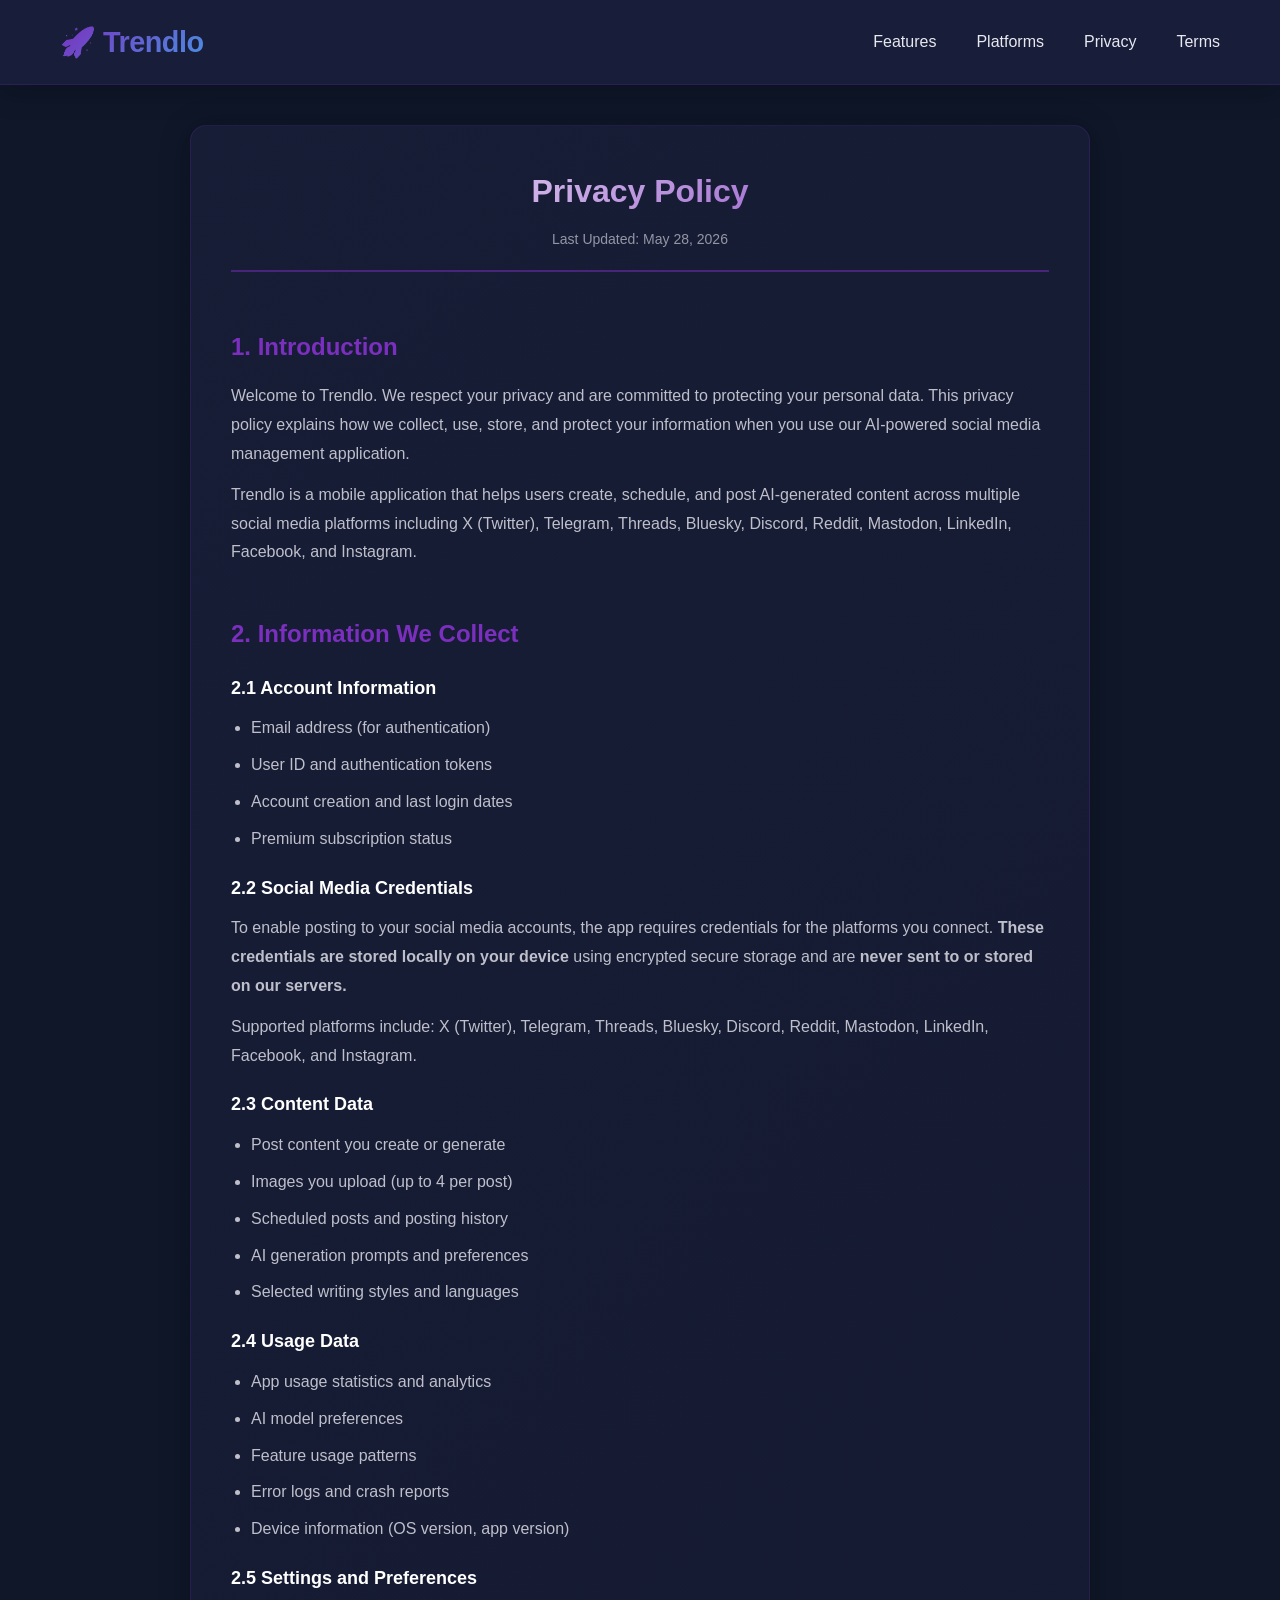
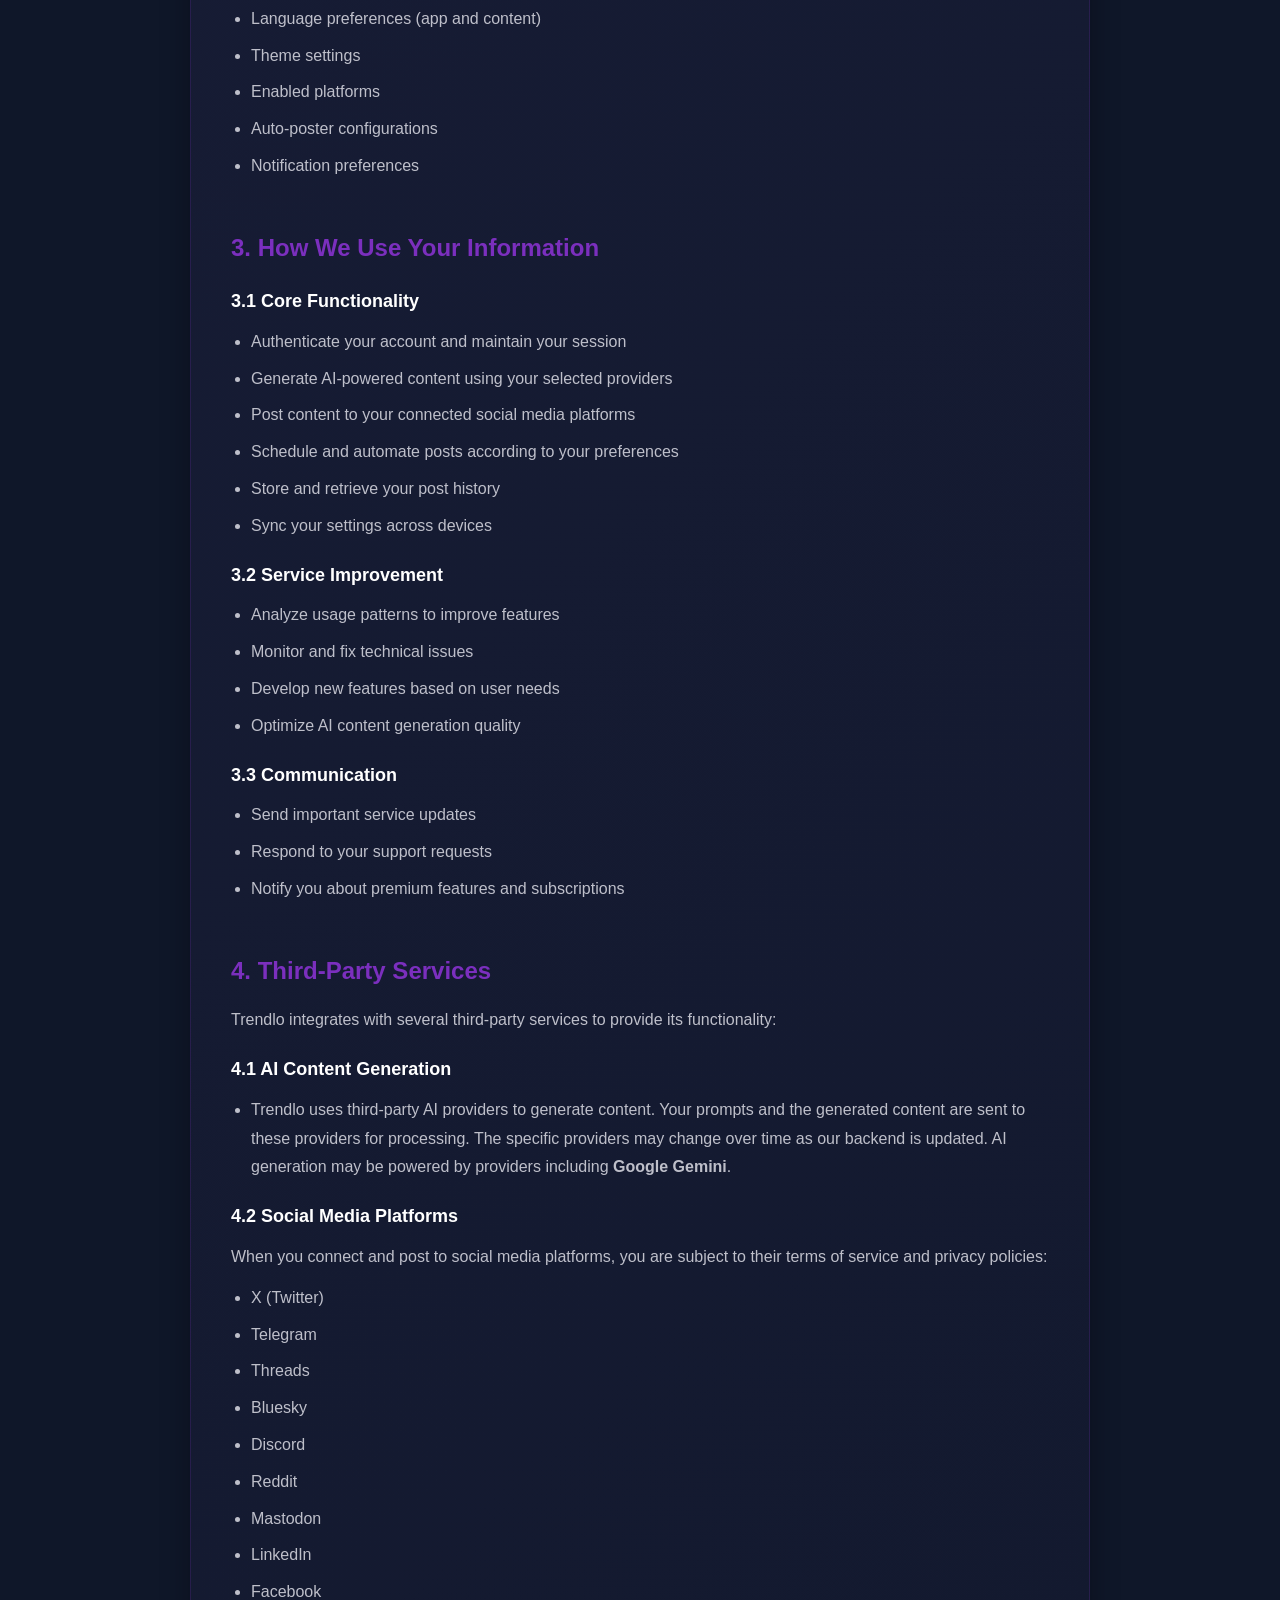
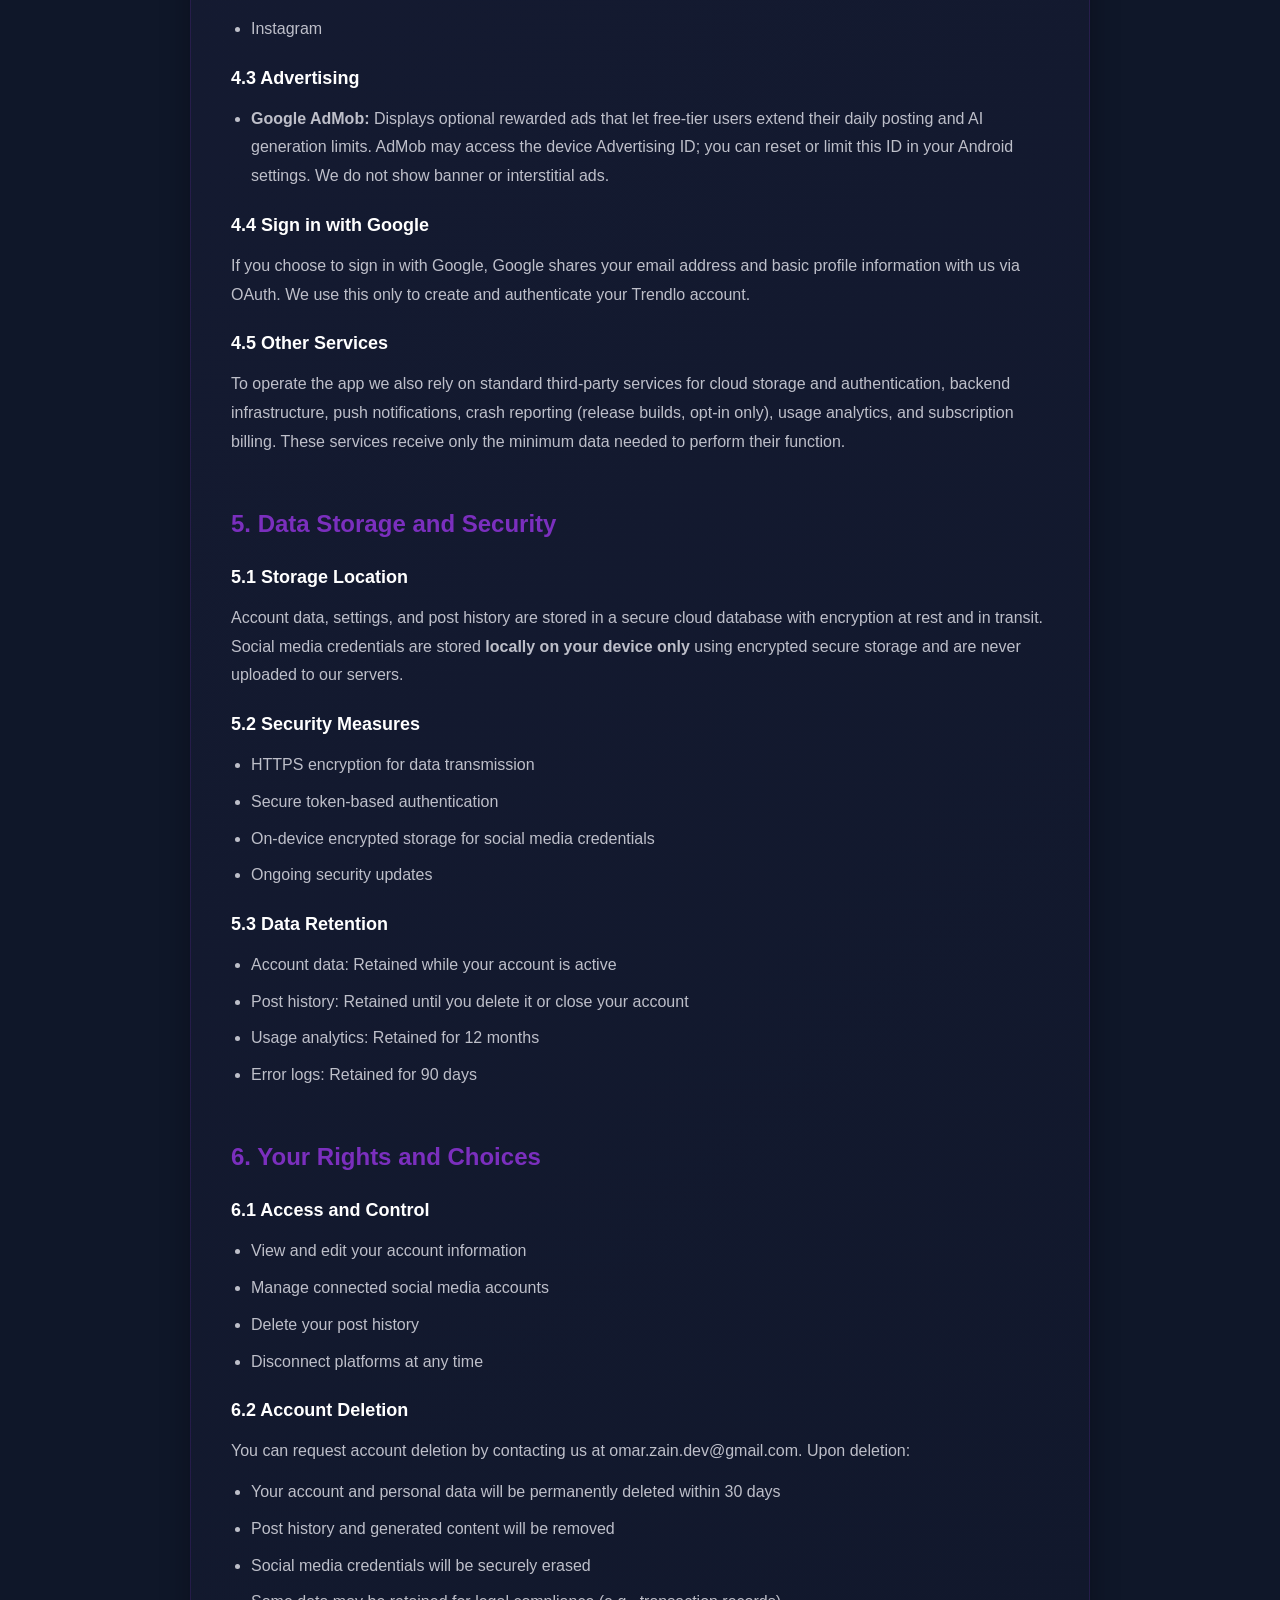
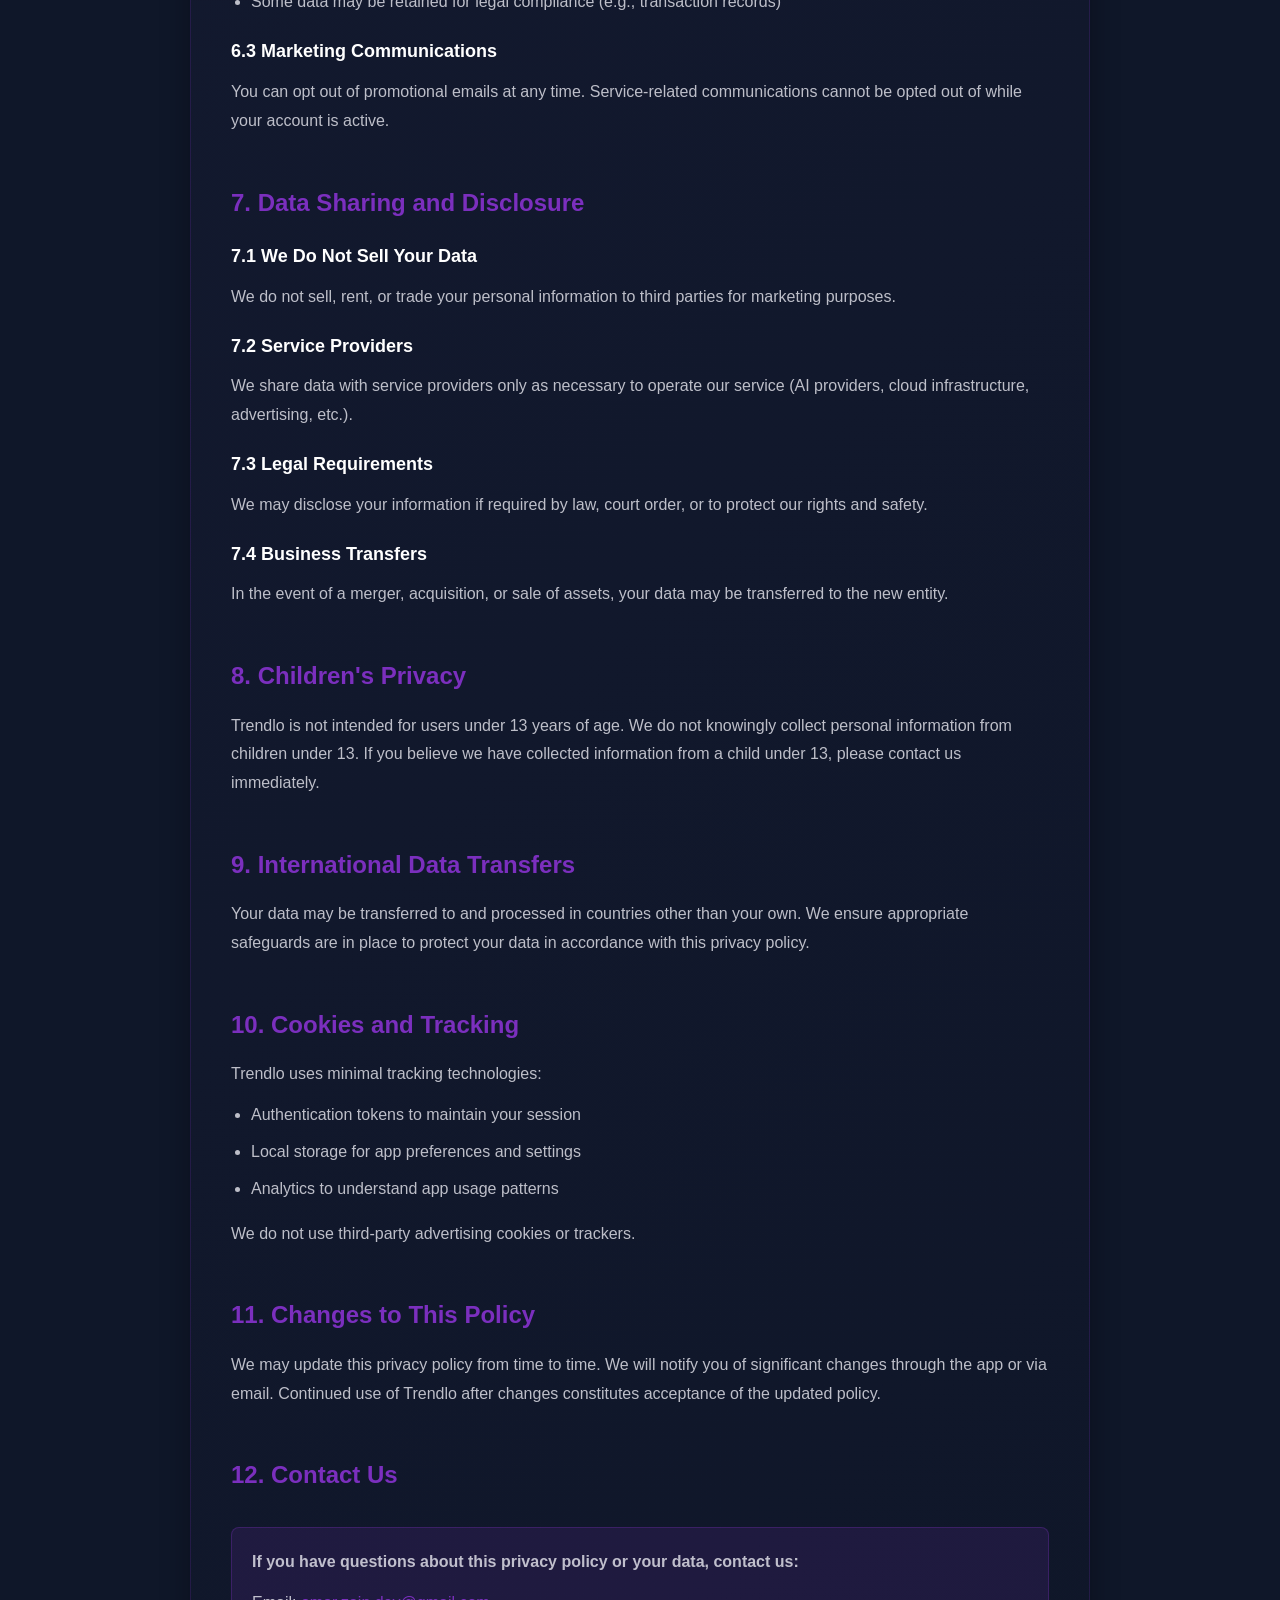
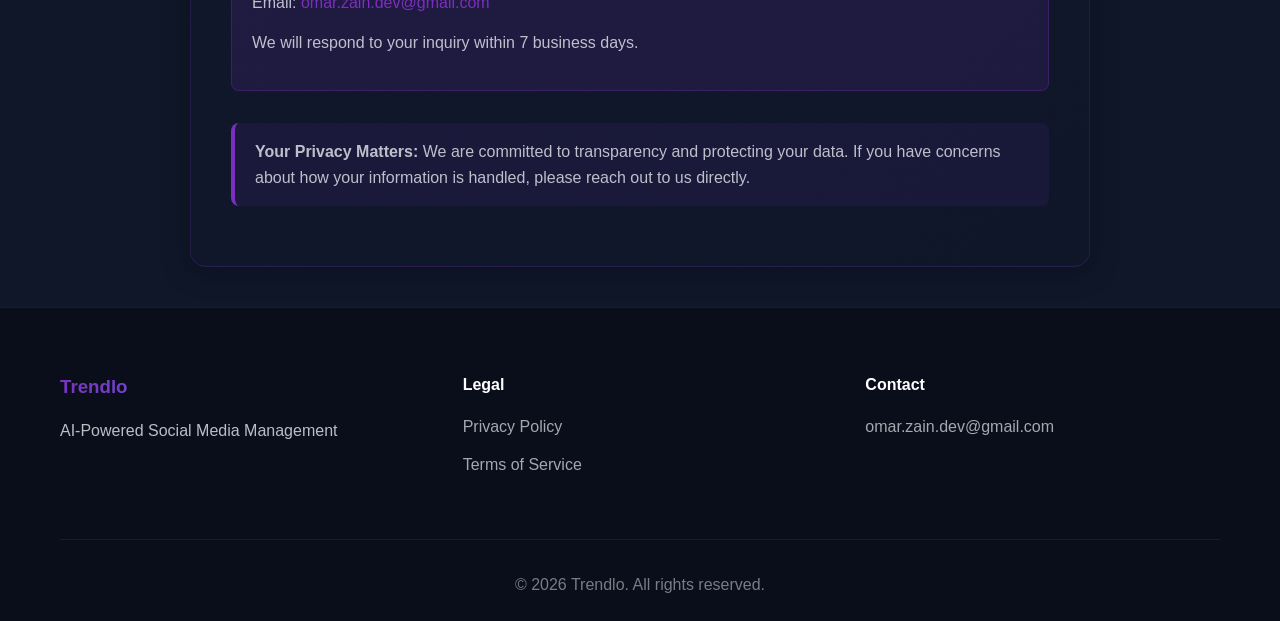
==== commit 217355ea: "U" ====
--- a/privacy-policy.html
+++ b/privacy-policy.html
@@ -205,7 +205,7 @@
 
             <h3>4.1 AI Content Generation</h3>
             <ul>
-                <li>Trendlo uses third-party AI providers to generate content. Your prompts and the generated content are sent to these providers for processing. The specific providers may change over time as our backend is updated.</li>
+                <li>Trendlo uses third-party AI providers to generate content. Your prompts and the generated content are sent to these providers for processing. The specific providers may change over time as our backend is updated. AI generation may be powered by providers including <strong>Google Gemini</strong>.</li>
             </ul>
 
             <h3>4.2 Social Media Platforms</h3>
